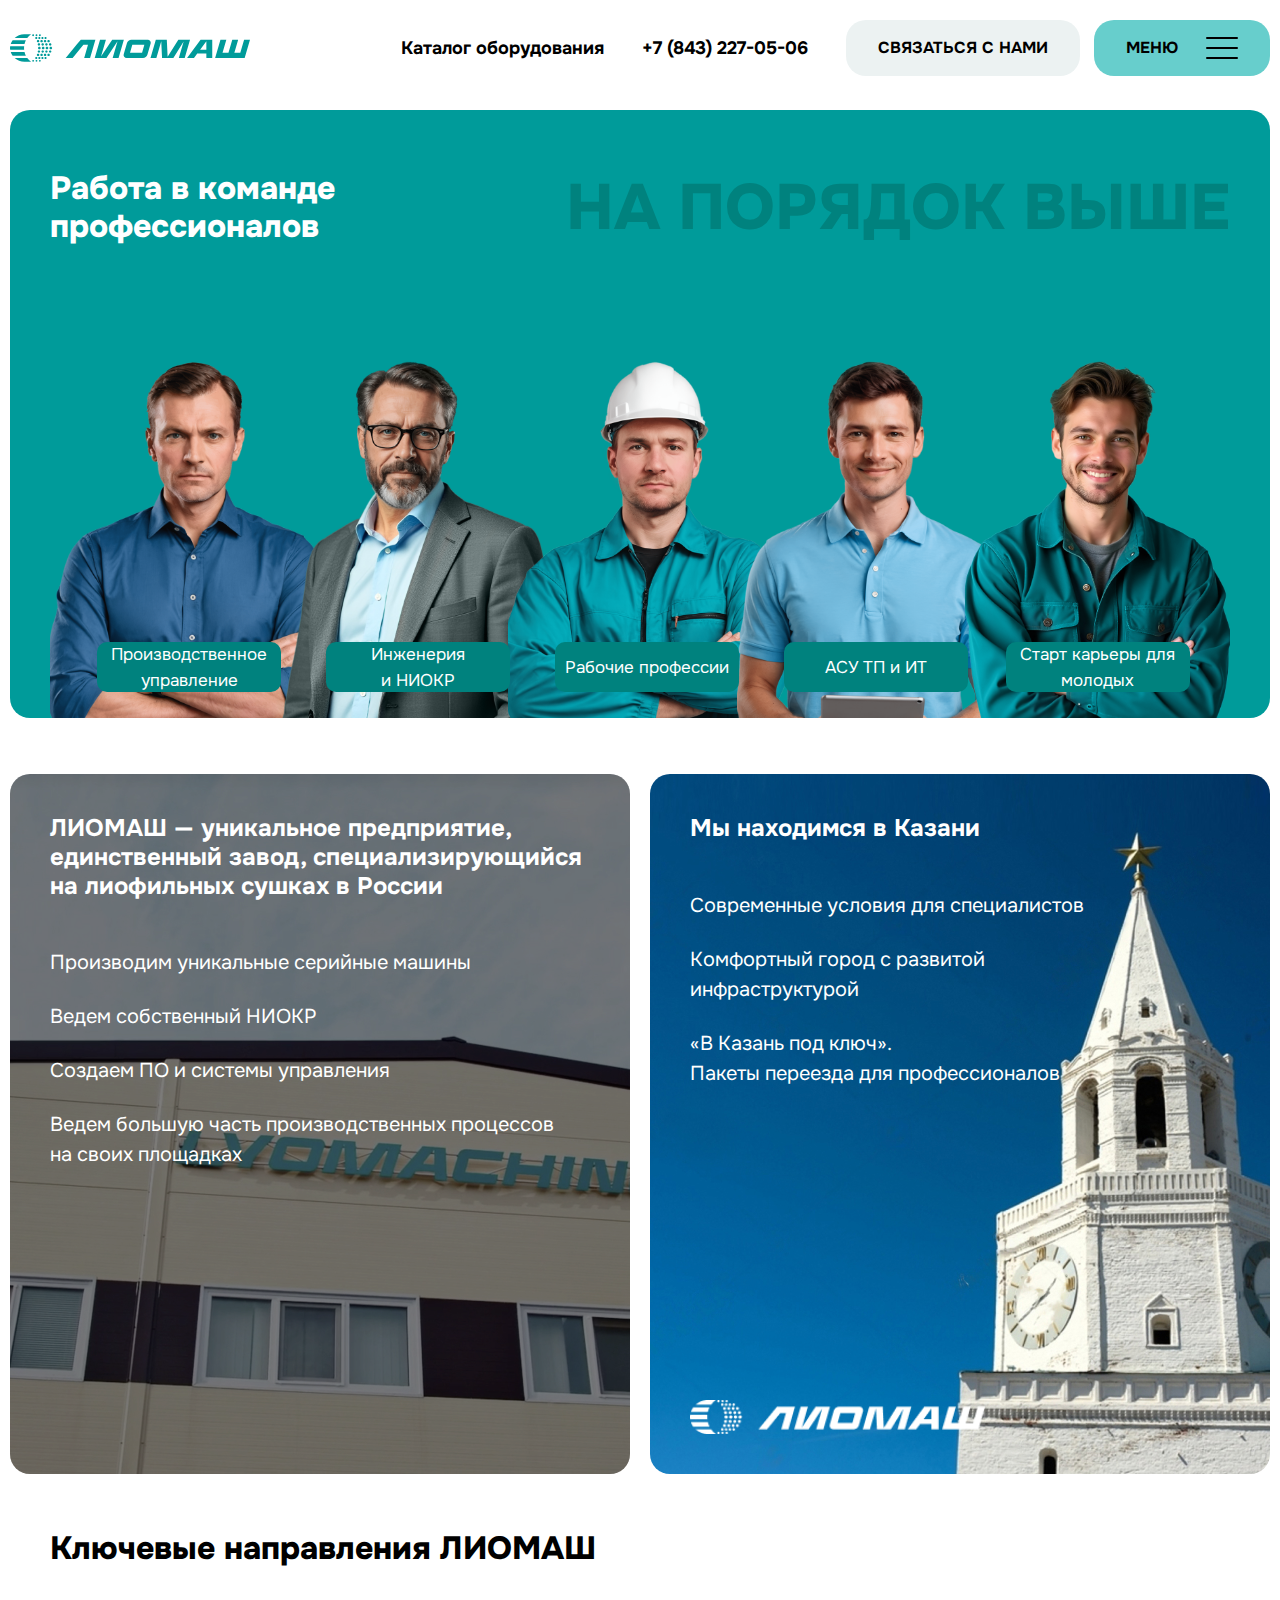
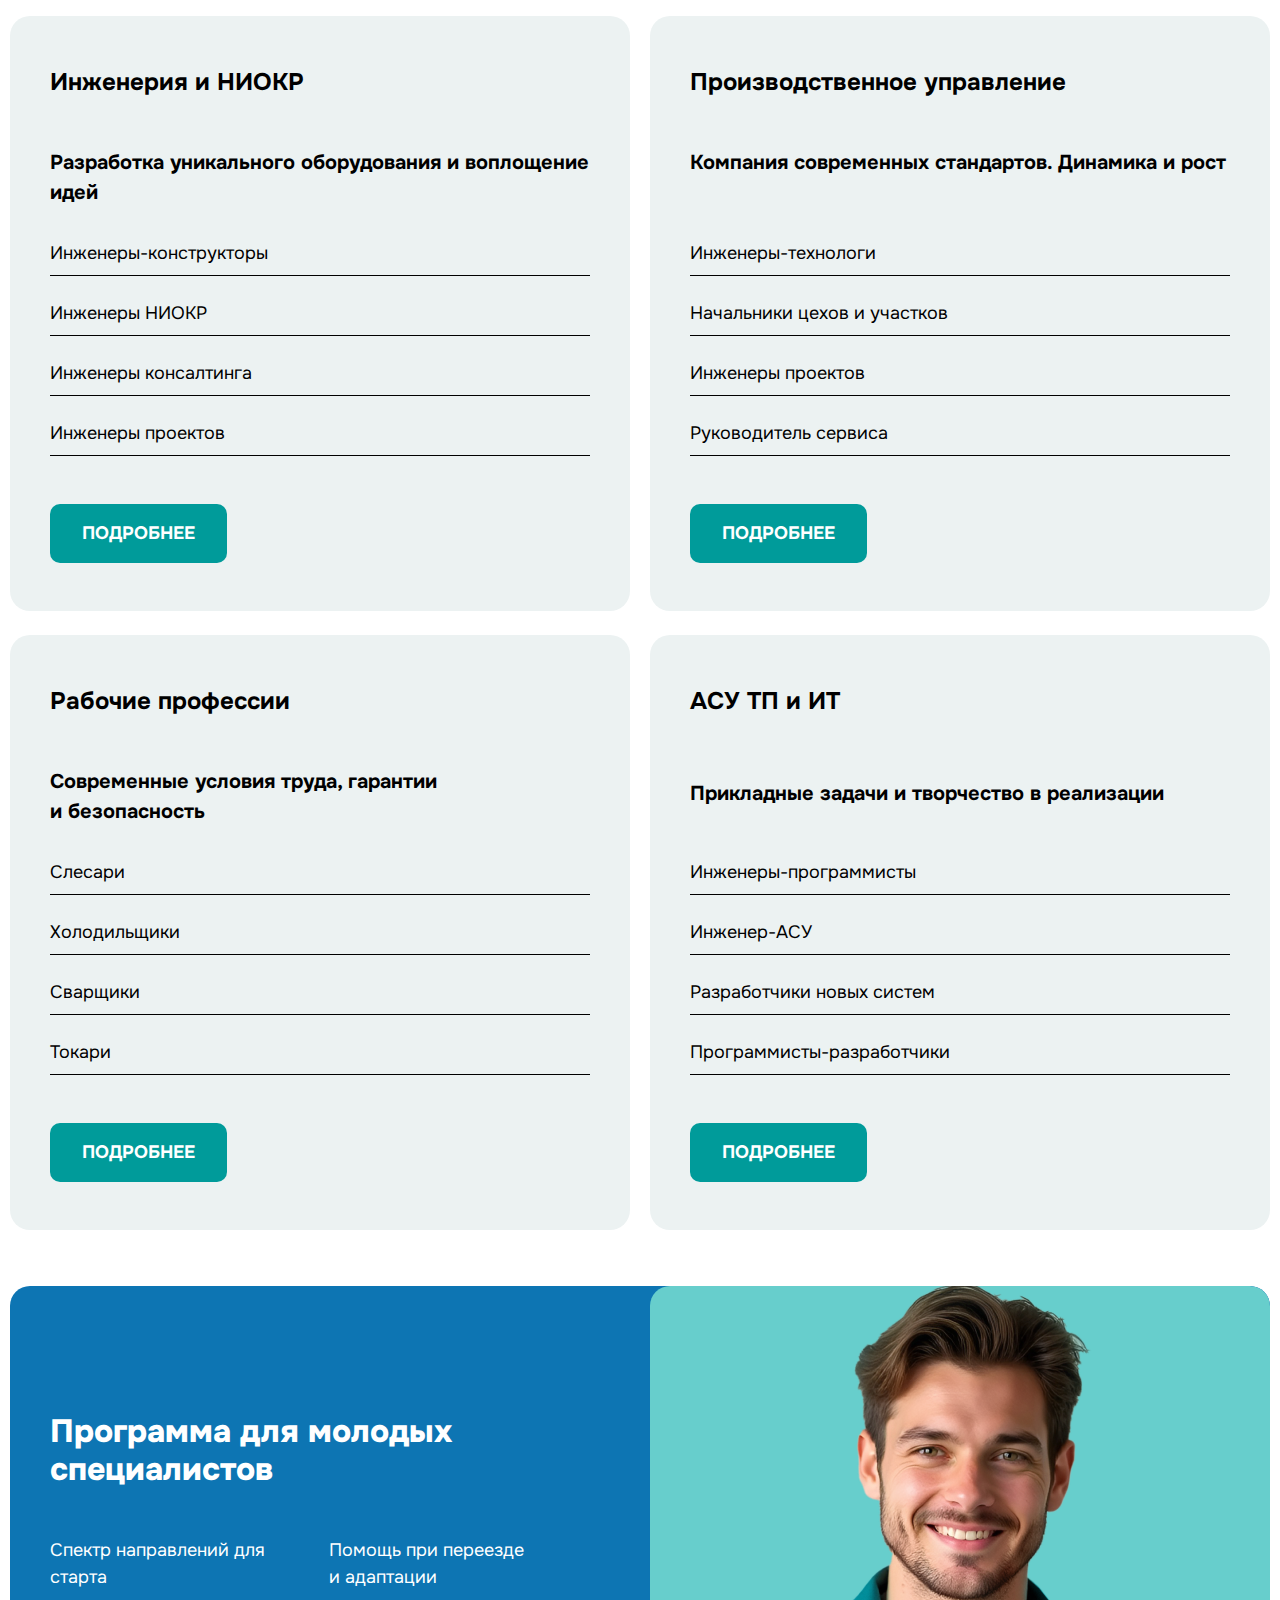
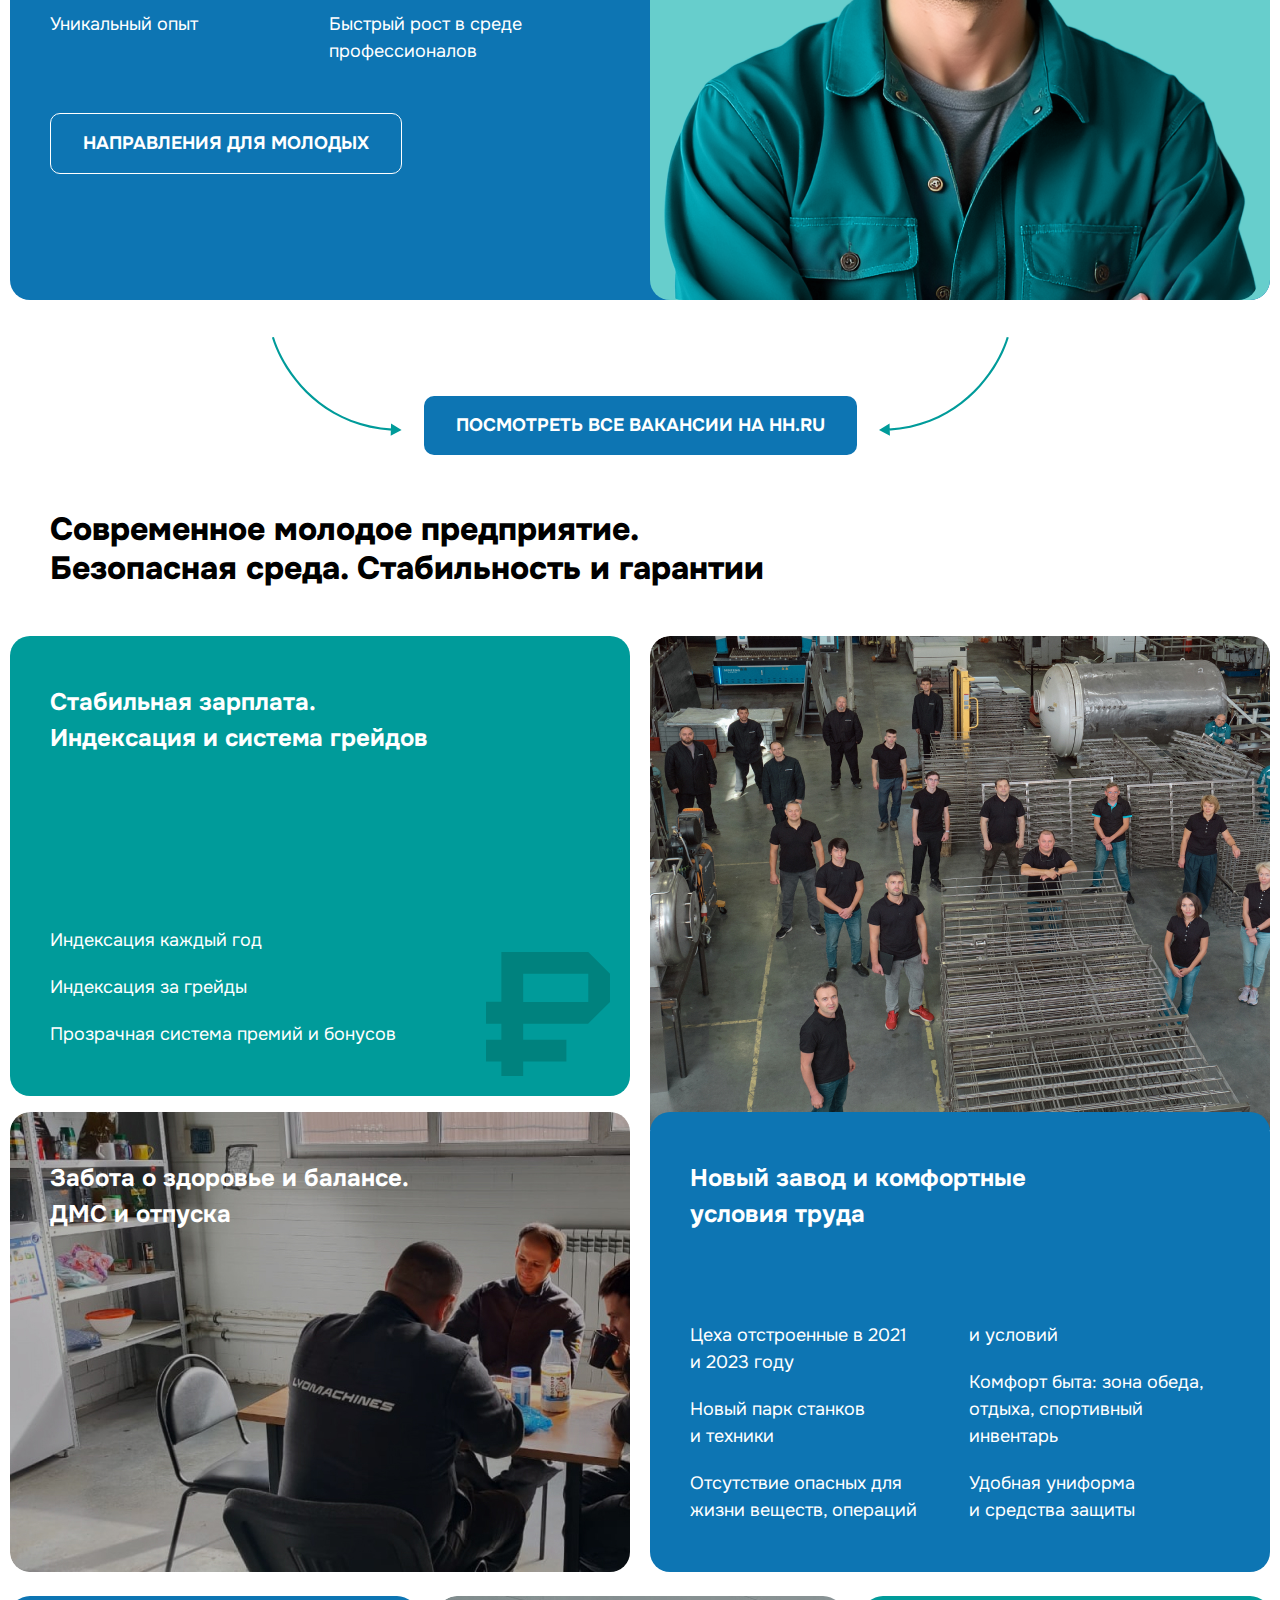
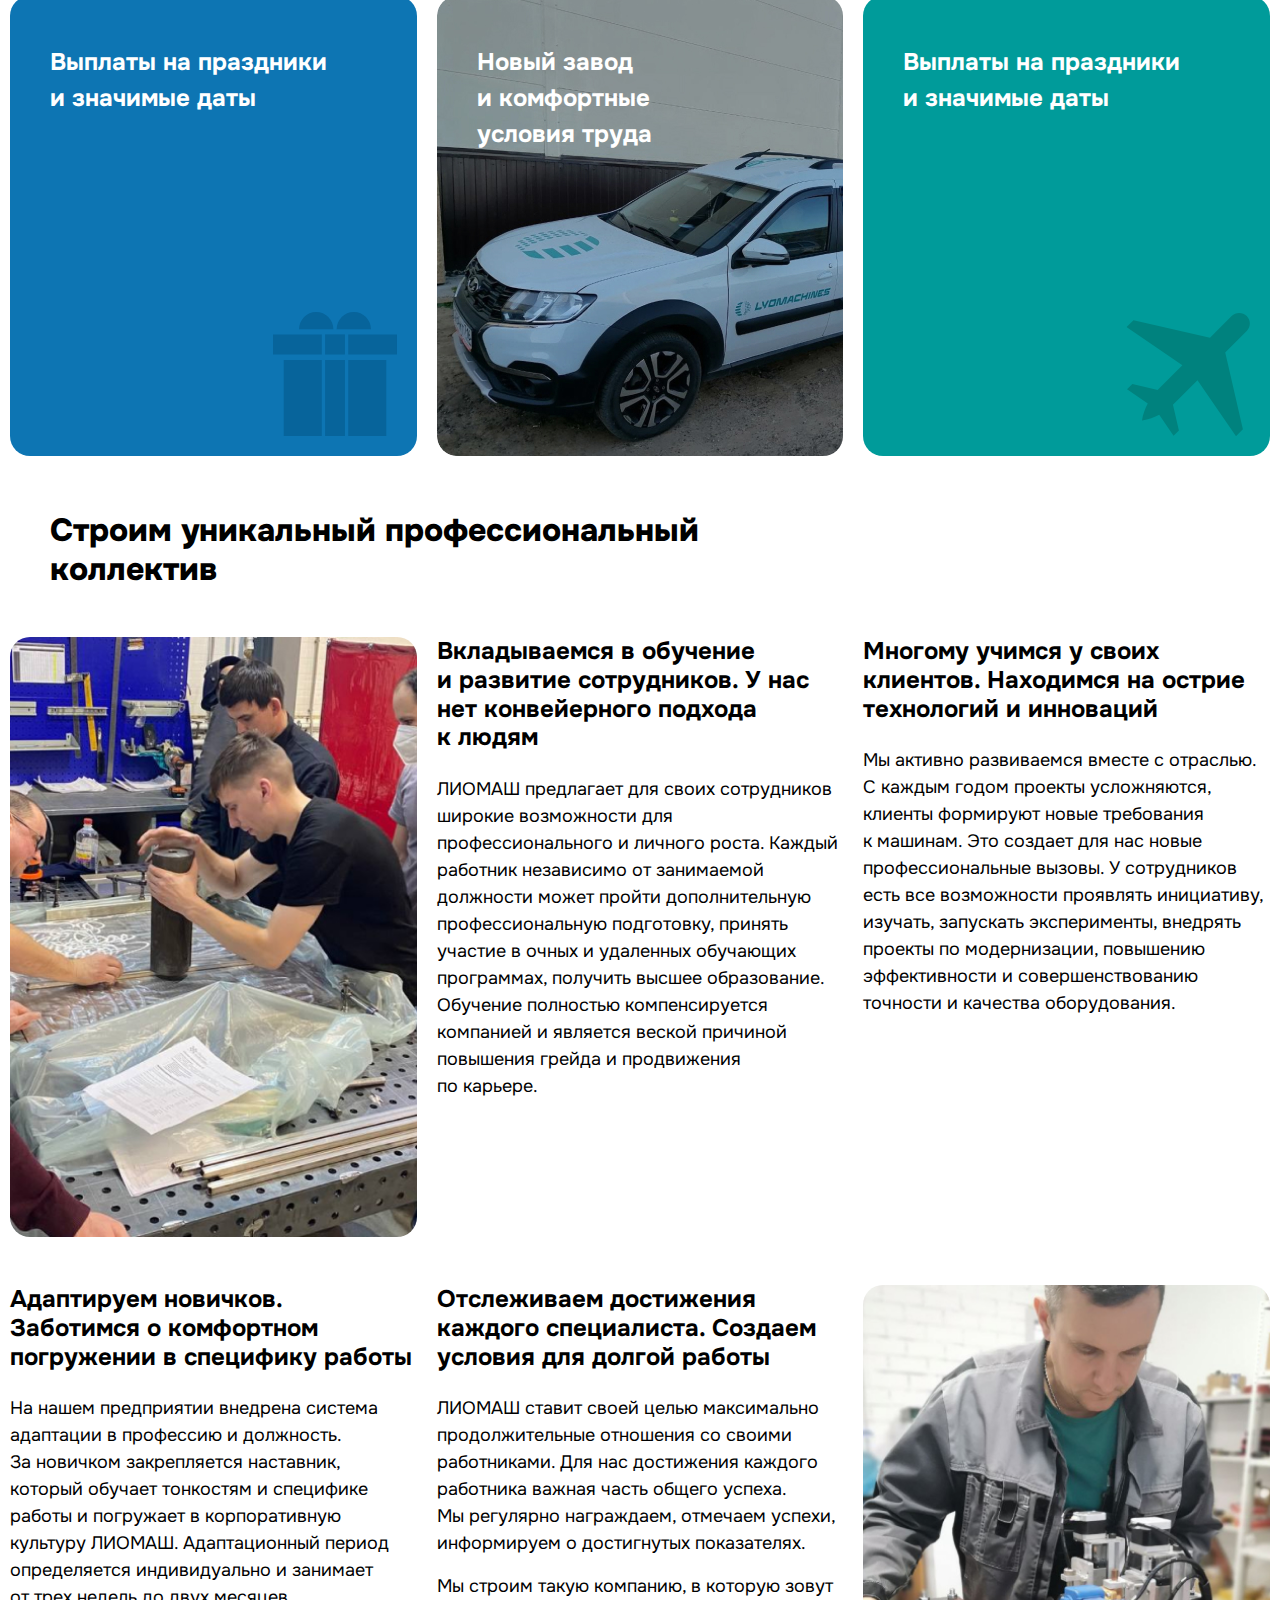
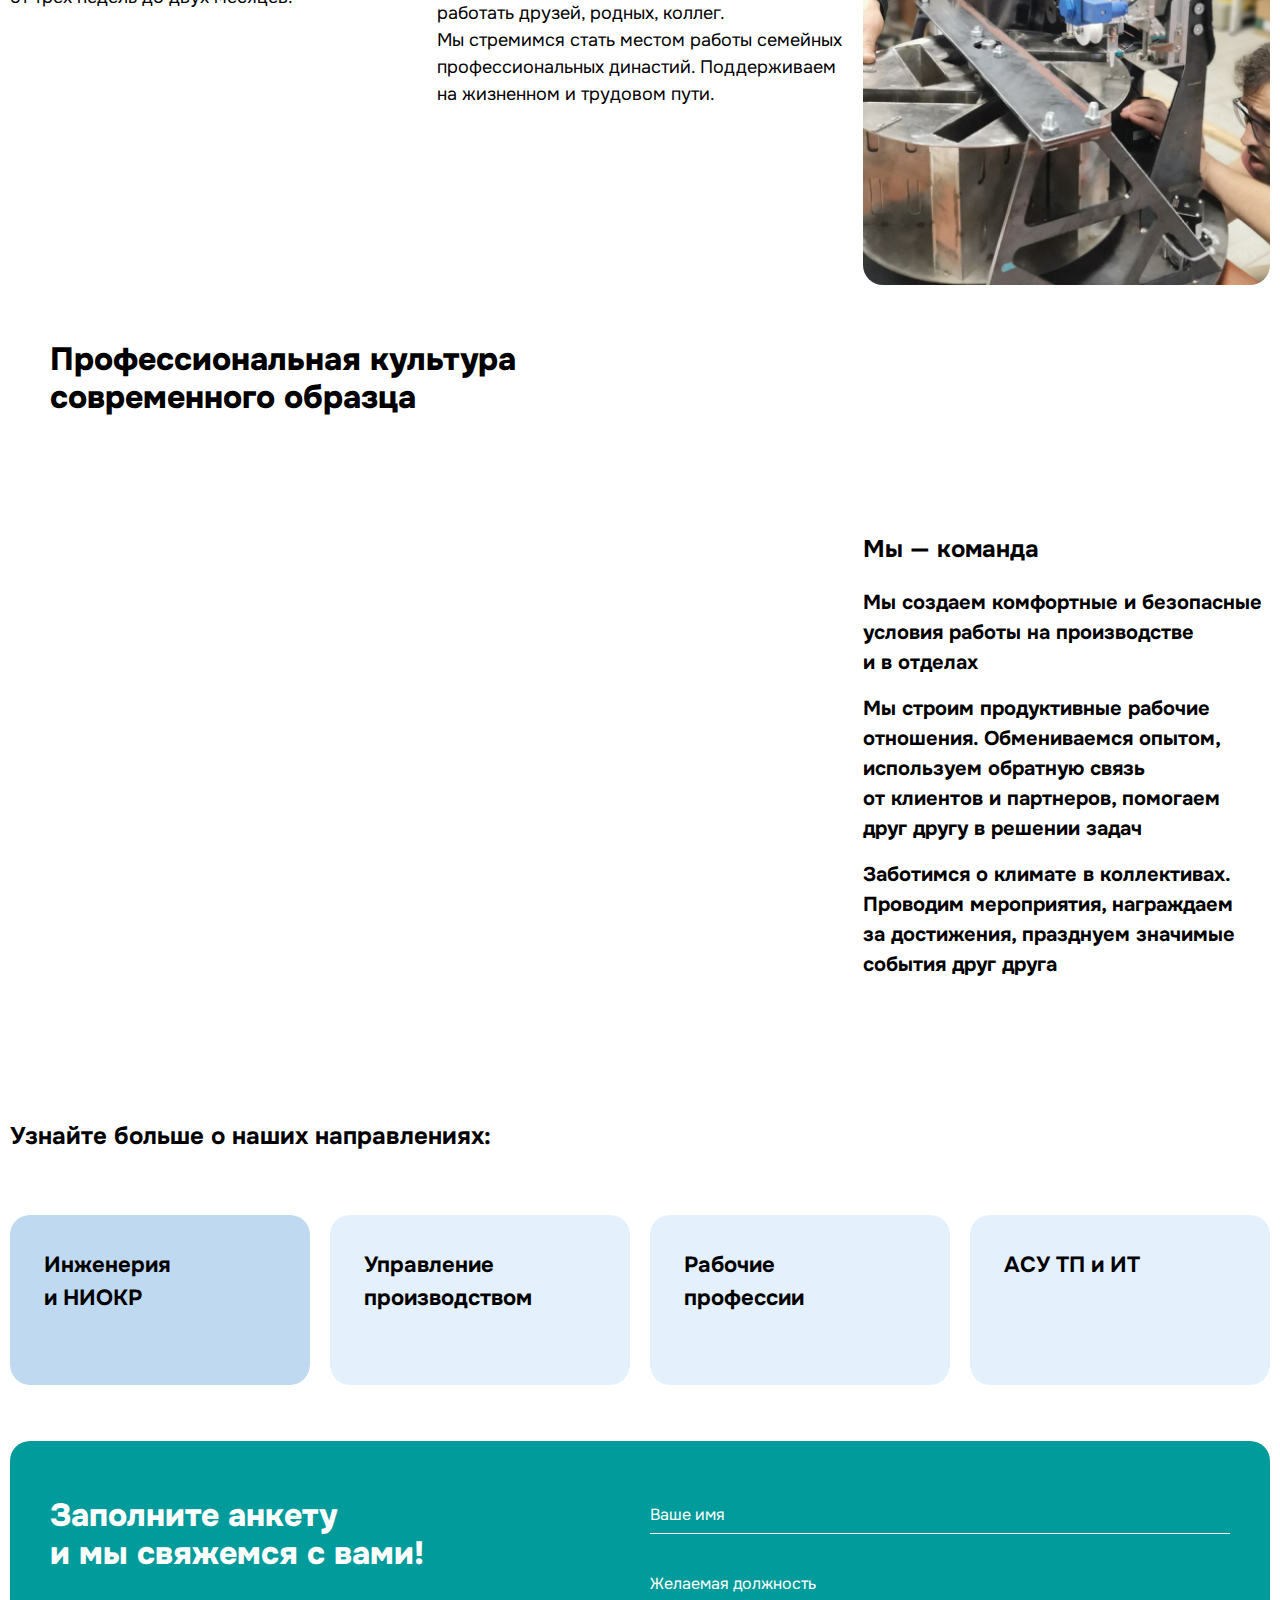
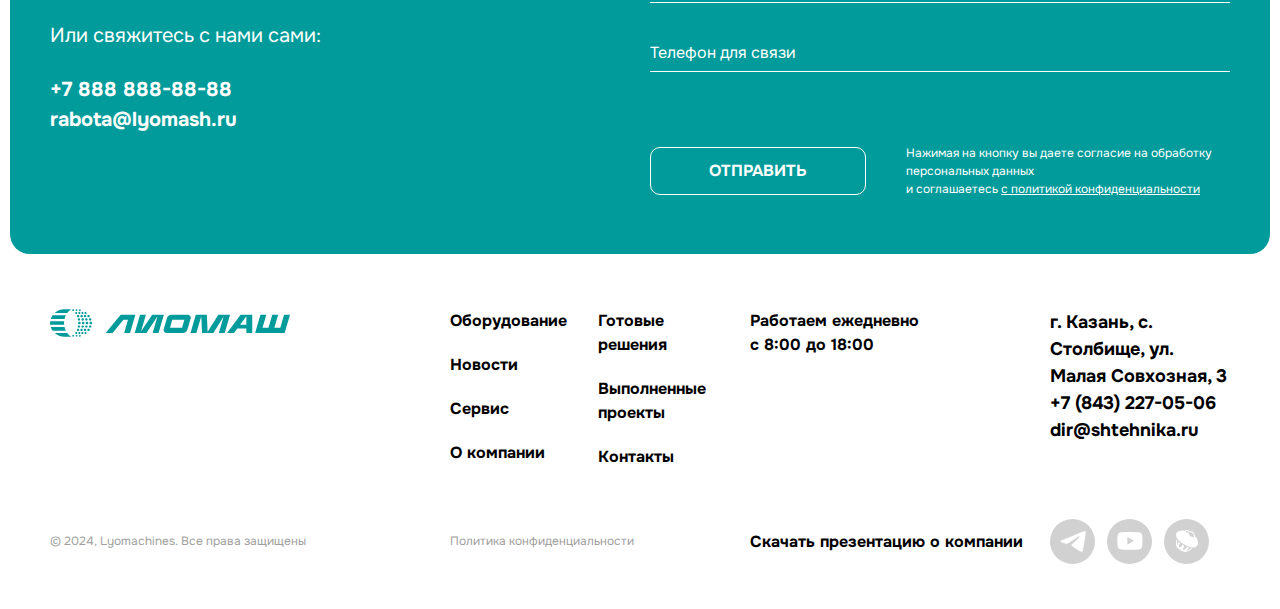
==== index.html @ bdfd1ed3 "markup_update1" ====
<!DOCTYPE html>
<html>

<head>

	<meta charset="utf-8">
	<!-- <base href="/"> -->

	<title>ЛИОМАШ - Рабочие профессии</title>
	<meta name="description" content="">

	<meta name="viewport"
		content="width=device-width, initial-scale=1.0, minimum-scale=1.0, maximum-scale=1.0, user-scalable=no">

	<link rel="icon" href="images/favicon.png">

	<link rel="stylesheet" href="libs/bootstrap/css/bootstrap-reboot.min.css">
	<link rel="stylesheet" href="libs/bootstrap/css/bootstrap-grid.min.css">
	<link rel="stylesheet" href="libs/fancybox/fancybox.min.css">
	<link rel="stylesheet" href="libs/swiper/swiper-bundle.min.css">

	<link rel="stylesheet" href="css/main.css">
	<link rel="stylesheet" href="css/media.css">

	<script src="libs/jquery/jquery-3.6.0.min.js" defer></script>
	<script src="libs/fancybox/fancybox.umd.js" defer></script>
	<script src="libs/swiper/swiper-bundle.min.js" defer></script>

	<script src="js/common.js" defer></script>

</head>

<body>

	<div class="app">
		<header>
			<div class="container-fluid relative">
				<div class="row">
					<div class="col-12">
						<div class="d-flex align-items-center justify-content-between">
							<a href="#" class="logo">
								<img src="images/logo.svg" alt="">
							</a>
							<div class="d-flex align-items-center justify-content-end">
								<div class="header_items d-none d-xl-flex align-items-center">
									<nav>
										<ul class="d-flex align-items-center">
											<li><a href="#">Каталог оборудования</a></li>
											<li><a href="#">+7 (843) 227-05-06</a></li>
										</ul>
									</nav>
									<a href="#" class="btn gray_btn">Связаться с нами</a>
								</div>
								<div class="btn menu_button d-flex align-items-center">
									<span class="d-none d-xl-inline">Меню</span>
									<div class="menu_button_toggle">
										<span></span>
									</div>
								</div>
							</div>
						</div>
					</div>
				</div>
				<aside>
					<div class="container-fluid">
						<div class="row">
							<div class="col-12">
								<div class="aside_wrap">
									<ul>
										<li><a href="#">Главная</a></li>
										<li><a href="#">Производственное управление</a></li>
										<li><a href="#">Инженерия и ниокр</a></li>
										<li><a href="#">Рабочие профессии</a></li>
										<li><a href="#">Асу тп и ит</a></li>
										<li><a href="#">Старт карьеры для молодых</a></li>
										<li><a href="#">Контакты</a></li>
									</ul>
									<div>
										<a href="" class="md_text">+7 (843) 227-05-06</a>
										<div class="regular_text">
											<a href="mailto:dir@shtehnika.ru">dir@shtehnika.ru</a>
											<div class="mt-2">
												Респ. Татарстан, село Столбищи <br>
												(г. Казань), ул. Малая Совхозная, 3
											</div>
										</div>
									</div>
								</div>
							</div>
						</div>
					</div>
				</aside>
			</div>

		</header>



		<main>
			<div class="promo_widget container-fluid">
				<div class="row">
					<div class="col-12">
						<div class="promo_widget_wrapper d-flex flex-column justify-content-between">
							<div class="row grid_widget promo_widget_wrapper_padding relative">
								<div class="col-12 white_text d-flex align-items-center justify-content-between ">
									<h1 class="two mb-3 mb-lg-0">Работа в команде <br class="d-block">профессионалов</h1>
									<div class="one d-none d-lg-block" style="color: #00827E;">
										НА ПОРЯДОК ВЫШЕ
									</div>
								</div>
							</div>
							<div class="row grid_widget relative h-100">
								<div class="col-12 relative">
									<div class="promo_widget_image promo_full">
										<div class="image-container">
												<div>
													<img src="images/pr1.png" alt="">
													<a href="#" class="btn">Производственное
														управление</a>
												</div>
												<div>
													<img src="images/pr2.png" alt="">
													<a href="#" class="btn">Инженерия и НИОКР</a>
												</div>
												<div>
													<img src="images/pr3.png" alt="">
													<a href="#" class="btn">Рабочие профессии</a>
												</div>
												<div>
													<img src="images/pr4.png" alt="">
													<a href="#" class="btn">АСУ ТП и ИТ</a>
												</div>
												<div>
													<img src="images/pr5.png" alt="">
													<a href="#" class="btn">Старт карьеры для молодых</a>
												</div>
										</div>
								</div>
								
									
								</div>
							</div>
						</div>
					</div>
				</div>
			</div>
			<div class="container-fluid mt-3 d-block d-lg-none">
				<div class="row gy-2">
					<div class="col-6">
						<a href="#" class="btn text_normal h-f d-flex justify-content-center align-items-center">Инженерия и НИОКР</a>
					</div>
					<div class="col-6">
						<a href="#" class="btn text_normal h-f d-flex justify-content-center align-items-center">Производственное управление</a>
					</div>
					<div class="col-6">
						<a href="#" class="btn text_normal h-f d-flex justify-content-center align-items-center">Рабочие профессии</a>
					</div>
					<div class="col-6">
						<a href="#" class="btn text_normal h-f d-flex justify-content-center align-items-center">АСУ ТП и ИТ</a>
					</div>
					<div class="col-6">
						<a href="#" class="btn text_normal h-f d-flex justify-content-center align-items-center">Старт карьеры</a>
					</div>
				</div>
			</div>
			<section class="container-fluid">
				<div class="row gy-3">
					<div class="col-lg-6">
						<div class="city_widget city_widget_alt bg_overlay grid_widget radius_widget relative d-flex flex-column">
							<img src="images/lio_house.jpg" loading="lazy" alt="">
							<div class="white_text">
								<h3 class="mb-lg-5 mb-3">ЛИОМАШ — уникальное предприятие, единственный завод, специализирующийся на лиофильных сушках в России</h3>
								<div class="lg_text text_widget">
									<div>Производим уникальные серийные машины</div>
									<div>Ведем собственный НИОКР</div>
									<div>Создаем ПО и системы управления</div>
									<div>Ведем большую часть производственных процессов на своих площадках</div>
								</div>
							</div>
						</div>
					</div>
					<div class="col-lg-6">
						<div class="city_widget city_widget_alt grid_widget radius_widget relative d-flex flex-column">
							<img src="images/kzn.jpg" loading="lazy" alt="">
							<div class="d-flex flex-column justify-content-between h-100">
								<div class="white_text">
									<h3 class="mb-lg-5 mb-3">Мы находимся в Казани</h3>
									<div class="lg_text text_widget">
										<div>Современные условия для специалистов</div>
										<div>Комфортный город с развитой <br> инфраструктурой</div>
										<div>«В Казань под ключ». <br>
											Пакеты переезда для профессионалов</div>
									</div>
								</div>
								<img src="images/lio_logo_white.png" loading="lazy" class="d-none d-lg-block" style="max-width: 295px;" alt="">
							</div>
						</div>
					</div>
				</div>
			</section>
			<section class="container-fluid">
				<div class="row grid_widget">
					<div class="col-lg-8">
						<h2 class="mb-lg-5 mb-3">Ключевые направления ЛИОМАШ</h2>
					</div>
				</div>
				<div class="row gy-4">
					<div class="col-lg-6 col-xxl-3">
						<div class="radius_widget light_accent_bg grid_widget pt-lg-5 pt-3 pb-lg-5 pb-3 d-flex flex-column h-100">
								<div class="three mb-lg-5 mb-4 d-flex flex-column h-100">Инженерия и НИОКР</div>
								<div class="lg_text bold_text mb-2 h-100">Разработка уникального оборудования и воплощение идей</div>
							<div>
								<div class="md_text line_items_alt mb-lg-5 mb-3">
									<div>Инженеры-конструкторы</div>
									<div>Инженеры НИОКР</div>
									<div>Инженеры консалтинга</div>
									<div>Инженеры проектов</div>
								</div>
								<a href="#" class="btn">подробнее</a>
							</div>
						</div>
					</div>
					<div class="col-lg-6 col-xxl-3">
						<div class="radius_widget light_accent_bg grid_widget pt-lg-5 pt-3 pb-lg-5 pb-3 d-flex flex-column h-100">
							<div class="h-100">
								<div class="three mb-lg-5 mb-3 d-flex flex-column">Производственное управление</div>
								<div class="lg_text bold_text mb-2 h-100">Компания современных стандартов. Динамика и рост</div>
							</div>
							<div>
								<div class="md_text line_items_alt mb-lg-5 mb-3">
									<div>Инженеры-технологи</div>
									<div>Начальники цехов и участков</div>
									<div>Инженеры проектов</div>
									<div>Руководитель сервиса</div>
								</div>
								<a href="#" class="btn">подробнее</a>
							</div>
						</div>
					</div>
					<div class="col-lg-6 col-xxl-3">
						<div class="radius_widget light_accent_bg grid_widget pt-lg-5 pt-3 pb-lg-5 pb-3 d-flex flex-column h-100">
								<div class="three mb-lg-5 mb-3 h-100">Рабочие профессии</div>
								<div class="lg_text bold_text mb-2 h-100">Современные условия труда, гарантии и безопасность</div>
							<div>
								<div class="md_text line_items_alt  mb-lg-5 mb-3">
									<div>Слесари</div>
									<div>Холодильщики</div>
									<div>Сварщики</div>
									<div>Токари</div>
								</div>
								<a href="#" class="btn">подробнее</a>
							</div>
						</div>
					</div>
					<div class="col-lg-6 col-xxl-3">
						<div class="radius_widget light_accent_bg grid_widget pt-lg-5 pt-3 pb-lg-5 pb-3 d-flex flex-column h-100">
							<div class="three mb-lg-5 mb-3 d-flex flex-column h-100">АСУ ТП и ИТ</div>
							<div class="lg_text bold_text mb-2 h-100">Прикладные задачи и творчество в реализации</div>
							<div>
								<div class="md_text line_items_alt  mb-lg-5 mb-3">
									<div>Инженеры-программисты</div>
									<div>Инженер-АСУ</div>
									<div>Разработчики новых систем</div>
									<div>Программисты-разработчики</div>
								</div>
								<a href="#" class="btn">подробнее</a>
							</div>
						</div>
					</div>
				</div>
			</section>
			<section>
				<div class="container-fluid">
					<div class="row">
						<div class="col-lg-12">
							<div class="section_video_widget blue_bg section_wrapper_radius overflow-hidden">
								<div class="row ">
									<div class="col-lg-6 d-flex flex-column justify-content-center">
										<div class="section_text section_with_image section_with_image_alt grid_widget white_text mb-lg-0 mb-4">
											<h2 class="mb-lg-5 mb-3">Программа для молодых 
												специалистов</h2>
												<div class="column_two md_text mb-lg-5 mb-3">
													<div>Спектр направлений для старта</div>
													<div>Уникальный опыт </div>
													<div>Помощь при переезде и адаптации</div>
													<div>Быстрый рост в среде профессионалов</div>
												</div>
												<a href="#" class="btn bordered_white_btn">направления для молодых</a>
										</div>
									</div>
									<div class="col-lg-6 relative">
										<div class="section_video_widget_item radius_widget d-flex align-items-end justify-content-center" style="background: var(--accent-alt);">
											<img src="images/spec.png" class="pt-lg-0 pt-3" style="max-width: 750px;margin: auto;display: block;object-fit: cover;width: auto;" loading="lazy" alt="">
										</div>
									</div>
								</div>
							</div>
						</div>
					</div>
					<div class="row mt-lg-5 mt-4 pt-lg-5 pt-0">
						<div class="col-12">
							<div class="d-flex justify-content-center">
								<a href="#" class="btn blue_btn arrows_btn relative">посмотреть все вакансии на hh.ru</a>
							</div>
						</div>
					</div>
				</div>
			</section>
			<section class="container-fluid">
				<div class="row grid_widget">
					<div class="col-lg-8">
						<h2 class="mb-lg-5 mb-3">Современное молодое предприятие. 
							Безопасная среда. Стабильность и гарантии</h2>
					</div>
				</div>
				<div class="row gy-lg-4 gy-2">
					<div class="col-lg-6 d-flex flex-column flex-1">
						<div class="grid_widget relative widget_icon widget_icon_ruble radius_widget section_widgets accent_bg pt-lg-5 pb-3 pt-3 pb-lg-5 white_text  d-flex flex-column justify-content-between">
							<div class="three pb-lg-5 pb-0 mb-3">Стабильная зарплата. <br>Индексация и система грейдов</div>
							<div class="md_text column_two column_auto">
								<div>Индексация каждый год</div>
								<div>Индексация за грейды</div>
								<div>Прозрачная система премий и бонусов</div>
							</div>
						</div>
						<div class="grid_widget radius_widget section_widgets mt-lg-3 mt-2 pt-lg-5 pb-3 pt-3 pb-lg-5 white_text d-flex flex-column justify-content-between bg_image" style="background-image: url('./images/dms.jpg');">
							<div class="three pb-5 mb-5">Забота о здоровье и балансе. <br> ДМС и отпуска</div>
						</div>
					</div>
					
					<div class="col-lg-6 d-flex flex-column flex-1 relative">
						<div class="section_widgets section_widget_special radius_widget" style="background-image: url('./images/lio.jpg');border-bottom-left-radius: 0;border-bottom-right-radius: 0;">
						</div>
						<div class="grid_widget section_widgets mt-3 radius_widget blue_bg pt-lg-5 pb-3 pt-3 pb-lg-5 white_text  d-flex flex-column justify-content-between">
							<div class="three pb-lg-5 pb-0 mb-3">Новый завод и комфортные<br> условия труда</div>
							<div class="column_two md_text">
								<div>Цеха отстроенные в 2021 и 2023 году</div>
								<div>Новый парк станков и техники</div>
								<div>Отсутствие опасных для жизни веществ, операций и условий</div>
								<div>Комфорт быта: зона обеда, отдыха, спортивный инвентарь</div>
								<div>Удобная униформа и средства защиты</div>
							</div>
						</div>
					</div>
					<div class="col-lg-4">
						<div class="grid_widget relative section_widgets widget_icon widget_icon_gift radius_widget blue_bg pt-lg-5 pb-3 pt-3 pb-lg-5 white_text  d-flex flex-column justify-content-between">
							<div class="three pb-5 mb-3">Выплаты на праздники <br>и значимые даты</div>
						</div>
					</div>
					<div class="col-lg-4">
						<div class="grid_widget section_widgets white_text d-flex flex-column justify-content-between radius_widget h-100 pt-lg-5 pb-3 pt-3 pb-lg-5" style="background-size: cover;background-image: url('./images/auto.jpg');">
							<div class="three pb-5 mb-3">Новый завод и комфортные<br> условия труда</div>
						</div>
					</div>
					<div class="col-lg-4">
						<div class="grid_widget relative section_widgets widget_icon widget_icon_plane radius_widget accent_bg pt-lg-5 pb-3 pt-3 pb-lg-5 white_text  d-flex flex-column justify-content-between">
							<div class="three pb-5 mb-3">Выплаты на праздники <br>и значимые даты</div>
						</div>
					</div>
				</div>

			</section>
			<section class="container-fluid">
				<div class="row grid_widget">
					<div class="col-lg-7">
						<h2 class="mb-lg-5 mb-3">Строим уникальный профессиональный коллектив</h2>
					</div>
				</div>
				<div class="row gy-lg-5 gy-2">
					<div class="col-lg-4">
						<img src="images/kollektiv.jpg" alt="" class="image image_large">
					</div>
					<div class="col-lg-4">
						<h3 class="mb-lg-4 mb-2">Вкладываемся в обучение и развитие сотрудников. У нас нет конвейерного подхода к людям</h3>
						<p>ЛИОМАШ предлагает для своих сотрудников широкие возможности для профессионального и личного роста. Каждый работник независимо от занимаемой должности может пройти дополнительную профессиональную подготовку, принять участие в очных и удаленных обучающих программах, получить высшее образование. Обучение полностью компенсируется компанией и является веской причиной повышения грейда и продвижения по карьере.</p>
					</div>
					<div class="col-lg-4">
						<h3 class="mb-lg-4 mb-2">Многому учимся у своих клиентов. Находимся на острие технологий и инноваций</h3>
						<p>Мы активно развиваемся вместе с отраслью. С каждым годом проекты усложняются, клиенты формируют новые требования к машинам. Это создает для нас новые профессиональные вызовы. У сотрудников есть все возможности проявлять инициативу, изучать, запускать эксперименты, внедрять проекты по модернизации, повышению эффективности и совершенствованию точности и качества оборудования.</p>
					</div>
					<div class="col-lg-4">
						<h3 class="mb-lg-4 mb-2">Адаптируем новичков. Заботимся о комфортном погружении в специфику работы</h3>
						<p>На нашем предприятии внедрена система адаптации в профессию и должность. За новичком закрепляется наставник, который обучает тонкостям и специфике работы и погружает в корпоративную культуру ЛИОМАШ. Адаптационный период определяется индивидуально и занимает от трех недель до двух месяцев.</p>
					</div>
					<div class="col-lg-4">
						<h3 class="mb-lg-4 mb-2">Отслеживаем достижения каждого специалиста. Создаем условия для долгой работы</h3>
						<p>ЛИОМАШ ставит своей целью максимально продолжительные отношения со своими работниками. Для нас достижения каждого работника важная часть общего успеха. Мы регулярно награждаем, отмечаем успехи, информируем о достигнутых показателях. </p>
						<p>Мы строим такую компанию, в которую зовут работать друзей, родных, коллег. Мы стремимся стать местом работы семейных профессиональных династий. Поддерживаем на жизненном и трудовом пути.</p>
					</div>
					<div class="col-lg-4">
						<img src="images/kollektiv2.jpg" alt="" class="image image_large">
					</div>
				</div>
			</section>
			<section class="container-fluid">
				<div class="row grid_widget">
					<div class="col-lg-6">
						<h2 class="mb-lg-5 mb-3">Профессиональная культура 
							современного образца</h2>
					</div>
				</div>
				<div class="row gy-4 align-items-center">
					<div class="col-lg-8">
						<img src="images/section_img1.jpg" alt="" loading="lazy" class="image image_large">
					</div>
					<div class="col-lg-4">
						<h3>Мы — команда</h3>
						<div class="lg_text bold_text mt-lg-4 mt-3">
							<p>Мы создаем комфортные и безопасные условия работы на производстве и в отделах</p>
							<p>Мы строим продуктивные рабочие отношения. Обмениваемся опытом, используем обратную связь от клиентов и партнеров, помогаем друг другу в решении задач</p>
							<p>Заботимся о климате в коллективах. Проводим мероприятия, награждаем за достижения, празднуем значимые события друг друга</p>
						</div>
					</div>
				</div>
			</section>
			<section class="container-fluid">
				<div class="row">
					<div class="col-lg-6">
						<h3 class="mb-lg-5 mb-3">Узнайте больше о наших направлениях:</h3>
					</div>
				</div>
				<div class="row gy-3">
					<div class="col-lg-3 col-sm-6">
						<a href="#" class="work_other radius_widget relative pt-3" >
							<div class="four radius_widget overflow-hidden h_full" style="background-color: #BFD9F0;">
								<img src="images/eng2.png" loading="lazy" alt="">
								Инженерия <br>и НИОКР
							</div>
						</a>
					</div>
					<div class="col-lg-3 col-sm-6">
						<a href="#" class="work_other radius_widget relative pt-3" >
							<div class="four radius_widget overflow-hidden h_full" style="background-color: #E4F0FB;">
								<img src="images/upr2.png" loading="lazy" alt="">
								Управление <br>производством
							</div>
						</a>
					</div>
					<div class="col-lg-3 col-sm-6">
						<a href="#" class="work_other radius_widget relative pt-3" >
							<div class="four radius_widget overflow-hidden h_full" style="background-color: #E4F0FB;">
								<img src="images/rabochiy.png" loading="lazy" alt="">
								Рабочие <br> профессии
							</div>
						</a>
					</div>
					<div class="col-lg-3 col-sm-6">
						<a href="#" class="work_other radius_widget relative pt-3" >
							<div class="four radius_widget overflow-hidden h_full" style="background-color: #E4F0FB;">
								<img src="images/asu2.png" loading="lazy" alt="">
								АСУ ТП и ИТ
							</div>
						</a>
					</div>
				</div>
			</section>
			<section class="container-fluid">
				<div class="grid_widget section_form radius_widget accent_bg">
					<div class="row white_text gy-4">
						<div class="col-lg-5">
							<h2 class="mb-lg-5 mb-3">Заполните анкету и мы свяжемся с вами!</h2>
							<div class="lg_text mb-4">Или свяжитесь с нами сами:</div>
							<div class="lg_text bold_text">
								+7 888 888-88-88
								<br>
								rabota@lyomash.ru
							</div>
						</div>
						<div class="col-lg-6 offset-lg-1">
							<form class="contact_form">
								<div class="form_group">
									<input type="text" placeholder="Ваше имя">
								</div>
								<div class="form_group">
									<input type="text" placeholder="Желаемая должность">
								</div>
								<div class="form_group">
									<input type="text" class="phone" placeholder="Телефон для связи">
								</div>
								<div class="d-flex align-items-start align-items-lg-center pt-4 mt-lg-5 mt-3 flex-column flex-lg-row">
									<button class="btn">Отправить</button>
									<p class="mb-0 mt-3 mt-lg-0">Нажимая на кнопку вы даете согласие на обработку персональных данных<br>
										и соглашаетесь <a href="#">с политикой конфиденциальности</a></p>
								</div>
							</form>
						</div>
					</div>
				</div>
			</section>
		</main>
		<footer class="container-fluid">
			<div class="container-fluid grid_widget">
				<div class="row gy-3">
					<div class="col-lg-4">
						<a href="#" class="logo mb-3 mb-lg-0 d-block">
							<img src="images/logo.svg" alt="">
						</a>
					</div>
					<div class="col-xl-3 col-lg-5 d-lg-flex d-none">
						<nav>
							<ul class="regular_text">
								<li><a href="#">Оборудование</a></li>
								<li><a href="#">Новости</a></li>
								<li><a href="#">Сервис</a></li>
								<li><a href="#">О компании</a></li>
								<li><a href="#">Готовые решения</a></li>
								<li><a href="#">Выполненные проекты</a></li>
								<li><a href="#">Контакты</a></li>
							</ul>
						</nav>

					</div>
					<div class="col-lg-3 col-xl-3 md_text d-lg-block d-none">
						<div class="regular_text">
							<div>Работаем ежедневно</div>
							<div>с 8:00 до 18:00</div>
						</div>
					</div>
					<div class="col-xl-2 d-flex flex-column">
						<div class="text_balance order-1 order-lg-0 d-flex">
							г. Казань, с. Столбище, ул. Малая Совхозная, 3
						</div>
						<div class="order-0 order-lg-1 d-flex flex-column mb-lg-0 mb-2">
							<a href="#" class="md_text phone">+7 (843) 227-05-06 </a>
							<a href="#" class="md_text">dir@shtehnika.ru</a>
						</div>
					</div>
				</div>
				<div class="row gy-3 mt-3 align-items-center">
					<div class="col-lg-4  order-lg-0 order-3">
						<div class="f_widget_sm less_text">© 2024, Lyomachines. Все права защищены</div>
					</div>
					<div class="col-lg-3  order-lg-0 order-2">
						<div class="f_widget_sm less_text">
							<a href="#">Политика конфиденциальности</a>
						</div>
					</div>
					<div class="col-lg-3">
						<a href="#" class="regular_text fw-normal">Скачать презентацию о компании</a>
					</div>
					<div class="col-lg-2 order-lg-0 order-1">
						<div class="f_widget_social d-flex align-items-center">
							<a href="#">
								<svg width="26" height="21" viewBox="0 0 26 21" fill="none" xmlns="http://www.w3.org/2000/svg">
									<path
										d="M2.05187 9.10724C2.05187 9.10724 13.247 4.57966 17.1296 2.98539C18.618 2.34774 23.6655 0.307065 23.6655 0.307065C23.6655 0.307065 25.9952 -0.585652 25.801 1.58246C25.7362 2.47527 25.2186 5.59991 24.7009 8.9797C23.9243 13.7624 23.0831 18.9915 23.0831 18.9915C23.0831 18.9915 22.9537 20.4582 21.8536 20.7133C20.7535 20.9683 18.9415 19.8206 18.618 19.5654C18.3591 19.3741 13.7646 16.5045 12.0822 15.1015C11.6292 14.719 11.1115 13.9538 12.1468 13.061C14.4765 10.9566 17.259 8.34205 18.9415 6.68406C19.7181 5.91878 20.4946 4.13326 17.259 6.30138C12.6646 9.42611 8.13475 12.3595 8.13475 12.3595C8.13475 12.3595 7.09934 12.9972 5.15802 12.4232C3.21661 11.8494 0.9517 11.0841 0.9517 11.0841C0.9517 11.0841 -0.601287 10.1276 2.05187 9.10724Z"
										fill="white" />
								</svg>
							</a>
							<a href="#">
								<svg width="26" height="18" viewBox="0 0 26 18" fill="none" xmlns="http://www.w3.org/2000/svg">
									<path
										d="M25.004 2.79085C24.714 1.70589 23.8594 0.851261 22.7744 0.561248C20.8079 0.0341796 12.9218 0.0341797 12.9218 0.0341797C12.9218 0.0341797 5.03566 0.0341796 3.06917 0.561248C1.98421 0.851261 1.12958 1.70589 0.839568 2.79085C0.3125 4.75734 0.3125 8.86068 0.3125 8.86068C0.3125 8.86068 0.3125 12.964 0.839568 14.9305C1.12958 16.0155 1.98421 16.8701 3.06917 17.1601C5.03566 17.6872 12.9218 17.6872 12.9218 17.6872C12.9218 17.6872 20.8079 17.6872 22.7744 17.1601C23.8594 16.8701 24.714 16.0155 25.004 14.9305C25.5311 12.964 25.5311 8.86068 25.5311 8.86068C25.5311 8.86068 25.5311 4.75734 25.004 2.79085Z"
										fill="white" />
									<path d="M10.3984 12.6437L16.9497 8.86091L10.3984 5.07812V12.6437Z" fill="#D1D1D1" />
								</svg>
							</a>
							<a href="#">
								<svg width="22" height="22" viewBox="0 0 22 22" fill="none" xmlns="http://www.w3.org/2000/svg">
									<path
										d="M10.6855 0.00439219C10.5781 -0.00146406 10.4766 -0.00146406 10.3789 0.00439219C9.98633 0.0336729 9.66211 0.189836 9.44922 0.398705C9.29688 0.549012 9.21289 0.711032 9.1543 0.863291C9.16602 0.830106 9.16992 0.802777 9.1875 0.769593C7.9707 0.529491 7.04883 0.511923 7 0.511923C1.28516 0.511923 0 3.47317 0 4.5097C0 11.0822 11.0723 17.5025 17.4922 17.5025H17.5117C17.7324 17.5025 19.5332 17.4635 20.7969 16.22C21.5957 15.4333 22 14.3519 22 12.9972C21.998 12.8371 21.9102 9.0443 18.9785 6.11624C18.9844 6.21188 18.9902 6.30558 18.9941 6.39928C18.9609 4.31645 17.9883 2.90513 16.7695 2.09308C15.5801 1.30445 14.2129 1.05069 13.1543 1.03117C12.4609 0.54706 11.8008 0.267918 11.791 0.265966C11.3672 0.109803 11.0039 0.0239129 10.6855 0.00439219ZM10.4531 1.00189C10.6465 0.988221 10.9727 1.02531 11.4512 1.20295C11.457 1.20685 11.4629 1.2088 11.4688 1.21075C11.4688 1.21075 12.0312 1.39425 12.6953 1.90568C12.7832 1.974 12.8906 2.01109 13 2.01109C13.9062 2.01109 15.2012 2.25314 16.2168 2.9266C17.2305 3.60005 18 4.65611 18 6.5086C18 6.51055 18 6.51445 18 6.5164C18.0039 6.66086 17.9863 6.72918 17.8945 6.80726C17.8027 6.88729 17.5566 7.00832 17 7.00832C15.4766 7.00832 14.3809 6.27825 13.625 5.33347C12.8691 4.38868 12.5 3.20574 12.5 2.54205C12.5039 2.36051 12.4082 2.19263 12.2539 2.10284C12.0977 2.01109 11.9043 2.01109 11.748 2.10284C11.5938 2.19263 11.498 2.36051 11.5 2.54205C11.5 2.84266 11.6211 3.20379 11.7031 3.5493C10.6211 2.97345 10.2383 2.41321 10.0977 2.03842C10.0273 1.85102 10.0156 1.70267 10.0156 1.60507C10.0176 1.50942 10.0234 1.50356 10.0234 1.50356C10.0391 1.45476 10.0469 1.40205 10.0469 1.3513C10.0469 1.3513 10.0586 1.19904 10.1484 1.10925C10.1953 1.0663 10.2578 1.01555 10.4531 1.00189ZM9.04688 1.29274C9.04688 1.2986 9.04883 1.2986 9.04688 1.30445C9.04688 1.31226 9.04688 1.31031 9.04492 1.32007C9.04688 1.31226 9.04688 1.30055 9.04688 1.29274ZM9.04297 1.33178C9.03516 1.38058 9.02734 1.45086 9.02344 1.51918C9.02734 1.44305 9.03516 1.38058 9.04297 1.33178ZM9.02344 1.67924C9.02539 1.73 9.0293 1.7827 9.03516 1.83931C9.0293 1.78075 9.02539 1.73 9.02344 1.67924ZM10.1016 3.67423C10.2031 3.76207 10.3125 3.84991 10.4316 3.93776C10.5508 4.02365 10.6777 4.11149 10.8164 4.19738C10.9551 4.28132 11.1016 4.36721 11.2598 4.44919H11.2617C11.2617 4.45114 11.2637 4.45114 11.2637 4.4531C11.2637 4.4531 11.3105 4.47652 11.3184 4.48042C11.3105 4.47652 11.2637 4.4531 11.2598 4.45114C11.0996 4.36721 10.9551 4.28132 10.8164 4.19738C10.6777 4.10954 10.5508 4.02365 10.4316 3.93776C10.3125 3.84991 10.2031 3.76207 10.1016 3.67423ZM11.7773 4.71076C11.9375 4.78885 12.1074 4.87278 12.2578 4.9372C12.4434 5.28076 12.584 5.63018 12.8438 5.95617C12.9453 6.08305 13.0527 6.20408 13.166 6.32315C12.75 5.88199 12.4023 5.39398 12.1426 4.8923C11.9961 4.82789 11.9258 4.78494 11.7773 4.71076ZM13.2305 6.39147C13.9922 7.17229 15.0215 7.78913 16.2988 7.95896C15.0176 7.79304 13.998 7.18205 13.2305 6.39147ZM19 6.50274C19 6.50469 19 6.50664 19 6.5086C19.0039 6.81116 18.9238 7.08445 18.7715 7.31284C18.9434 7.04931 19.0039 6.7487 19 6.50274ZM18.752 7.33431C18.7129 7.38897 18.6738 7.44362 18.625 7.49242C18.6133 7.50414 18.5977 7.5139 18.584 7.52561C18.6484 7.4651 18.7051 7.40263 18.752 7.33431ZM18.0918 7.82622C18.0391 7.84574 17.9922 7.86917 17.9355 7.88674C17.9902 7.86917 18.0391 7.84574 18.0918 7.82622ZM16.3652 7.96677C16.5703 7.99215 16.7812 8.00776 17 8.00776C17.0625 8.00776 17.1152 7.99996 17.1719 7.998C17.1133 7.99996 17.0625 8.00776 17 8.00776C16.7812 8.00776 16.5703 7.9902 16.3652 7.96677ZM0.53711 9.18875C0.271485 10.442 0 12.2691 0 14.5042C0 18.6269 7.17188 22 9.5 22C11.1289 22 13.7559 20.577 16.2031 18.4297C15.7734 18.3848 15.332 18.3165 14.8809 18.2287C13.5273 19.3237 12.1426 20.1866 11.0059 20.6414C10.9551 20.0597 11.6406 19.5014 11.6406 19.5014L13.2188 17.8324C12.502 17.6294 11.7734 17.3795 11.0449 17.0926C10.2559 18.0881 8.63477 20.0011 7.83398 20.0011C7.28906 20.0011 7.00586 19.7005 7 19.2476C6.99023 18.3263 7.85547 16.7822 8.41211 15.8862C7.75586 15.5407 7.10938 15.1679 6.48242 14.7696C5.89258 15.7632 4.76758 17.4517 3.91797 17.5005C3.77344 17.5084 3.63672 17.4654 3.51172 17.3619C2.38477 16.4191 3.37891 14.1313 3.99609 12.966C3.52539 12.5755 3.07617 12.1695 2.65234 11.7518C2.25781 13.0831 1.59375 15.0039 1.0625 15.0039C1.05859 15.0039 1.05664 15.0019 1.05078 15.0019C1.01953 14.836 1 14.672 1 14.5042C1 12.8547 1.1582 11.4277 1.34766 10.3112C1.05273 9.94419 0.783203 9.5694 0.53711 9.18875Z"
										fill="white" />
								</svg>
							</a>
						</div>
					</div>
				</div>
			</div>
		</footer>
	</div>
</body>

</html>
---- css/main.css ----
/* USER VARIABLES SECTION */

:root {
	--accent: #009B9A;
	--accent-alt: #67CECC;
	--text: #000;
	--blue: #0D75B3;
	--light_blue: #E4F0FB;
	--gray: #ECF2F2;
	--radius: 20px;
	--sm_radius: 10px;
	--regular-text: 20px;
	--lineheight: 1.5;
	--userfont: Onest, sans-serif;
	--systemfont: -apple-system, BlinkMacSystemFont, Arial, sans-serif;
	--sm_text: 14px;
	--md_text: 20px;
	--lg_text: 24px;
	--bold: 700;
	--ebold: 800;
		--transition: 0.2s ease all;
	--index: calc(1vw + 1vh);
}

/* BOOTSTRAP SETTINGS SECTION */

/* gutter 20px (10px + 10px). Comment this code for default gutter start at 1.5rem (24px) wide. */
.container, .container-fluid, .container-lg, .container-md, .container-sm, .container-xl, .container-xxl { --bs-gutter-x: .625rem; }
.row, .row > * { --bs-gutter-x: 1.25rem; }

/* FONTS LOAD SECTION */

@font-face { src: url("../fonts/Onest-Regular.woff2") format("woff2"); font-family: "Onest"; font-weight: 400; font-style: normal; }
@font-face { src: url("../fonts/Onest-Bold.woff2") format("woff2"); font-family: "Onest"; font-weight: 700; font-style: normal; }
@font-face { src: url("../fonts/Onest-ExtraBold.woff2") format("woff2"); font-family: "Onest"; font-weight: 800; font-style: normal; }
/* GENERAL CSS SETTINGS */

::placeholder,label { color: #fff; }
::selection { background-color: var(--accent); color: #fff; }
input, textarea { outline: none; }
/* input:focus:required:invalid, textarea:focus:required:invalid { border-color: red; }
input:required:valid, textarea:required:valid { border-color: green; } */

body {
	font-family: var(--userfont);
	font-size: var(--regular-text);
	line-height: var(--lineheight);
	color: var(--text);
	min-width: 320px;
	position: relative;
	overflow-x: hidden;
}
body.lock{
	overflow: hidden;
}
.overflow-hidden{
	overflow: hidden;
}
.h-100{
	height: 100%;
}
.lh-1{
	line-height: 1;
}
.relative{
	position: relative;
}
.uppercase{
	text-transform: uppercase;
}
/* fix full height page */
html, body {
	height: 100%;
}
.app {
	min-height: 100%;
	display: flex;
	flex-direction: column;
}
main {
	flex: 1 1 auto;
	overflow: hidden;
	margin-top: 140px;
}
/* text styles */
.text_normal{
	text-transform: none !important;
}
.h-f{
	height: 52px;
}
.h_full{
	height: 100%;
}
.white_text{
	color: #fff;
}
.accent_text{
	color: var(--accent);
}
.accent_light_text{
	color: #67CECC;
}
.blue_text{
	color: var(--blue);
}
.lg_text{
	font-size: 24px;
}
.md_text{
	font-size: 20px;
}
.sm_text{
	font-size: 18px;
}
.regular_text{
	font-size: 16px;
}
.less_text{
	font-size: 14px;
}
.bold_text{
	font-weight: var(--bold);
}
.ebold_text{
	font-weight: var(--ebold);
}
.section_title{
	font-size: 48px;
	font-weight: 800;
}
.promo_widget_wrapper .one{
	font-size: 80px;
}
h1,.one{
	font-size: 100px;
	font-weight: 800;
}
h2,.two{
	font-size: 48px;
	font-weight: 800;
}
h3,.three{
	font-size: 32px;
	font-weight: 700;
}
h4,.four{
	font-size: 24px;
	font-weight: 700;
}
h5,.five{
	font-size: 18px;
	font-weight: 700;
}
.text_balance{
	text-wrap: balance;
}
/* buttons */
a{
	transition: 0.2s ease all;
}
.btn{
	display: inline-block;
	text-align: center;
	text-decoration: none;
	text-transform: uppercase;
	font-size: var(--md_text);
	font-weight: var(--bold);
	color: #fff;
	background: var(--accent);
	padding: 18px 50px;
	border-radius: var(--sm_radius);
	transition: 0.2s ease all;
}
.gray_btn{
	color: var(--text);
	background: var(--gray);
}
.blue_btn{
	color: #fff;
	background: var(--blue);
}
.arrows_btn::before,.arrows_btn::after{
	content: '';
	position: absolute;
	top: 0;
	z-index: 1;
}
.arrows_btn::before{
	background: url('../images/btn_before.svg') no-repeat center center;
	width: 145px;
	height: 100px;
	left: -160px;
	top: -60px;
	background-size: contain;
}
.arrows_btn::after{
	background: url('../images/btn_after.svg') no-repeat center center;
	width: 145px;
	height: 100px;
	right: -160px;
	top: -60px;
	background-size: contain;
}
.bordered_white_btn{
	color: #fff;
	border: 1px solid #fff;
	background: transparent;
}
.menu_button{
	background: var(--accent-alt);
	color: #000;
	padding-right: 90px;
	padding: 20px 28px 20px 36px;
	cursor: pointer;
}
.menu_button_toggle{
	width: 32px;
    height: 22px;
    position: relative;
    z-index: 99;
		margin-left: 28px;
}
header .menu_button_toggle:after, header .menu_button_toggle:before, header .menu_button_toggle span {
	width: 100%;
	height: 2px;
	background: #000;
	transition: all .3s ease;
	border-radius: 3px;
	left: 0;
}
.menu_button_toggle:before {
	content: '';
	position: absolute;
	bottom: 0;
}
.menu_button_toggle:after {
	content: '';
	position: absolute;
	top: 0;
}
.menu_button_toggle span {
	position: absolute;
	top: 10px;
}
.menu_button_toggle.active::before {
	-webkit-transform: rotate(45deg);
	-ms-transform: rotate(45deg);
	transform: rotate(45deg);
	-webkit-transition: .2s ease;
	-o-transition: .2s ease;
	transition: .2s ease;
	bottom: 9px;
}
.menu_button_toggle.active span {
	-webkit-transform: scale(0);
	-ms-transform: scale(0);
	transform: scale(0);
	-webkit-transition: .2s ease;
	-o-transition: .2s ease;
	transition: .2s ease;
}
.menu_button_toggle.active::after {
	width: 100%;
	-webkit-transition: .2s ease;
	-o-transition: .2s ease;
	transition: .2s ease;
	-webkit-transform: rotate(-45deg);
	-ms-transform: rotate(-45deg);
	transform: rotate(-45deg);
	top: 10px;
}
.play_btn{
	position: absolute;
	left: 0;
	right: 0;
	top: 0;
	bottom: 0;
	margin: auto;
	z-index: 1;
	background: #f53636;
	width: 160px;
	height: 160px;
	border-radius: 50%;
}
.btn_grid{
	display: grid;
	grid-template-columns: repeat(2, 1fr);
	grid-gap: 10px;
}
.btn_grid::before{
	content: '';
	height: 145px;
	width: 40px;
	background: url('../images/arrow.svg') no-repeat;
	left: 82px;
	position: absolute;
	top: -180px;
}
.btn_grid .btn{
	font-size: var(--regular-text);
	width: 100%;
	padding: 13px 44px;
}
/* other */
section{
	padding-top: 120px;
	position: relative;
	overflow: hidden;
}
.section_row{
	margin-left: 35px;
	margin-right: 35px;
}
.section_steps{
	padding: 76px 0;
}
.section_form{
	padding: 106px 0;
}
.radius_widget{
	border-radius: var(--radius);
}
.section_wrapper_radius{
	border-radius: var(--radius);
}
.section_np{
	padding-top: 0;
	margin-top: 120px;
}
.text_bg_widget{
	padding: 52px 88px;
}
.text_bg_widget p:last-of-type{
	margin-bottom: 0;
}
.bg_blue{
	background: var(--blue);
}
.accent_bg{
	background: var(--accent);
}
.light_accent_bg{
	background: #ECF2F2;
}
.accent_alt_bg{
	background: #67CECC;
}
.light_blue_bg{
	background: var(--light_blue);
}
.blue_bg{
	background: var(--blue) !important;
}
.image{
	max-width: 100%;
	object-fit: cover;
	border-radius: var(--radius);
	min-height: 500px;
	height: 100%;
	width: 100%;
}
.section_widget_special{
	margin-bottom: 0px;
	bottom: -34px;
	position: relative;
	height: 100%;
	z-index: -1;
	margin-top: -34px;
}
.bg_absolute{
	position: absolute;
	right: 0;
	top: 0;
	width: 100%;
	height: 100%;
}
.image_large{
	min-height: 600px;
}
.bg_image{
	background-repeat: no-repeat !important;
	background-size: cover;
}
.section_widgets{
	min-height: 460px;
}
/* .flex-1{
	flex: 1;
} */
header{
	padding: 30px 0 30px 0;
	background: #fff;
	position: fixed;
	top: 0;
	left: 0;
	width: 100%;
	z-index: 2;
	transition: 0.2s ease all;
}
header.active{
	box-shadow: 0 0.125rem 0.5rem 0 rgba(0, 4, 0, 0.1);
}
header a{
	color: var(--text);
	font-weight: var(--bold);
	text-decoration: none;
}
header ul{
	list-style: none;
	padding-left: 0;
	margin-bottom: 0;
	list-style: none;
}
header .btn{
	border-radius: var(--radius);
}
aside{
	
	position: relative;
	z-index: 2;
	opacity: 0;
	visibility: hidden;
	transition: 0.2s ease all;
	
}
.aside_wrap{
	padding: 56px 0;
	min-width: 700px;
	border-radius: var(--sm_radius);
	background: var(--gray);
	position: absolute;
	overflow: auto;
	right: 0;
	top: 28px;
	overflow-x: hidden;
}
.aside_wrap ul li a{
	padding-left: 46px;
	padding-right: 46px;
}
aside.active{
	opacity: 1;
	visibility: visible;
}
aside ul{
	list-style: none;
	padding-left: 0;
	margin-bottom: 0;
}
aside ul + div{
	padding-left: 46px;
	padding-right: 46px;
}
aside ul li{
	width: 100%;
}
aside ul li a{
	color: #000;
	font-size: var(--regular-text);
	text-transform: uppercase;
	padding: 24px 0;
	display: block;
	width: 100%;
	border-bottom: 1px solid #000;
	text-decoration: none;
	font-weight: 800;
}
aside ul li:last-child a{
	border-bottom: none;
}
.start_widget > div + *{
	margin-top: 26px;
}
.start_widget > div svg{
	margin-right: 24px;
}
.promo_widget_image.promo_widget_image{
	bottom: -80px;
	left: 0;
	right: 0;
	margin: auto;
	position: absolute;
}
.promo_widget_image {
	position: relative;
}

.image-container{
	display: flex;
	position: relative;
	justify-content: space-between;
}
.image-container div{
	position: relative;
	display: flex;
			align-items: center;
			justify-content: center;
			transition: opacity 0.3s;
}
.image-container:hover > :not(:hover){
	opacity: 0.2;
}
.image-container div:hover{
	z-index: 2;
}
.image-container a{
	position: absolute;
	left: 0;
	right: 0;
	margin: auto;
	bottom: 56px;
	/* font-size: calc(var(--index)* 0.8); */
	font-size: 18px;
	font-weight: 400;
	padding: 10px;
	max-width: 202px;
	margin-left: 0 !important;
	text-transform: none;
	display: flex;
	justify-content: center;
	align-items: center;
	margin-left: auto !important;
	height: 66px;
	background: #00827E;
	z-index: 1;
}
.image-container div + *{
	margin-left: -70px;
}
.promo_full img {
	max-height: 100%;
	max-width: 404px;
	object-fit: contain;
	width: calc(100% - 20px) !important;
	height: 100%;
}
.promo_widget_image + *{
	margin-left: -20px;
}
.promo_links_full{
	position: absolute;
	bottom: 20px;
	left: 0;
	right: 0;
	margin: auto;
}
.promo_full img{
	width: 100%;
}
.promo_widget{
	position: relative;
}
.promo_widget h1 br{
	display: none;
}
.promo_widget_wrapper{
	border-radius: var(--radius);
	 padding: 50px 0; 
	background: var(--accent);
	position: relative;
	overflow: hidden;
	min-height: 745px;
	height: 100%;
	z-index: 1;
}


.promo_widget_image {
	position: absolute;
	right: 0;
	bottom: 0;
	bottom: -53px;
}
.promo_widget_image img{
	width: 100%;
}
.promo_widget_nav > a.current{
	font-weight: 700;
}
.promo_widget_nav > a{
	color: #fff;
	text-decoration: none;
}
.promo_widget_nav > a + *{
	margin-left: 62px;
}
.line_items_alt div{
	padding: 44px 0 16px 0;
	border-bottom: 1px solid #000;
}
.text_widget div + *{
	margin-top: 24px;
}
.bg_overlay{
	z-index: 1;
}
.bg_overlay::after{
	content: '';
	z-index: -1;
	position: absolute;
	left: 0;
	top: 0;
	width: 100%;
	height: 100%;
	background: rgba(0, 0, 0, 0.3);
}
.line_item{
	border-top: 1px solid var(--accent);
	padding-top: 9px;
	padding-bottom: 40px;
}
.grid_widget_two{
	display: grid;
	grid-template-columns: repeat(2, 1fr);
	grid-gap: 0 36px;
}
.column_two{
	column-count: 2;
	column-fill: balance;
}
.column_two.column_auto{
	column-count: 1;
}
.column_two div + * {
	margin-top: 20px;
}
.grid_widget_two.grid_widget_full{
	grid-gap: 0 96px;
}
.partners_widget img{
	max-width: 230px;
	max-height: 50px;
	height: 100%;
	object-fit: contain;
}
.section_video_widget_item{
	height: 100%;
}
.section_video_widget_item img{
	border-radius: var(--radius);
	object-fit: cover;
	width: 100%;
	max-height: 800px;
	height: 100%;
}
.section_video_widget_item_absolute{
	position: absolute;
	right: 0;
	top: 0;
	bottom: 0;
	height: 100%;
	max-width: 632px;
	width: 100%;
}
.section_with_image{
	position: relative;
	padding: 144px 0 96px 0;
}
.section_with_image_alt{
	padding: 64px 0;
}
.section_with_image img{
	position: absolute;
	top: 0;
	bottom: 0;
	margin: auto;
	max-width: 1060px;
	width: 100%;
	height: 100%;
	object-fit: cover;
	border-radius: var(--radius);
	padding: 0;
}
.section_with_image.with_image_left img{
	left: 0;
}
.section_with_image.with_image_right img{
	right: 0;
}
.section_text{
	max-width: 730px;
}
.video_padding{
	padding: 0 50px 60px 0;
}
.cases_wrap{
	padding: 0 96px;
}
.bordered{
	border: 2px solid var(--accent);
	padding: 30px 120px;
	border-radius: 35px;
}
.bordered svg{
	min-width: 50px;
	height: 50px;
}
.bordered_alt{
	padding: 30px 90px;
	border-radius: 90px;
}
.city_widget.city_widget_alt{
	min-height: 700px;
}
.city_widget{
	z-index: 1;
	min-height: 900px;
	border-radius: var(--radius);
	overflow: hidden;
	padding-top: 62px;
	padding-bottom: 62px;
	height: 100%;
}
.city_widget > img{
	position: absolute;
	z-index: -1;
	width: 100%;
	object-fit: cover;
	height: 100%;
	left: 0;
	top: 0;
}
.grid_widget{
	padding-left: 60px;
	padding-right: 60px;
}
.grid_widget_alt{
	margin-left: 60px;
	margin-right: 60px;
}
.city_widget_grid .line_item,.grade_card .line_item{
	border-color: #fff;
}
.grade_card .line_item{
	padding: 20px 0;
}
.medal_widget_image{
	width: 100%;
	object-fit: cover;
	max-height: 590px;
	height: 100%;
}
.grade_card_content .line_item:first-of-type{
	border: none;
}
.city_widget_grid .line_item:first-child,.city_widget_grid .line_item:nth-child(2),.grade_card .line_item:first-of-type{
	border-color: transparent;
}
/* Карточка .grade_card */
.grade_card {
	display: flex;
	flex-flow: column;
	flex: 1;
}
.grade_card > div:first-child{
	display: flex;flex-direction: column;
}

.medal_widget img{
	margin-right: 40px;
	max-width: 252px;
	width: 100%;
	object-fit: contain;
}
.work_other{
	display: block;
	height: 100%;
	color: #000;
	text-decoration: none;
	overflow: hidden;
}
.work_other .four{
	padding: 34px 34px 70px 34px;
}




.image-container img {
  width: 100%;
  height: 100%;
  object-fit: cover;
  border-radius: 20px;
}

.widget_icon{
	z-index: 1;
}
.widget_icon::before{
	content: '';
	z-index: -1;
	position: absolute;
	width: 184px;
	height: 184px;
	right: 36px;
	bottom: 36px;
	background-size: contain !important;
}
.widget_icon_ruble::before{
	background: url('../images/ruble.svg') no-repeat right bottom;
}
.widget_icon_gift::before{
	background: url('../images/gift.svg') no-repeat right bottom;
}
.widget_icon_plane::before{
	background: url('../images/plane.svg') no-repeat right bottom;
}
.work_other img {
	position: absolute;
	z-index: 1;
	right: 0;
	top: 0;
	max-width: 190px;
	width: 100%;
}
.image-overlay{
	position: absolute;
	top: -10px; /* отрицательное значение, чтобы выходить за пределы блока */
	left: -10px; /* отрицательное значение, чтобы выходить за пределы блока */
	  right: -10px; /* отрицательное значение, чтобы выходить за пределы блока */
	  bottom: -10px; /* отрицательное значение, чтобы выходить за пределы блока */
	  background: rgba(0, 0, 0, 0); /* прозрачный фон - можно изменить на нужный вам цвет или изображение */
	  border-radius: 20px;
}
.video_widget .play_btn{
	width: 100px;
	height: 100px;
}
.video_widget img{
	width: 100%;
	object-fit: cover;
	height: 100%;
}
.video_widget{
	height: 510px;
	background: #d9d9d9;
}
.steps_widget > div > div{
	width: 180px;
}
.steps_widget > div + *{
	margin-left: 12px;
}
.steps_widget span{
	position: relative;
	display: inline;
}
.steps_widget span + div{
	margin-top: 26px;
}
.steps_widget span::after{
	content: '';
	background: var(--accent);
	height: 2px;
	width: calc(var(--index)* 4);
	max-width: 140px;
	top: 0;
	bottom: 0;
	margin-left: 16px !important;
	margin: auto;
	position: absolute;
}
.steps_widget > div:last-child span::after{
	content: none;
}
form{
	position: relative;
}
form button.btn{
	outline: none;
	font-size: 16px;
	border: 1px solid #fff;
	padding: 11px 58px;
}
form p{
	font-size: 12px;
}
form p a{
	color: #fff;
	text-decoration: underline;
}
form .form_group input{
	width: 100%;
	background: transparent;
	border: none;
	font-size: 16px;
	border-bottom: 1px solid #fff;
	color: #fff;
	padding: 6px 0;
}
form .form_group + *{
	margin-top: 32px;
}
form .form_group input::placeholder{
	font-size: 16px;
}
.faq_widget{

}
.faq_widget > div > div{
	position: relative;
}
.faq_widget svg{
	position: absolute;
	right: 0;
	top: 0;
	bottom: 0;
	margin: auto;
	transition: 0.2s ease all;
}
.faq_widget > div{
	border-top: 1px solid var(--accent);
	padding: 20px 36px 20px 0;
	cursor: pointer;
}
.faq_widget > div.active{
	cursor:initial;
}
.faq_widget > div.active svg{
	transform: rotate(136deg);
}
.faq_widget .regular_text{
	margin-top: 20px;
	margin-right: 240px;
}
.faq_widget span{
	display: block;
	width: 90%;
}
.sl_nav{
	padding: 7px 24px;
	border-radius: var(--sm_radius);
	background: var(--accent);
	display: flex;
	align-items: center;
	justify-content: center;
}
.section_button{
	position: absolute;
	width: 86% !important;
	bottom: 40px;
	left: 0;
	right: 0;
	margin: auto;
	z-index: 1;
}
.padding_section_widget{
}
.sl_nav + *{
	margin-left: 10px;
}
.image_none_wrap {
	display: flex;
	flex-direction: column; /* Вертикальное расположение */
	align-items: stretch; /* Растянуть элементы по высоте */
}

/* Блок с текстом */
.text-container {
	flex-grow: 1; /* Заполнить доступное пространство */
	display: flex;
	flex-direction: column; /* Оставить текстовые элементы друг под другом */
	justify-content: space-between; /* Распределить содержимое */
}
.card_item svg{
	height: 100%;
	max-height: 90px;
}

/* footer new */
footer{
	padding: 55px 0 45px 0;
}
footer a, footer *{
	font-weight: 700;
	text-decoration: none;
	color: #000;
}
footer ul{
	list-style: none;
	padding-left: 0;
	margin-bottom: 0;
	column-count: 2;
	column-fill: balance;
}
footer ul li{
	margin-bottom: 20px;
}
footer nav + div{
	margin-left: 50px;
}
.f_widget_sm a,.f_widget_sm{
	color: #a0a0a0;
	font-weight: 400;
}
.f_widget_social a{
	width: 45px;
	height: 45px;
	display: flex;
	align-items: center;
	justify-content: center;
	border-radius: 50%;
	background: #D1D1D1;
}
.f_widget_social a + *{
	margin-left: 12px;
}
---- css/media.css ----
/* === DESKTOP FIRST === */

/* xl <= Extra extra large (xxl) */
@media (max-width : 1400px) {
	.logo img{
		max-width: 300px;
		width: 100%;
	}
	.widget_icon::before{
		right: 20px;
		bottom: 20px;
		width: 124px;
		height: 124px;
	}
	.btn{
		padding: 16px 32px;
	}
	header .btn{
		font-size: 16px;
	}
	.logo img {
		max-width: 240px;
		width: 100%;
}
.btn_grid .btn{
	font-size: calc(var(--index)* 0.7);
}
.steps_widget > div > div{
	width: 150px;
}
.bordered{
	padding: 30px 60px;
	border-radius: var(--sm_radius);
}
.image_none_wrap .image{
	height: 350px;
}
h1, .one,.promo_widget_wrapper .one{
	font-size: 64px;
}
.promo_widget_nav > a + *{
	margin-left: 22px;
}
.promo_widget_wrapper{
	min-height: 608px;
}
.faq_widget .regular_text{
	margin-right: 140px;
}
.bordered_alt{
	border-radius: 40px;
}
.aside_wrap{
	min-height: 400px;
	height: 100%;
	overflow-y: scroll;
	padding: 24px 0;
}
.btn{
	font-size: 18px;
}
h2, .two{
	font-size: 32px;
}
h3,.three{
	font-size: 24px;
}
h4,.four{
	font-size: 22px;
}
h5,.five{
	font-size: 18px;
}
.md_text{
	font-size: 18px;
}
.lg_text{
	font-size: 20px;
}
.less_text{
	font-size: 12px;
}
body{
	font-size: 18px;
}
.grade_card .line_item{
	padding: 12px 0;
}
.play_btn{
	width: 70px;
	height: 70px;
}
.play_btn svg{
	max-width: 20px;
}
.grid_widget{
	padding-left: 40px;
	padding-right: 40px;
}
.city_widget{
	padding-top: 40px;
	padding-bottom: 40px;
}
.grid_widget_alt{
	margin-left: 40px;
	margin-right: 40px;
}
section{
	padding-top: 56px;
}
.section_steps,.section_form{
	padding-top: 56px;
	padding-bottom: 56px;
}
.section_np{
	margin-top: 56px;
}
.line_item{
	padding-bottom: 20px;
}
header{
	padding: 20px 0;
}
.promo_widget_nav > a{
	font-size: 16px;
}
main{
	margin-top: 110px;
}
.line_items_alt div{
	padding: 24px 0 8px 0;
}
.image-container a{
	font-size: calc(var(--index)* 0.8);
	max-width: 184px;
	height: 50px;
}
}

/* lg <= Extra large (xl) */
@media (max-width : 1200px) {
	.image-container a{
		max-width: 150px;
	}
	.faq_widget .regular_text{
		margin-right: 40px;
	}
	h1, .one,.promo_widget_wrapper .one{
		font-size: calc(var(--index)* 2.5);
	}
	h2, .two{
		font-size: calc(var(--index)* 2);
	}

	header{
		padding: 20px 0;
	}
	.menu_button{
		padding: 0;
		background: none;
	}
	main{
		margin-top: 80px;
	}
	.aside_wrap{
		top: 19px;
	}
	.steps_widget span::after{
		content: none;
	}
	.steps_widget > div > div{
		width: 100%;
		margin-top: 12px;
	}
	.steps_widget > div + *{
		margin-left: 0;
	}
	.btn_grid::before{
		content: none;
	}
	.section_with_image{
		padding-top: 40px;
		padding-bottom: 40px;
	}
	.promo_widget_nav > a{
		font-size: 16px;
	}
}

/* md <= Large (lg) */
@media (max-width : 992px) {
	.image-container div:first-child {
		margin-left: -20px;
}
.image-container:hover > :not(:hover){
	opacity: 1;
}
	.image-container a{
		display: none;
	}
	.promo_widget_image.promo_widget_image{
		position: relative;
		bottom: inherit;
	}
	.text_widget div + *{
		margin-top: 14px;
	}
	.line_items_alt div{
		padding: 14px 0 6px 0;
	}
	.arrows_btn::before,.arrows_btn::after{
		content: none;
	}
	.section_widgets{
		height: auto;
	}
	.column_two div + * {
		margin-top: 10px;
	}
	.column_two{
		column-count: 1;
	}
	.widget_icon::before{
		right: 16px;
		bottom: 16px;
		width: 62px;
		height: 62px;
	}
	.flex-1{
		flex: auto;
	}
	.section_widgets{
		min-height: 210px;
	}
	.image_large{
		min-height: 400px;
	}
	.grade_card > div:first-child > *{
		flex: 0;
	}
	.bordered_alt{
		padding: 30px 30px;
	}
	.section_button{
		bottom: 30px;
	}
	header .btn{
		padding: 0;
	}
	.section_text{
		max-width: 100%;
	}
	.grid_widget_alt{
		margin-left: 18px;
		margin-right: 18px;
	}
	.city_widget{
		padding-top: 18px;
		padding-bottom: 18px;
	}
	.grid_widget{
		padding-left: 18px !important;
		padding-right: 18px !important;
	}
	.layer_before{
		position: initial;
	}
	.promo_widget_image{
		bottom: -14px;
		position: relative;
		height: 100%;
	}
	.promo_widget_image img{
		width: 110%;
		max-width: 300px;
		display: block;
		margin-left: auto;
		object-fit: contain;
		object-position: bottom;
		height: 100%;
	}
	.promo_widget_wrapper{
		min-height: 165px;
		padding: 18px 0 0 0;
	}
	.promo_widget_image::before{
		width: 100%;
		width: calc(var(--index)* 5);
		height: calc(var(--index)* 5);
		background-size: cover;
		bottom: calc(var(--index)* 2.5);
	}
	.promo_widget h1 br{
		display: block;
	}
	.grid_widget_two{
		grid-template-columns: repeat(1, 1fr);
		grid-gap: 0 18px;
	}
	aside ul li a{
		font-size: calc(var(--index)* 1);
	}
	.phone{
		font-size: calc(var(--index)* 1.7) !important;
	}
	body,.regular_text{
		font-size: calc(var(--index)* 1.5);
	}
	.less_text,.section_text{
		font-size: calc(var(--index)* 1.4);
	}
	.lg_text{
		font-size: calc(var(--index)* 1.5);
	}
	.md_text{
		font-size: calc(var(--index)* 1.5);
	}
	.promo_widget_wrapper h2{
		font-size: calc(var(--index)* 1.5);
		font-weight: 700;
	}
	.promo_widget_wrapper h1{
		font-size: calc(var(--index)* 1.4);
		font-weight: 700;
	}
	.promo_widget_wrapper{
		border-radius: var(--sm_radius);
	}
	footer ul{
		column-count: 1;
	}
	.f_widget_social a{
		background: var(--accent-alt);
	}
	h1, h2, h3, h4, h5, h6{
		font-weight: 700;
	}
	.section_form,.section_steps{
		padding: 54px 18px;
	}
	form p br{
		display: none;
	}
	h2, .two{
		font-size: calc(var(--index)* 2.3);
	}
	h3,.three{
		font-size: calc(var(--index)* 2.1);
	}
	h4,.four{
		font-size: calc(var(--index)* 1.9);
	}
	.faq_widget p{
		font-size: calc(var(--index)* 1.6);
	}
	.faq_widget > div{
		padding: 14px 4px 14px 0;
	}
	.line_item{
		font-size: calc(var(--index)* 1.5);
	}
	.faq_widget > div{
		font-size: calc(var(--index)* 1.5);
	}
	.line_item{
		padding: 14px 0 16px 0;
	}
	.btn_grid .btn,.btn{
		font-size: calc(var(--index)* 1.5);
		padding: 14px 12px;
	}
	.text_bg_widget{
		padding: 27px 18px;
	}
	.h-100{
		height: auto;
	}
	.none_margin{
		margin-bottom: -20px;
		z-index: 1;
	}
	.city_widget{
		min-height: 540px;
	}
	.city_widget.city_widget_alt{
		min-height: 330px;
	}
	.city_widget_grid .line_item:nth-child(2){
		border-color: #fff;
	}
	.city_widget_grid .line_item:first-child{
		padding-top: 0;
	}
	.city_widget_grid .line_item{
		padding: 8px 0;
		font-size: calc(var(--index)* 1.2);
	}
	.bordered{
		padding-top: 24px;
		padding-bottom: 24px;
	}
	.lg_text p br{
		display: none;
	}
	.fw-normal{
		font-weight: 400;
	}
	.cases_wrap{
		padding: 0 18px;
	}
	.image_none_wrap{
		max-width: none;
		width: 110%;
		margin-left: -18px;
		margin-right: -18px;
	}
	.image_none_wrap > div{
		margin-left: 18px;
		margin-right: 18px;
	}
	.image{
		border-radius: var(--sm_radius);
	}
	.section_with_image{
		padding: 36px 0 0 0;
		border-radius: var(--sm_radius);
	}
	.section_with_image.with_image_right img{
		position: relative;
		border-radius: var(--sm_radius);
	}
	.video_padding{
		padding: 0 18px;
	}
	.section_video_widget_item img{
		max-height: 300px;
	}
	.card_item svg{
		height: 100%;
		max-height: 60px;
		max-width: 60px;
	}
}

/* sm <= Medium (md) */
@media (max-width : 768px) {
	.aside_wrap{
		min-width: 100%;
		top: 19px;
		left: 0;
		height: 100%;
		min-height: 100vh;
		position: absolute;
		overflow: auto;
		padding-bottom: 90px;
		padding-top: 10px;
	}
	aside ul{
		display: grid;
		grid-template-columns: repeat(2, 1fr);
	}
	aside ul li {
    width: 100%;
    height: 100%;
    display: flex
	}
	.aside_wrap ul li a{
		padding: 20px 8px;
	}
	aside ul + div{
		padding-left: 8px;
		padding-right: 8px;
	}
	.btn_grid{
		grid-template-columns: repeat(1, 1fr);
	}
	.video_widget{
		height: 264px;
	}

	.image_none_wrap .image{
		height: 192px;
	}
	.medal_widget_image{
		max-height: 390px;
	}
}

/* xs <= Small (sm) */
@media (max-width : 576px) {
	.btn{
		width: 100%;
	}
	.video_widget{
		height: 164px;
	}
	.medal_widget img{
		margin-right: 10px;
		max-width: 250px;
		width: 100%;
	}
	.medal_widget_image{
		max-height: 240px;
	}
	.image_large{
		min-height: 300px;
	}
}


/* === MOBILE FIRST === */

/* Custom (xs) */
@media (min-width : 0) {

}

/* Small (sm) */
@media (min-width : 576px) {

}

/* Medium (md) */
@media (min-width : 768px) {

}

/* Large (lg) */
@media (min-width : 992px) {
	.layer_before {
		position: absolute;
		top: 0;
		left: 0px;
		right: 0;
		bottom: 0;
		z-index: -1;
		margin: inherit;
}

.layer_before::after {
	content: '';
	position: absolute;
	z-index: -1;
	width: calc(94% - 60px);
	height: calc(100% - 60px);
	background: url(../images/logo_layer.png) no-repeat top center;
	background-size: contain;
	top: -27px;
	left: 20px;
	left: 80px;
}
	.partners_widget > div + *{
		margin-left: 58px;
	}
	form p{
		margin-left: 30px;
	}
	.faq_widget span{
		width: 65%;
	}
	.menu_button,.header_items  * + *{
		margin-left: 14px;
	}
	.header_items nav ul li{
		margin-right: 22px;
	}
	.card_item{
		margin-right: 60px;
	}
}

/* Extra large (xl) */
@media (min-width : 1200px) {
	.menu_button,.header_items  * + *{
		margin-left: 14px;
	}
	.header_items nav ul li{
		margin-right: 24px;
	}
	form p{
		margin-left: 40px;
	}
}

/* Extra extra large (xxl) */
@media (min-width : 1400px) {
	.text {
		font-size: 22px;
	}
	form p{
		margin-left: 52px;
	}
}
@media (hover: hover) {
	.btn:hover{
		color: #fff;
		opacity: 0.8;
	}
	.menu_button:hover{
		opacity: 0.8;
		color: #000;
	}
	.gray_btn:hover{
		color: #000;
		opacity: 0.8;
	}
	a:hover{
		color: #000;
		opacity: 0.8;
	}
	.promo_widget_nav > a:hover{
		color: #fff;
		opacity: 0.8;
	}
}

@media (hover: none){
	.btn:active{
		color: #fff;
		opacity: 0.8;
	}
	.menu_button:active{
		opacity: 0.8;
		color: #000;
	}
	.gray_btn:active{
		color: #000;
		opacity: 0.8;
	}
	a:active{
		color: #000;
		opacity: 0.8;
	}
	.promo_widget_nav > a:active{
		color: #fff;
		opacity: 0.8;
	}
}
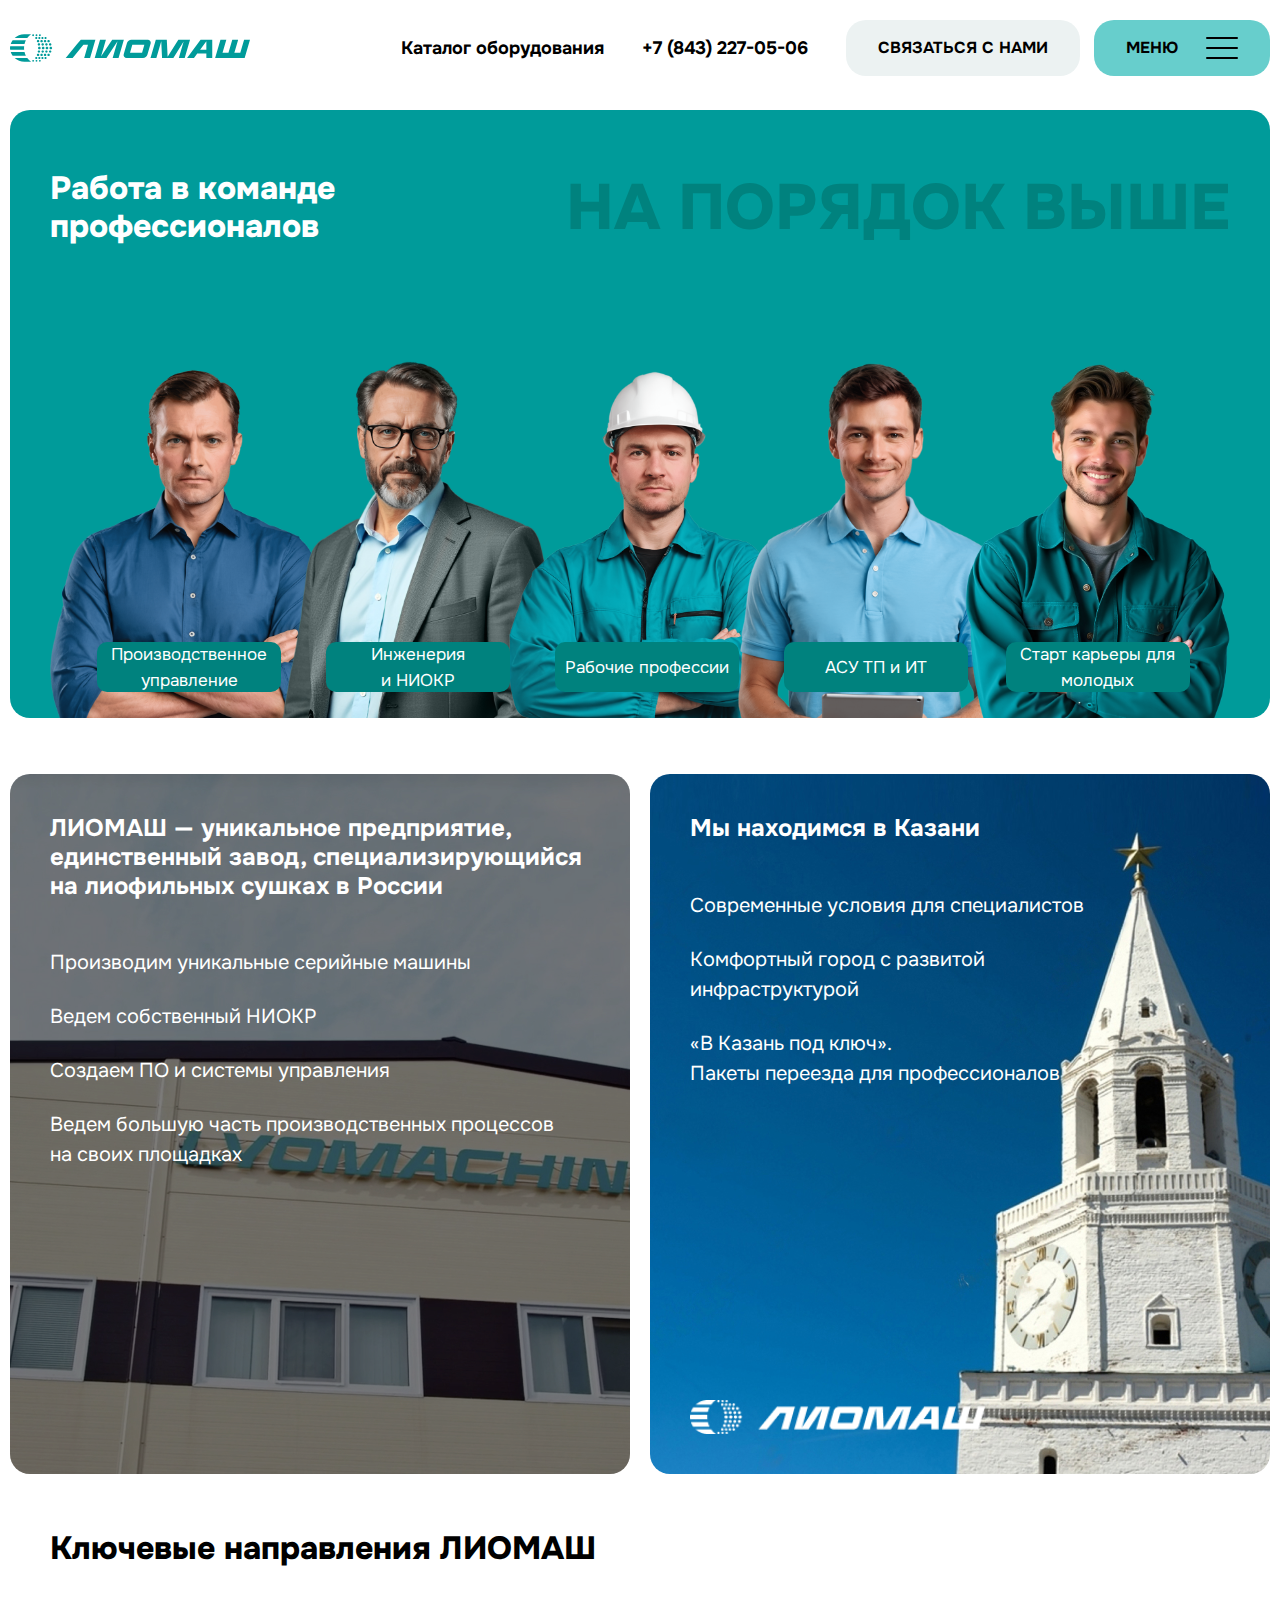
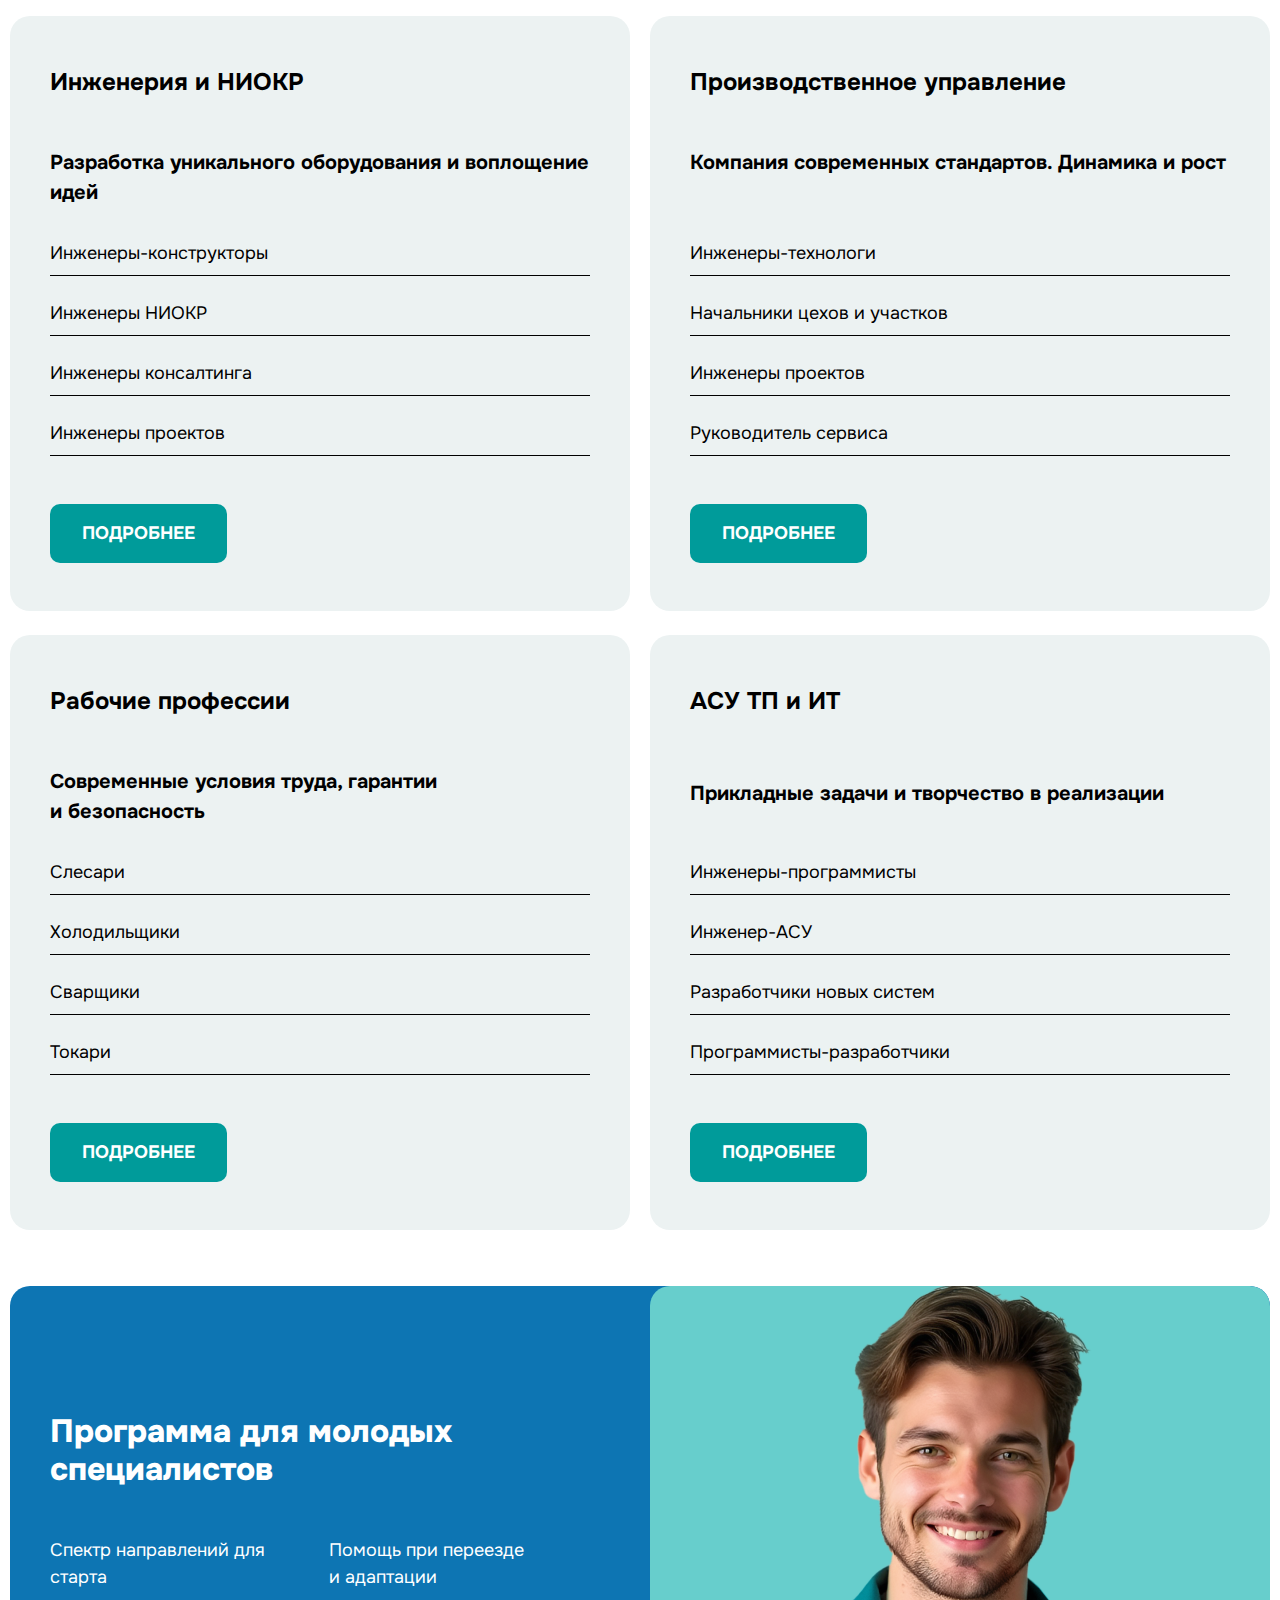
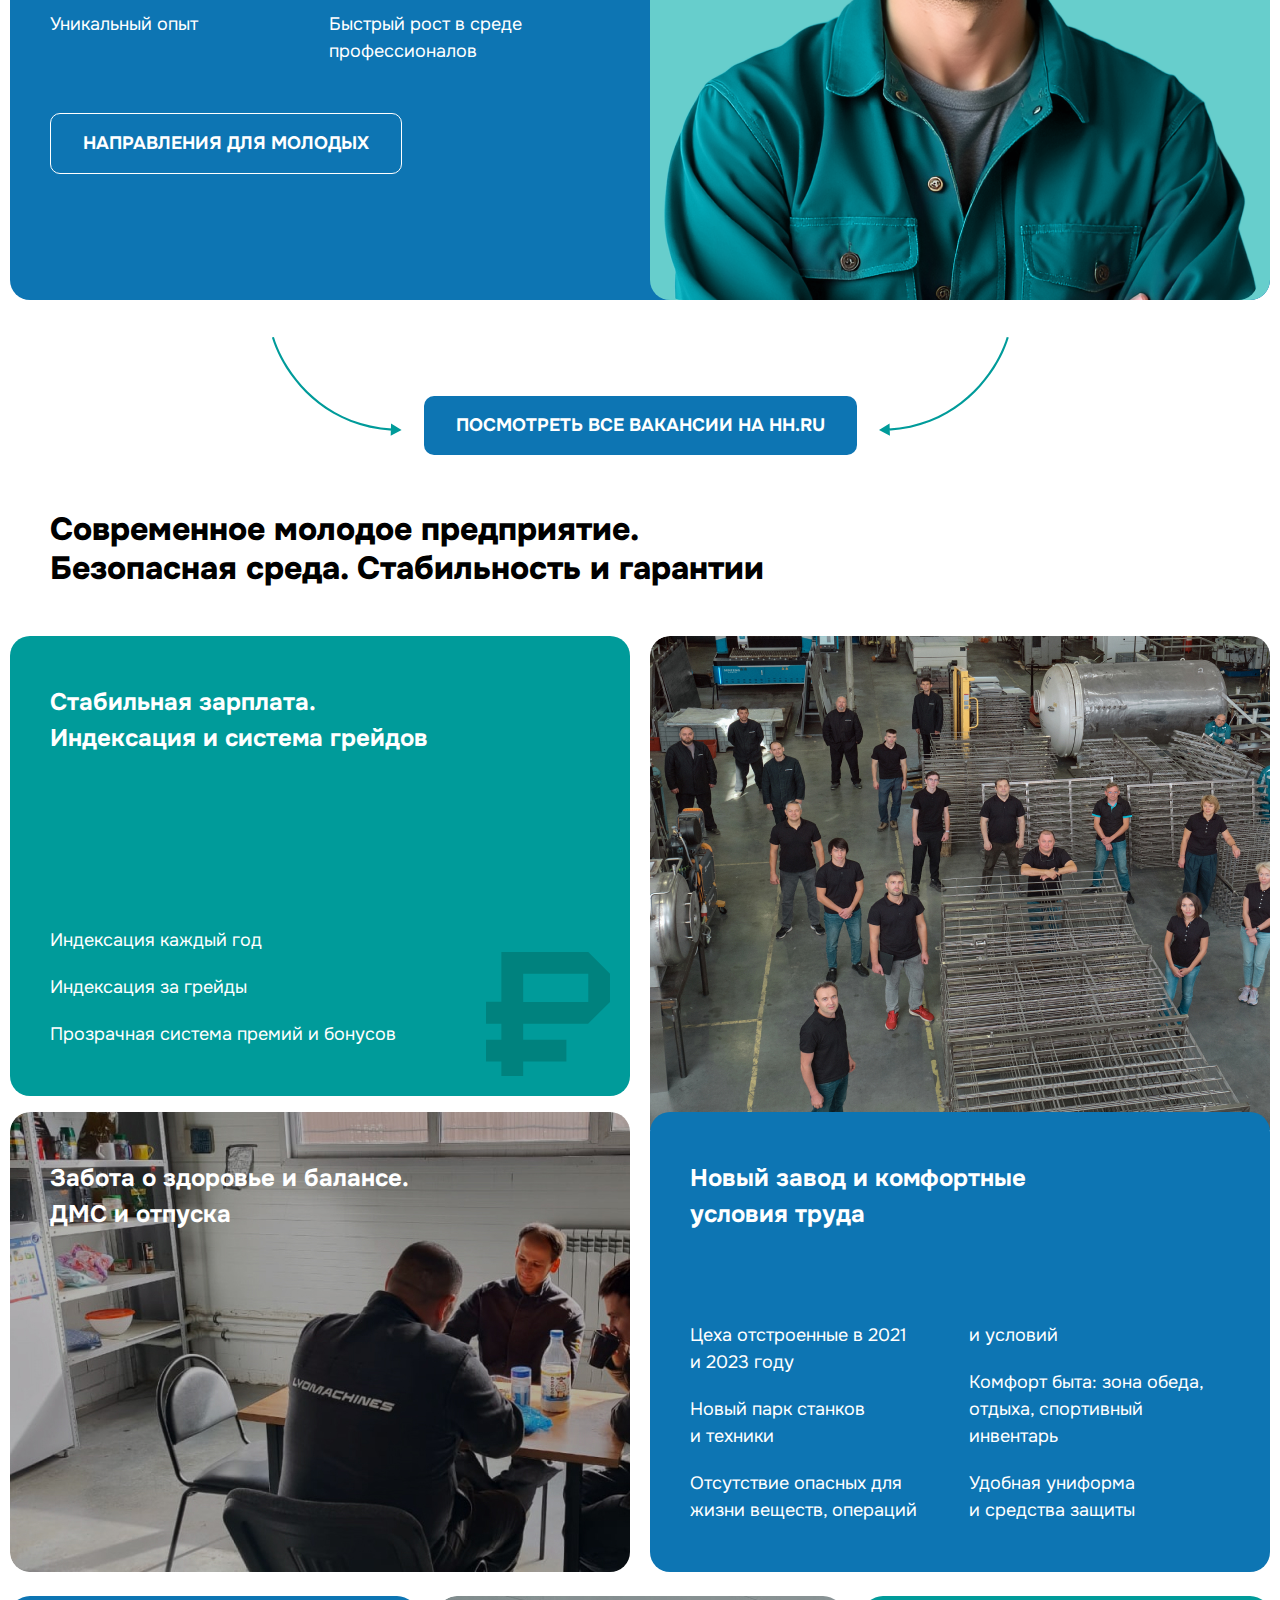
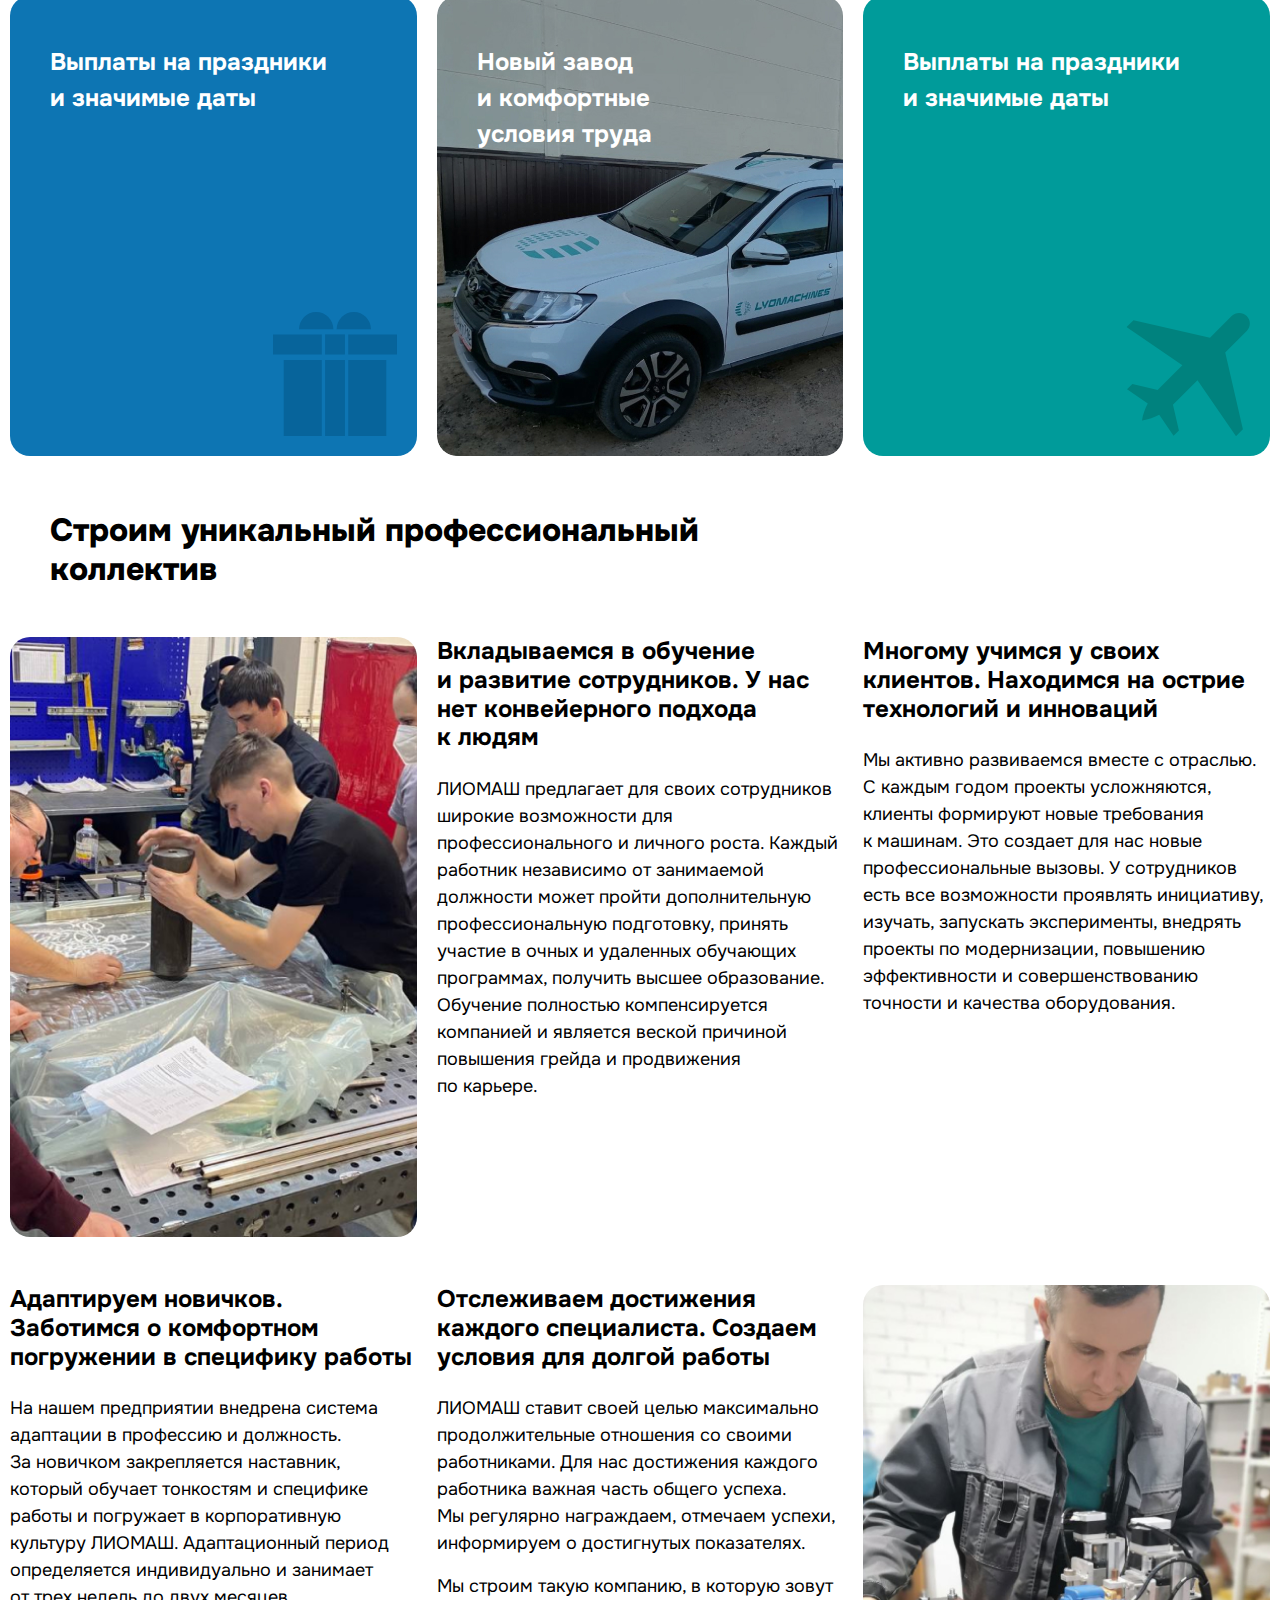
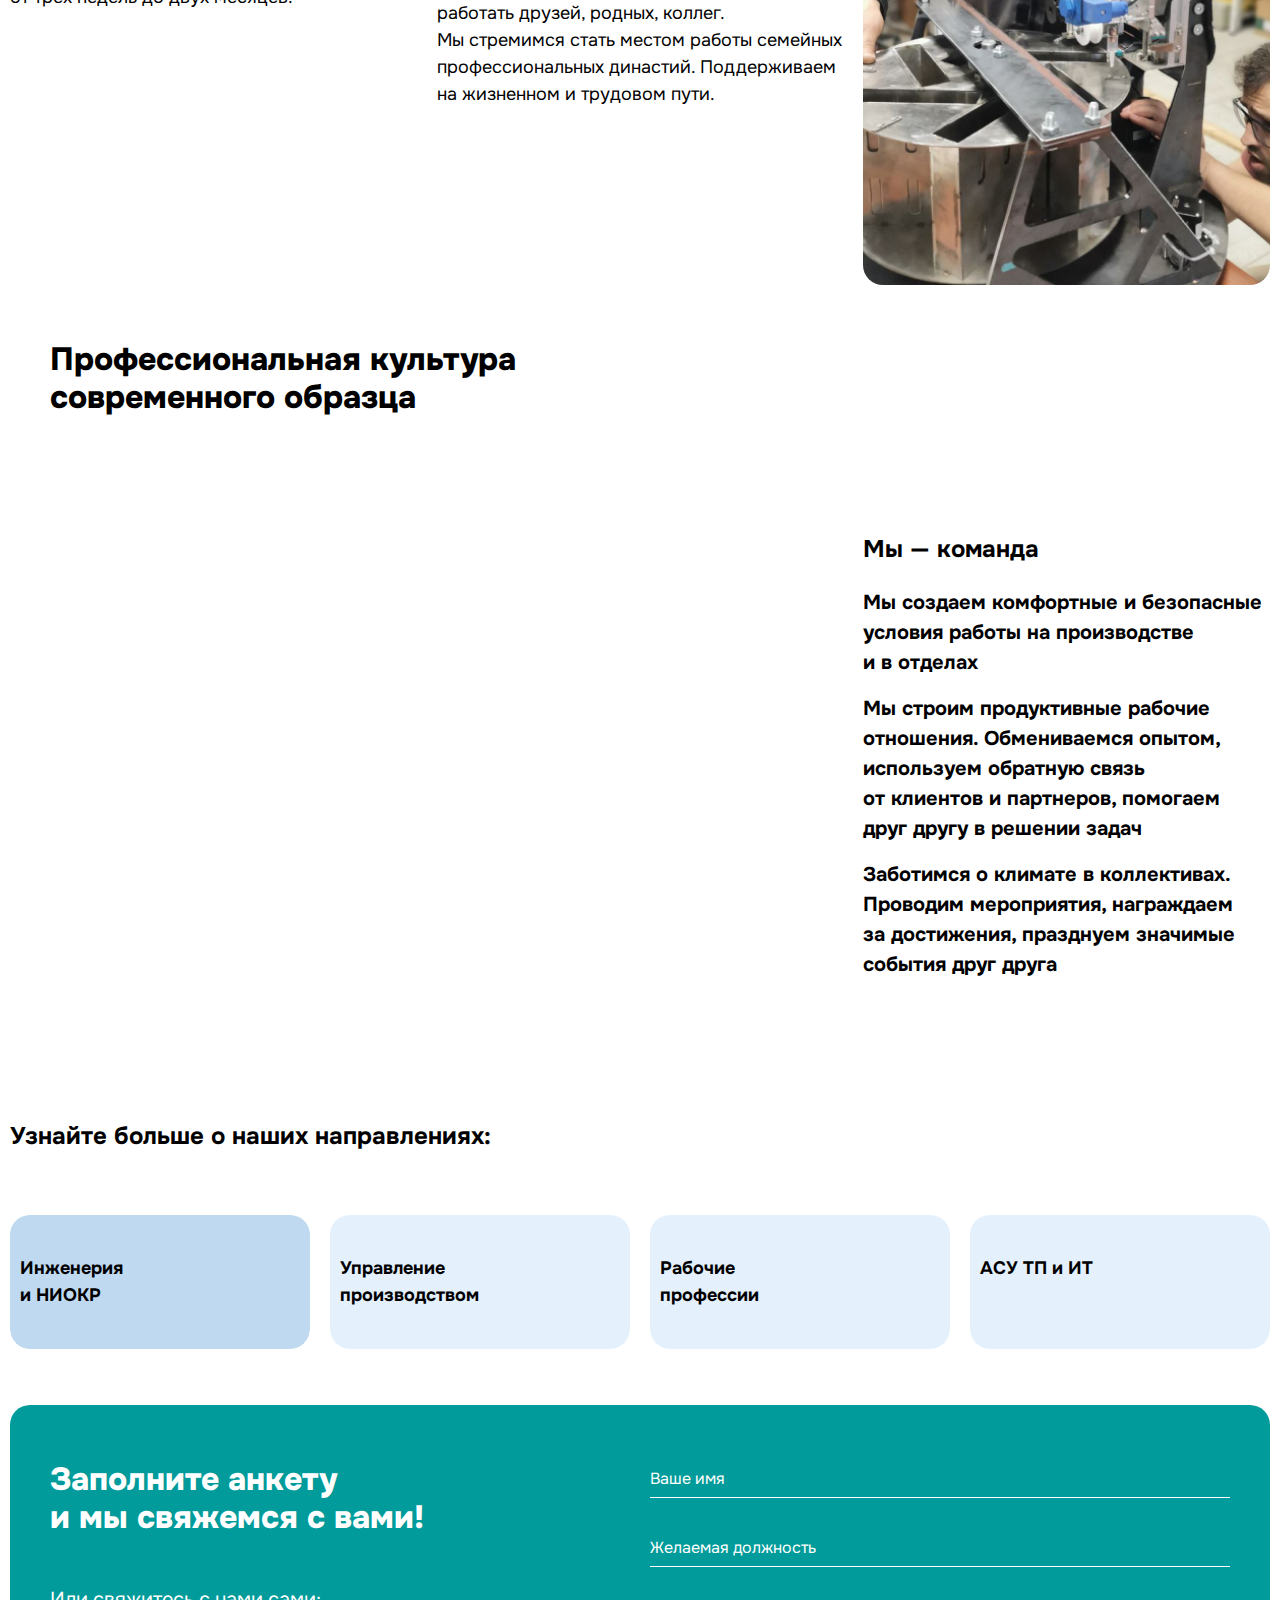
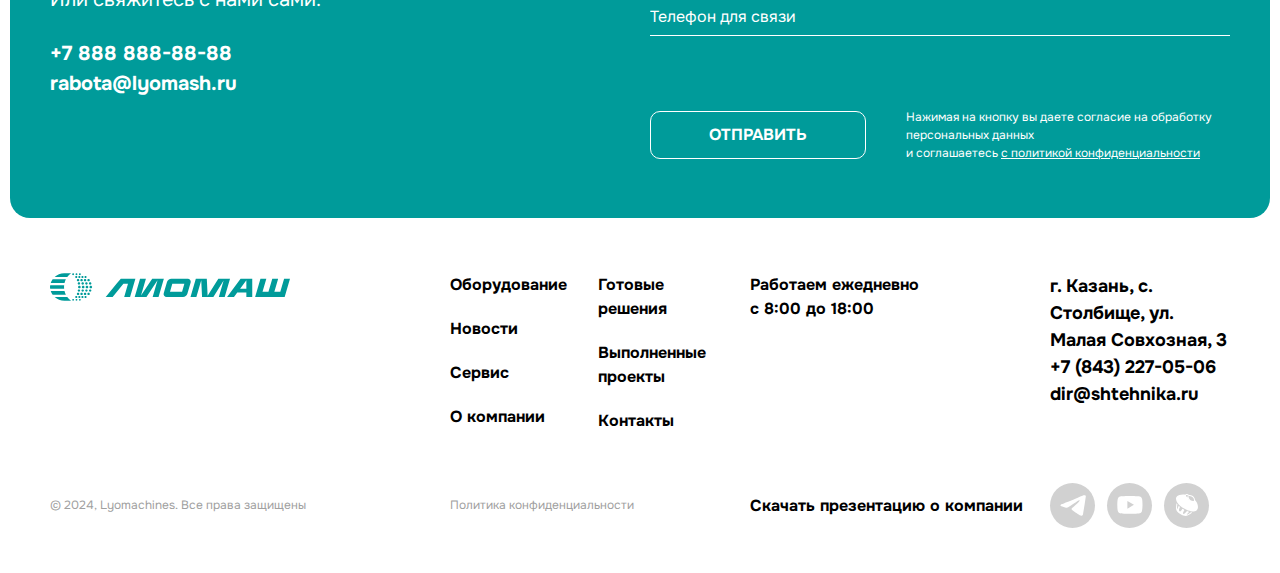
==== commit 0bec5140: "update_markup4" ====
--- a/index.html
+++ b/index.html
@@ -91,11 +91,7 @@
 					</div>
 				</aside>
 			</div>
-
 		</header>
-
-
-
 		<main>
 			<div class="promo_widget container-fluid">
 				<div class="row">
@@ -113,31 +109,29 @@
 								<div class="col-12 relative">
 									<div class="promo_widget_image promo_full">
 										<div class="image-container">
-												<div>
+												<a href="/lio/upravlenie.html">
 													<img src="images/pr1.png" alt="">
-													<a href="#" class="btn">Производственное
-														управление</a>
-												</div>
-												<div>
+													<div class="btn">Производственное
+														управление</div>
+												</a>
+												<a href="/lio/eng.html">
 													<img src="images/pr2.png" alt="">
-													<a href="#" class="btn">Инженерия и НИОКР</a>
-												</div>
-												<div>
+													<div class="btn">Инженерия и НИОКР</div>
+												</a>
+												<a href="/lio/works.html">
 													<img src="images/pr3.png" alt="">
-													<a href="#" class="btn">Рабочие профессии</a>
-												</div>
-												<div>
+													<div class="btn">Рабочие профессии</div>
+												</a>
+												<a href="/lio/asu.html">
 													<img src="images/pr4.png" alt="">
-													<a href="#" class="btn">АСУ ТП и ИТ</a>
-												</div>
-												<div>
+													<div class="btn">АСУ ТП и ИТ</div>
+												</a>
+												<a href="/lio/molodym.html">
 													<img src="images/pr5.png" alt="">
-													<a href="#" class="btn">Старт карьеры для молодых</a>
-												</div>
+													<div class="btn">Старт карьеры для молодых</div>
+												</a>
 										</div>
 								</div>
-								
-									
 								</div>
 							</div>
 						</div>
@@ -147,19 +141,19 @@
 			<div class="container-fluid mt-3 d-block d-lg-none">
 				<div class="row gy-2">
 					<div class="col-6">
-						<a href="#" class="btn text_normal h-f d-flex justify-content-center align-items-center">Инженерия и НИОКР</a>
+						<a href="/lio/eng.html" class="btn text_normal h-f d-flex justify-content-center align-items-center">Инженерия и НИОКР</a>
 					</div>
 					<div class="col-6">
-						<a href="#" class="btn text_normal h-f d-flex justify-content-center align-items-center">Производственное управление</a>
+						<a href="/lio/upravlenie.html" class="btn text_normal h-f d-flex justify-content-center align-items-center">Производственное управление</a>
 					</div>
 					<div class="col-6">
-						<a href="#" class="btn text_normal h-f d-flex justify-content-center align-items-center">Рабочие профессии</a>
+						<a href="/lio/works.html" class="btn text_normal h-f d-flex justify-content-center align-items-center">Рабочие профессии</a>
 					</div>
 					<div class="col-6">
-						<a href="#" class="btn text_normal h-f d-flex justify-content-center align-items-center">АСУ ТП и ИТ</a>
+						<a href="/lio/asu.html" class="btn text_normal h-f d-flex justify-content-center align-items-center">АСУ ТП и ИТ</a>
 					</div>
 					<div class="col-6">
-						<a href="#" class="btn text_normal h-f d-flex justify-content-center align-items-center">Старт карьеры</a>
+						<a href="/lio/molodym.html" class="btn text_normal h-f d-flex justify-content-center align-items-center">Старт карьеры</a>
 					</div>
 				</div>
 			</div>
@@ -216,7 +210,7 @@
 									<div>Инженеры консалтинга</div>
 									<div>Инженеры проектов</div>
 								</div>
-								<a href="#" class="btn">подробнее</a>
+								<a href="/lio/eng.html" class="btn">подробнее</a>
 							</div>
 						</div>
 					</div>
@@ -233,7 +227,7 @@
 									<div>Инженеры проектов</div>
 									<div>Руководитель сервиса</div>
 								</div>
-								<a href="#" class="btn">подробнее</a>
+								<a href="/lio/upravlenie.html" class="btn">подробнее</a>
 							</div>
 						</div>
 					</div>
@@ -248,7 +242,7 @@
 									<div>Сварщики</div>
 									<div>Токари</div>
 								</div>
-								<a href="#" class="btn">подробнее</a>
+								<a href="/lio/works.html" class="btn">подробнее</a>
 							</div>
 						</div>
 					</div>
@@ -263,7 +257,7 @@
 									<div>Разработчики новых систем</div>
 									<div>Программисты-разработчики</div>
 								</div>
-								<a href="#" class="btn">подробнее</a>
+								<a href="/lio/asu.html" class="btn">подробнее</a>
 							</div>
 						</div>
 					</div>
@@ -285,7 +279,7 @@
 													<div>Помощь при переезде и адаптации</div>
 													<div>Быстрый рост в среде профессионалов</div>
 												</div>
-												<a href="#" class="btn bordered_white_btn">направления для молодых</a>
+												<a href="/lio/molodym.html" class="btn bordered_white_btn">направления для молодых</a>
 										</div>
 									</div>
 									<div class="col-lg-6 relative">
@@ -420,32 +414,32 @@
 					</div>
 				</div>
 				<div class="row gy-3">
-					<div class="col-lg-3 col-sm-6">
-						<a href="#" class="work_other radius_widget relative pt-3" >
+					<div class="col-xl-3 col-sm-6">
+						<a href="/lio/eng.html" class="work_other radius_widget relative pt-3" >
 							<div class="four radius_widget overflow-hidden h_full" style="background-color: #BFD9F0;">
 								<img src="images/eng2.png" loading="lazy" alt="">
 								Инженерия <br>и НИОКР
 							</div>
 						</a>
 					</div>
-					<div class="col-lg-3 col-sm-6">
-						<a href="#" class="work_other radius_widget relative pt-3" >
+					<div class="col-xl-3 col-sm-6">
+						<a href="/lio/upravlenie.html" class="work_other radius_widget relative pt-3" >
 							<div class="four radius_widget overflow-hidden h_full" style="background-color: #E4F0FB;">
 								<img src="images/upr2.png" loading="lazy" alt="">
 								Управление <br>производством
 							</div>
 						</a>
 					</div>
-					<div class="col-lg-3 col-sm-6">
-						<a href="#" class="work_other radius_widget relative pt-3" >
+					<div class="col-xl-3 col-sm-6">
+						<a href="/lio/works.html" class="work_other radius_widget relative pt-3" >
 							<div class="four radius_widget overflow-hidden h_full" style="background-color: #E4F0FB;">
 								<img src="images/rabochiy.png" loading="lazy" alt="">
 								Рабочие <br> профессии
 							</div>
 						</a>
 					</div>
-					<div class="col-lg-3 col-sm-6">
-						<a href="#" class="work_other radius_widget relative pt-3" >
+					<div class="col-xl-3 col-sm-6">
+						<a href="/lio/asu.html" class="work_other radius_widget relative pt-3" >
 							<div class="four radius_widget overflow-hidden h_full" style="background-color: #E4F0FB;">
 								<img src="images/asu2.png" loading="lazy" alt="">
 								АСУ ТП и ИТ
--- a/css/main.css
+++ b/css/main.css
@@ -491,7 +491,7 @@
 	position: relative;
 	justify-content: space-between;
 }
-.image-container div{
+.image-container a{
 	position: relative;
 	display: flex;
 			align-items: center;
@@ -501,10 +501,10 @@
 .image-container:hover > :not(:hover){
 	opacity: 0.2;
 }
-.image-container div:hover{
+.image-container a:hover{
 	z-index: 2;
 }
-.image-container a{
+.image-container .btn{
 	position: absolute;
 	left: 0;
 	right: 0;
@@ -525,7 +525,7 @@
 	background: #00827E;
 	z-index: 1;
 }
-.image-container div + *{
+.image-container a + *{
 	margin-left: -70px;
 }
 .promo_full img {
@@ -780,8 +780,7 @@
 .image-container img {
   width: 100%;
   height: 100%;
-  object-fit: cover;
-  border-radius: 20px;
+  object-fit: contain;
 }
 
 .widget_icon{
--- a/css/media.css
+++ b/css/media.css
@@ -130,16 +130,25 @@
 .line_items_alt div{
 	padding: 24px 0 8px 0;
 }
-.image-container a{
+.image-container .btn{
 	font-size: calc(var(--index)* 0.8);
 	max-width: 184px;
 	height: 50px;
 }
+.work_other .four {
+	padding: 40px 40px 40px 10px;
+}
+h4,.four{
+	font-size: 18px;
+}
+.work_other img{
+	max-width: 150px;
+}
 }
 
 /* lg <= Extra large (xl) */
 @media (max-width : 1200px) {
-	.image-container a{
+	.image-container .btn{
 		max-width: 150px;
 	}
 	.faq_widget .regular_text{
@@ -185,17 +194,22 @@
 	.promo_widget_nav > a{
 		font-size: 16px;
 	}
+
 }
 
 /* md <= Large (lg) */
 @media (max-width : 992px) {
-	.image-container div:first-child {
+	.image-container a:first-child {
 		margin-left: -20px;
+}
+.image-container a:hover{
+	z-index: 0;
+	opacity: 1;
 }
 .image-container:hover > :not(:hover){
 	opacity: 1;
 }
-	.image-container a{
+	.image-container .btn{
 		display: none;
 	}
 	.promo_widget_image.promo_widget_image{
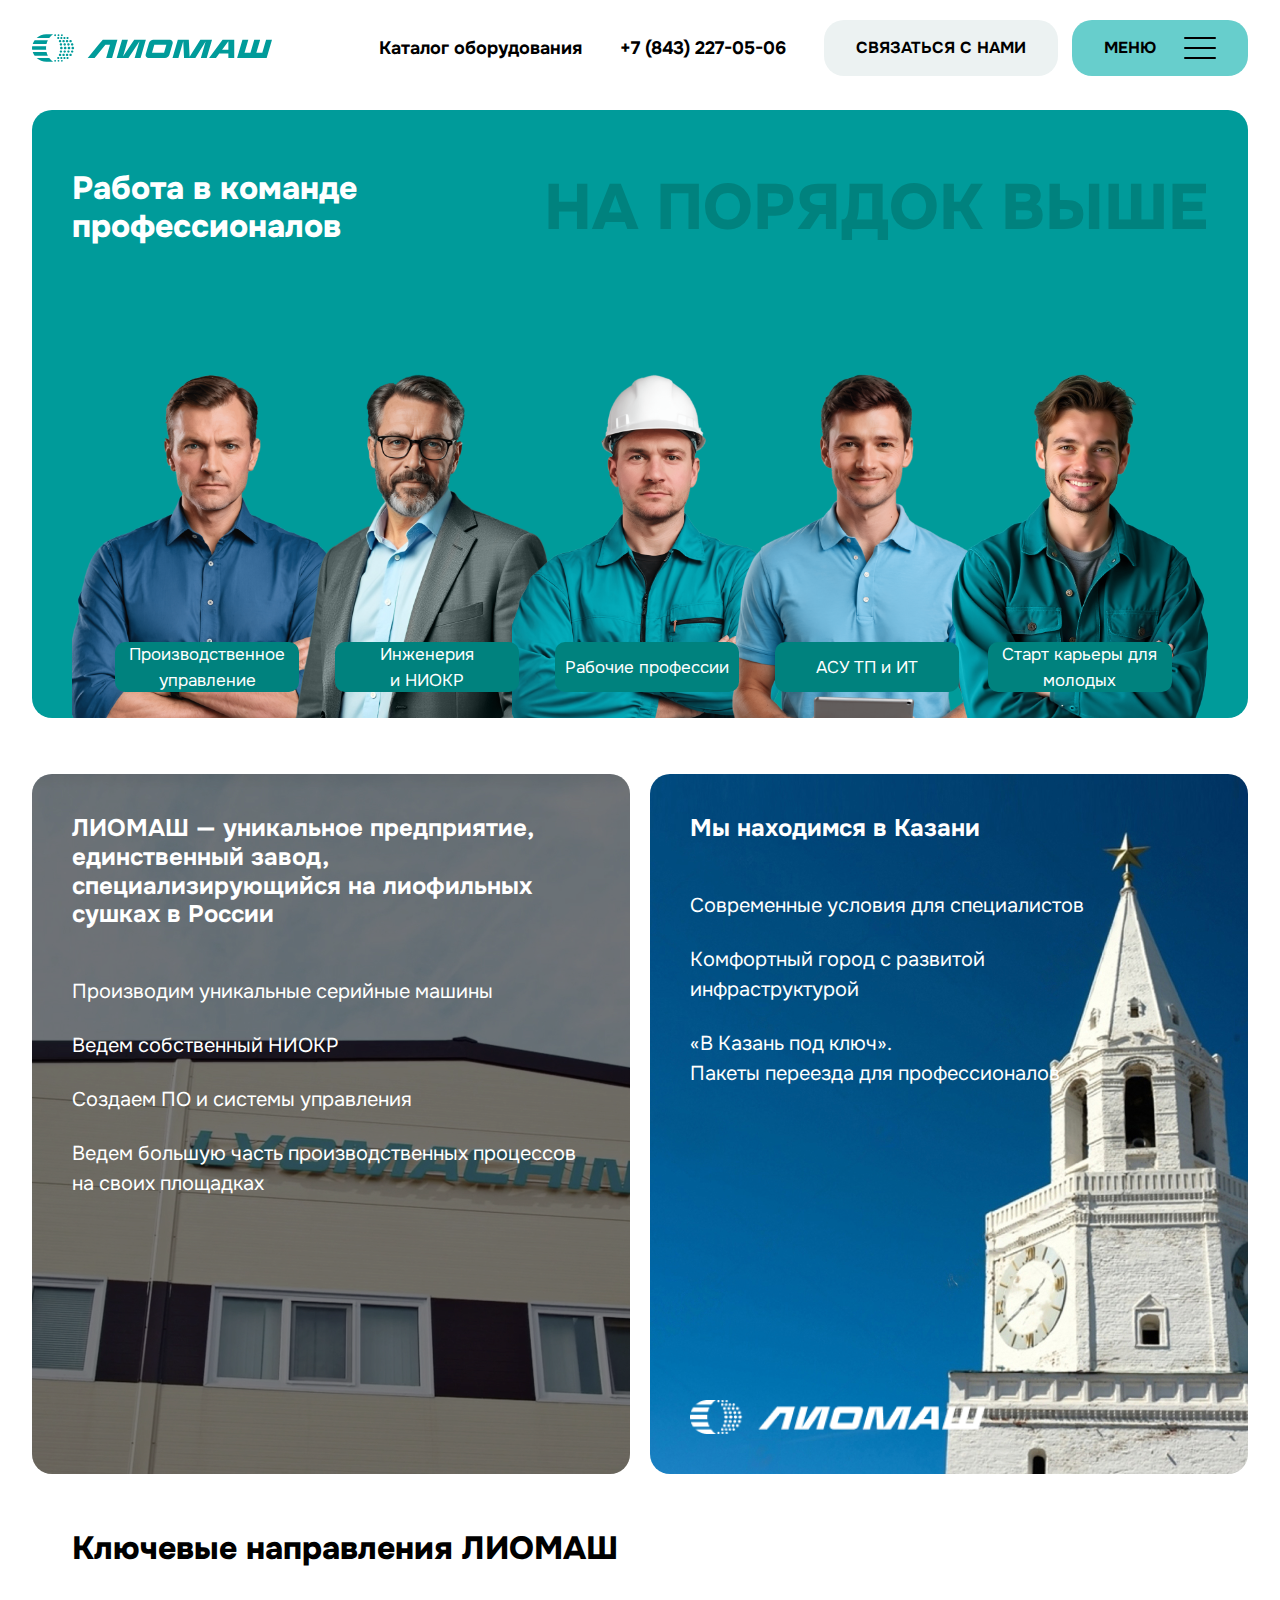
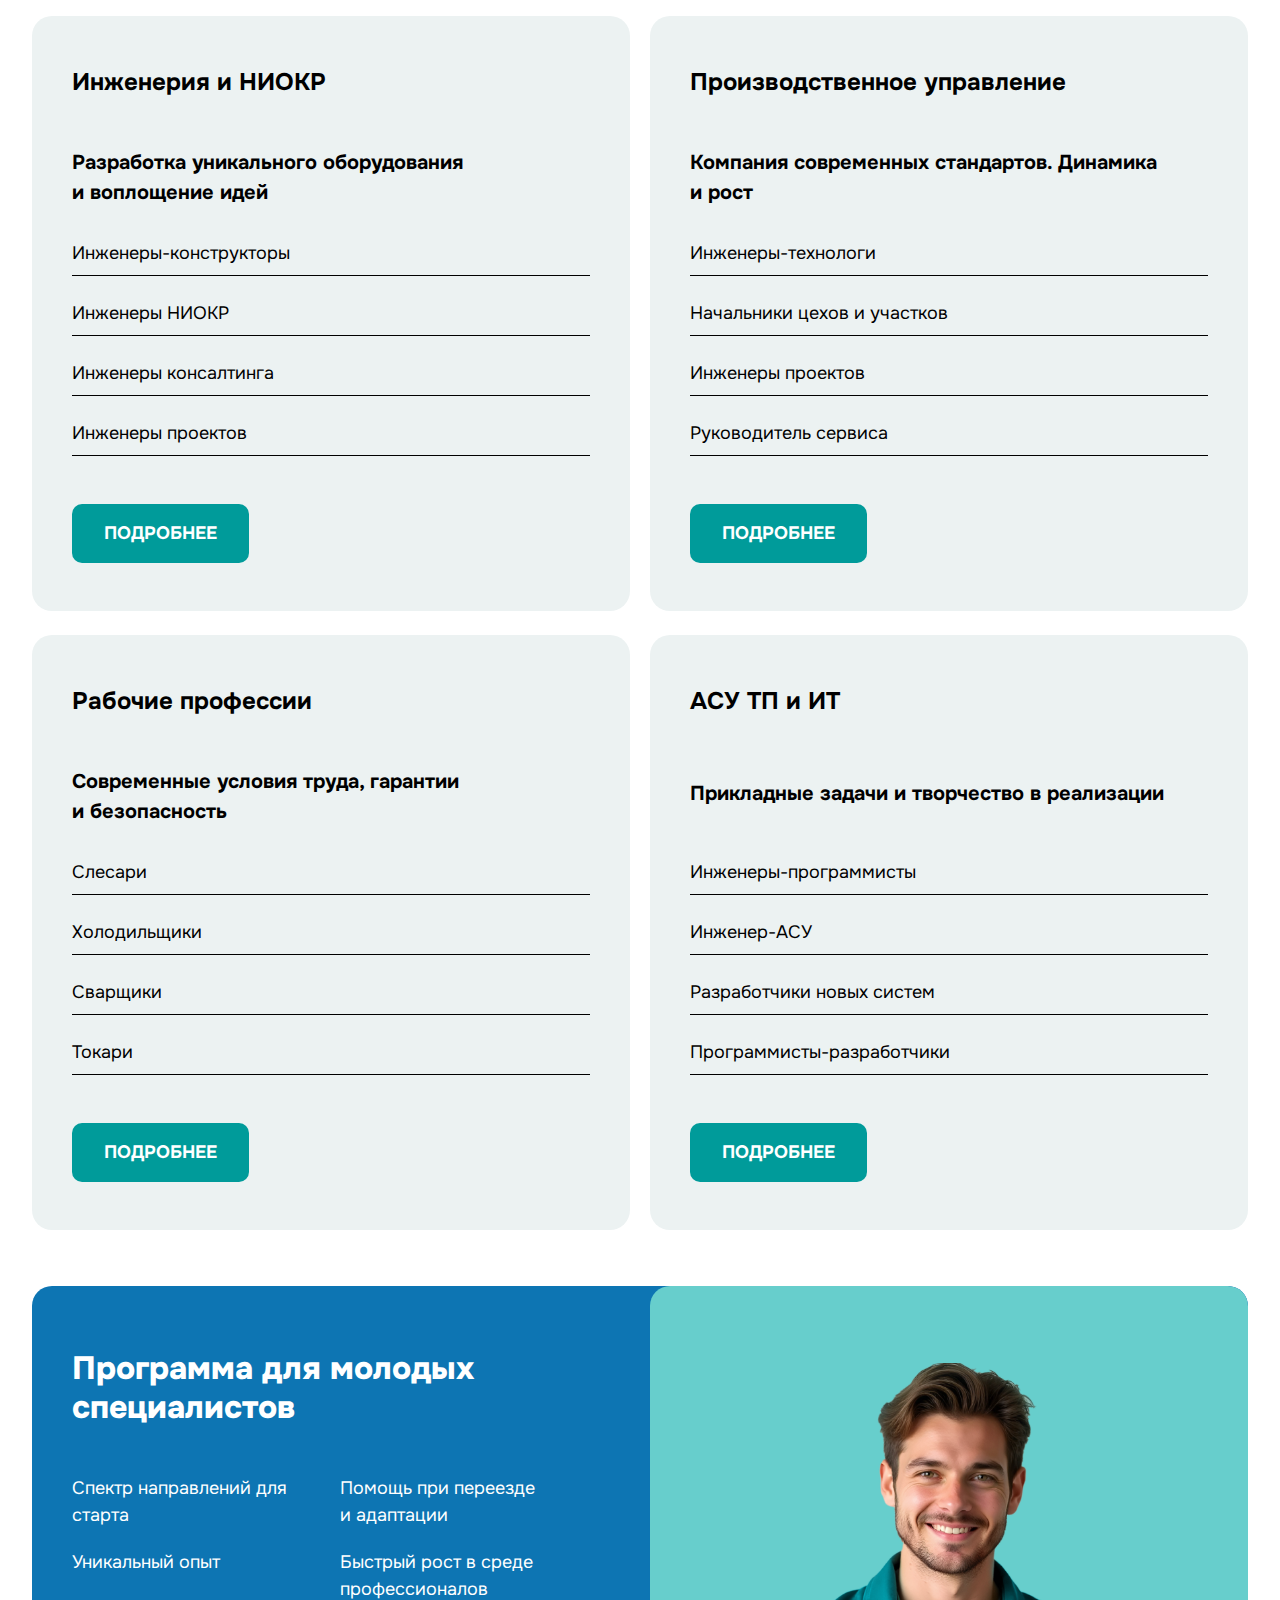
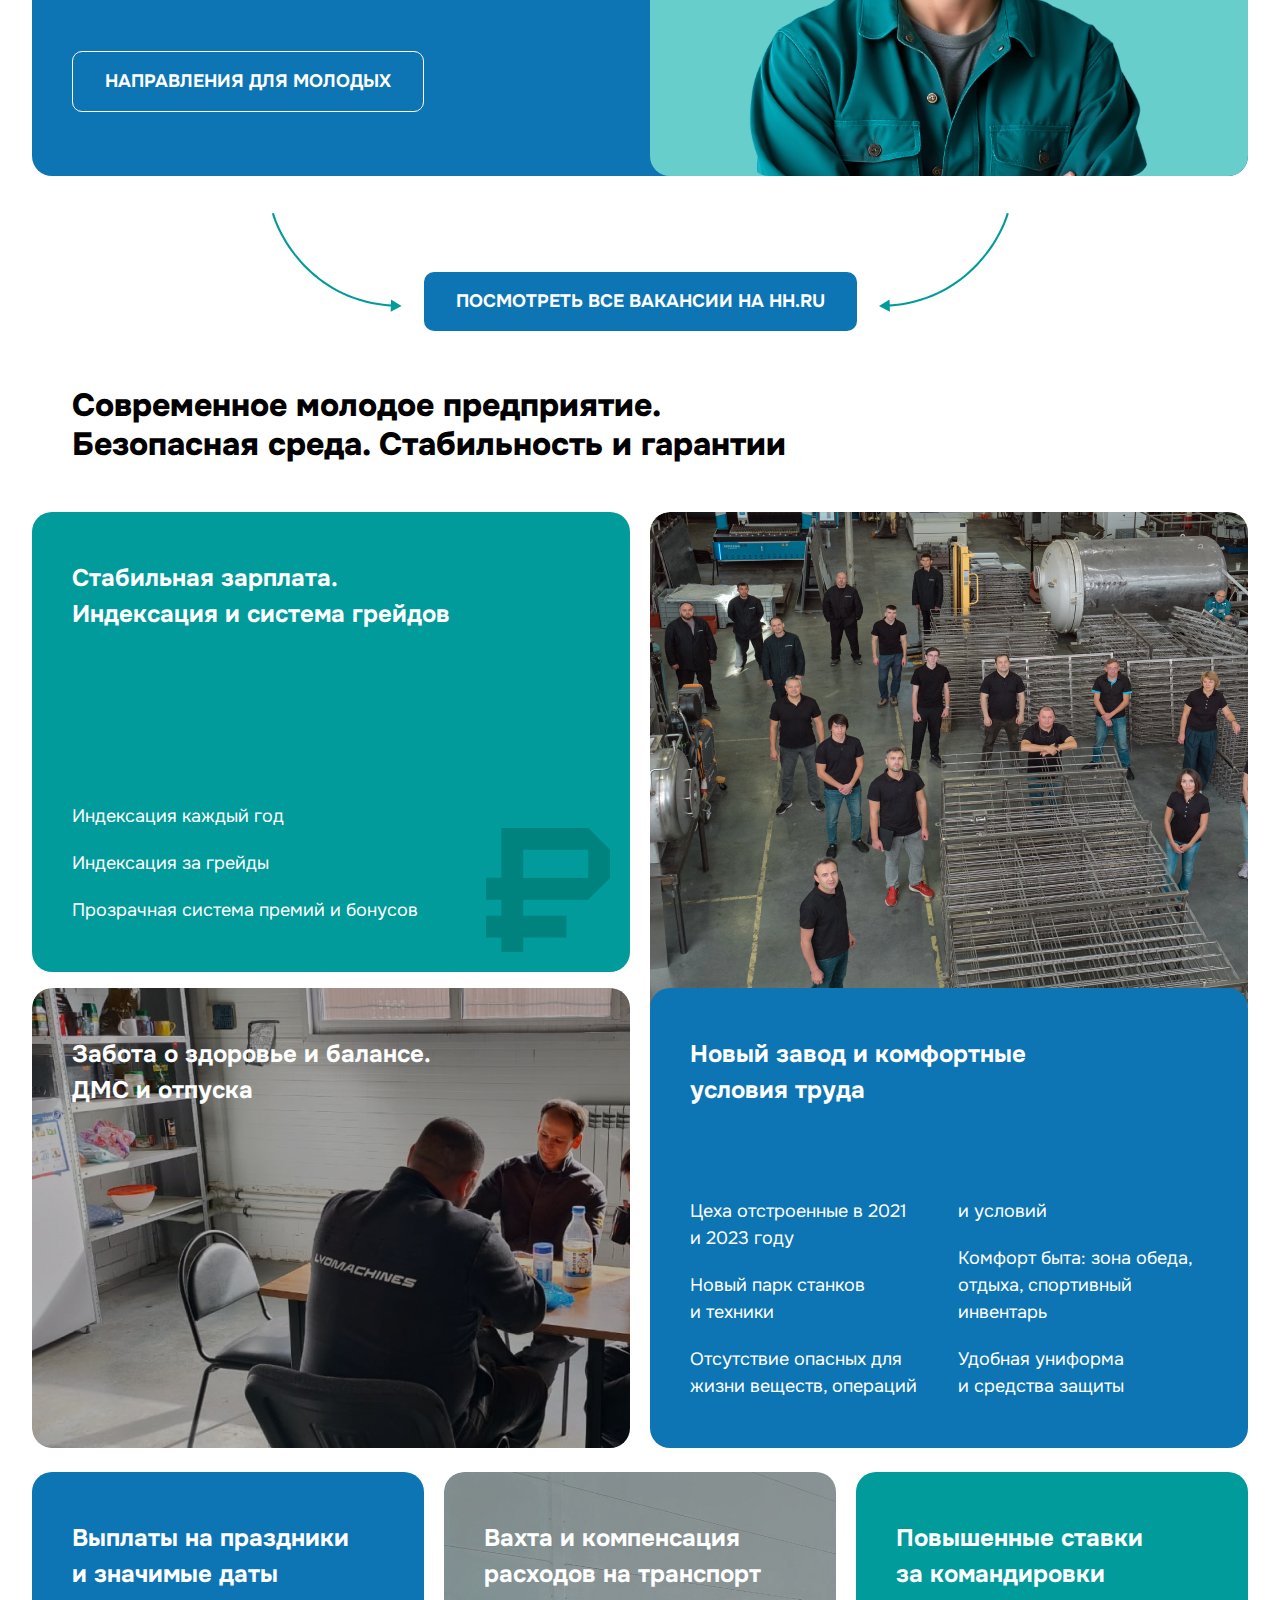
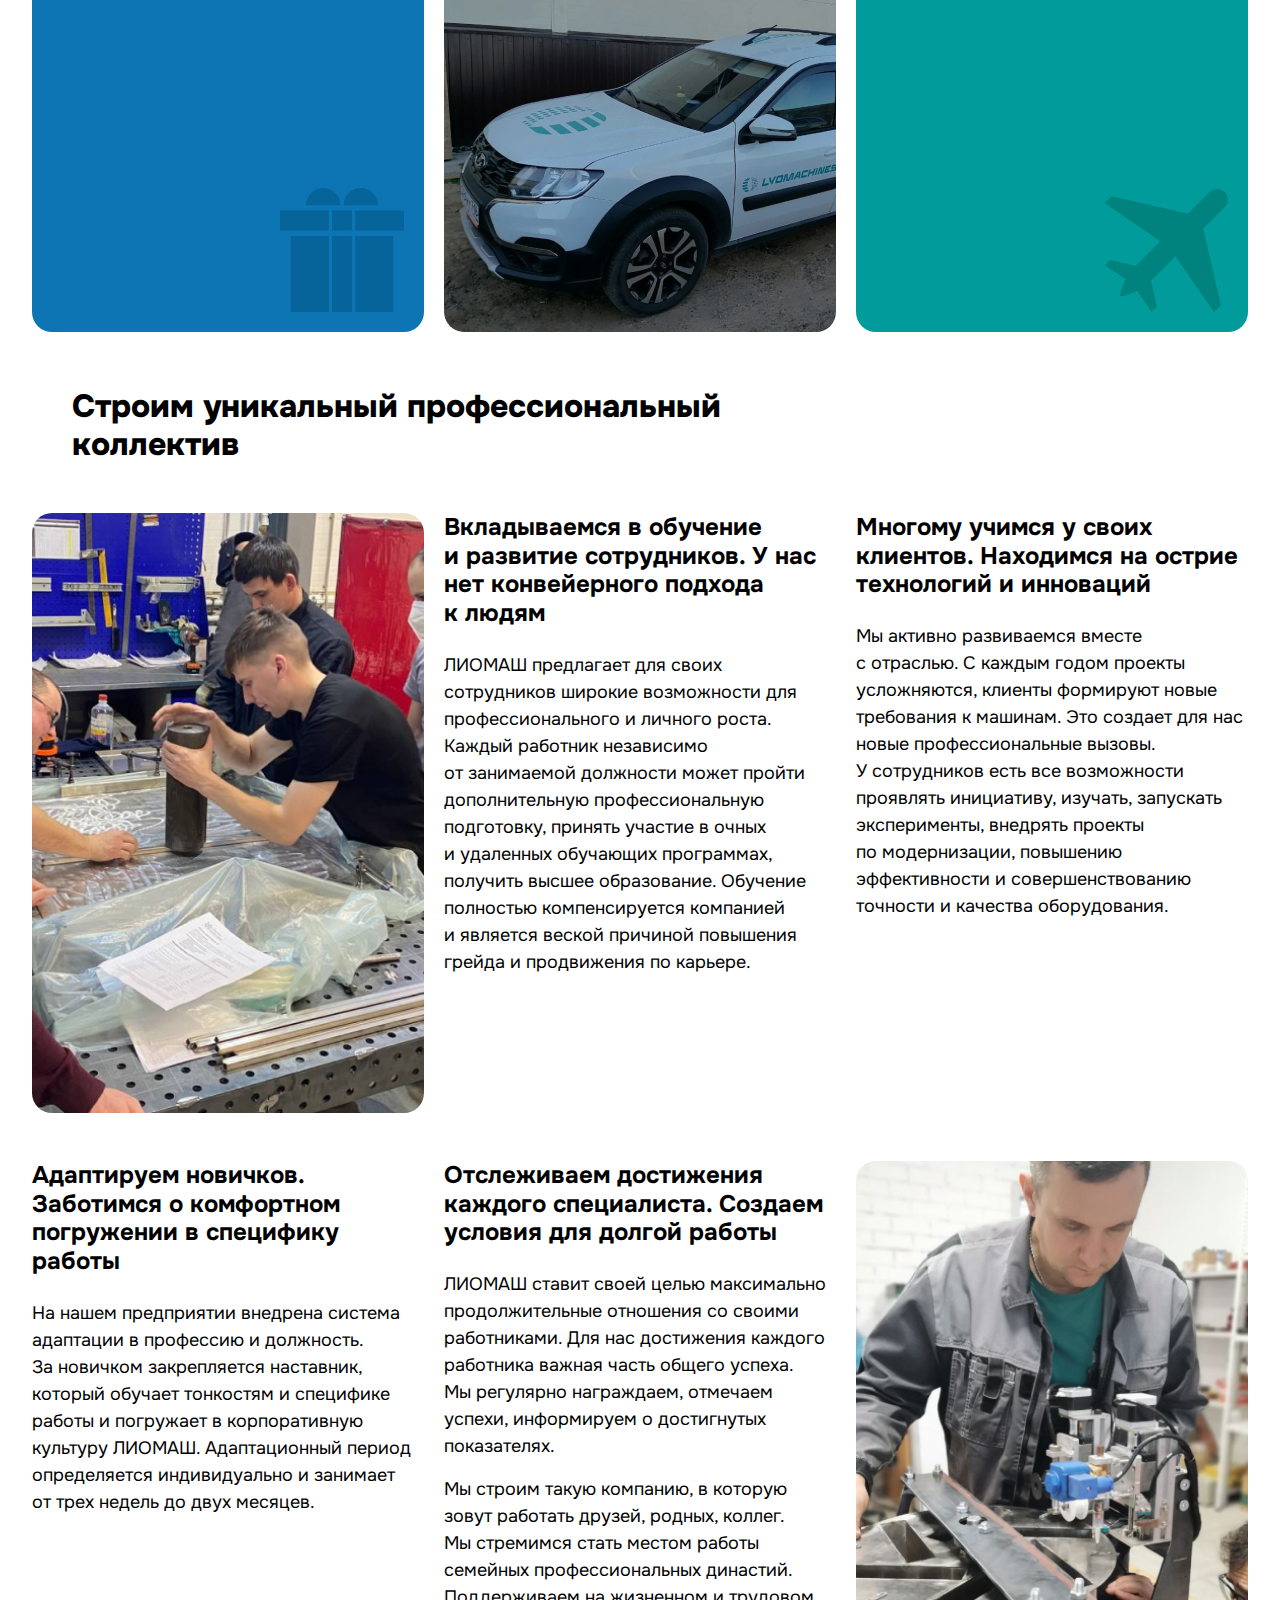
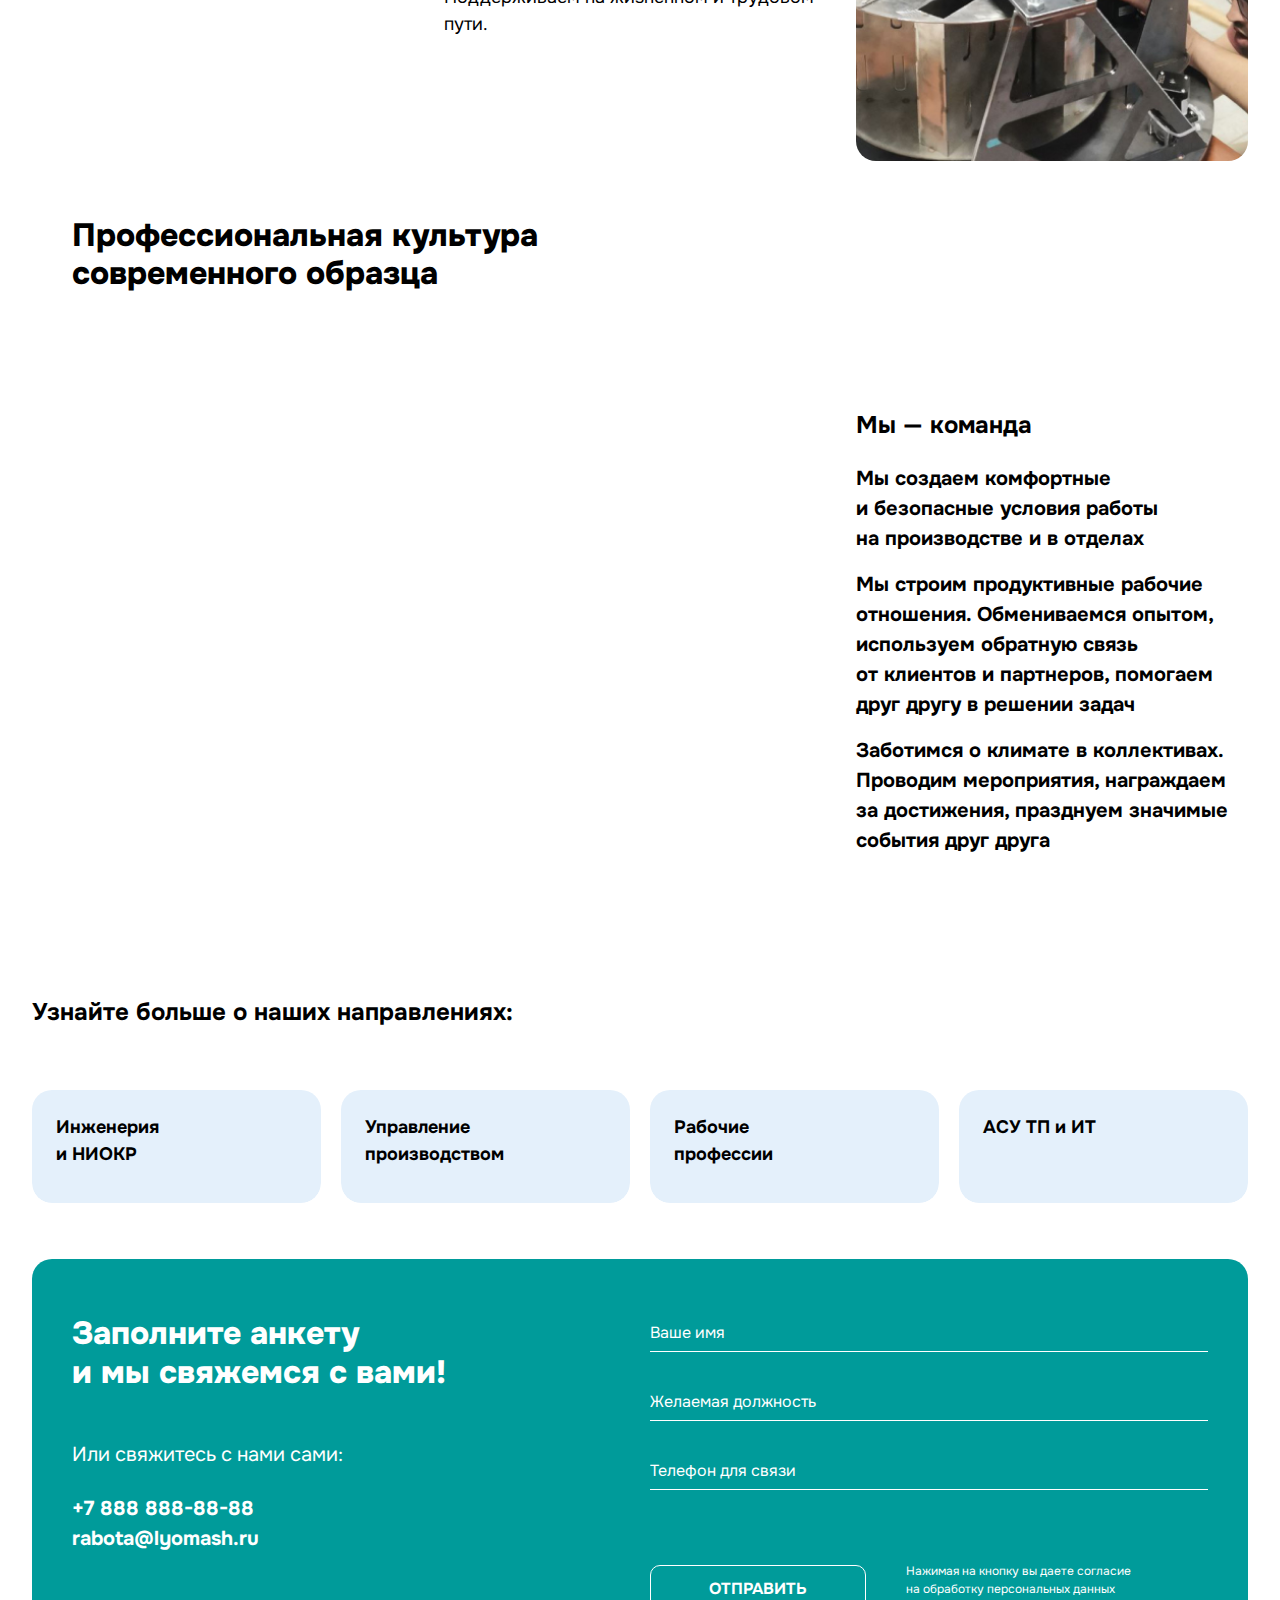
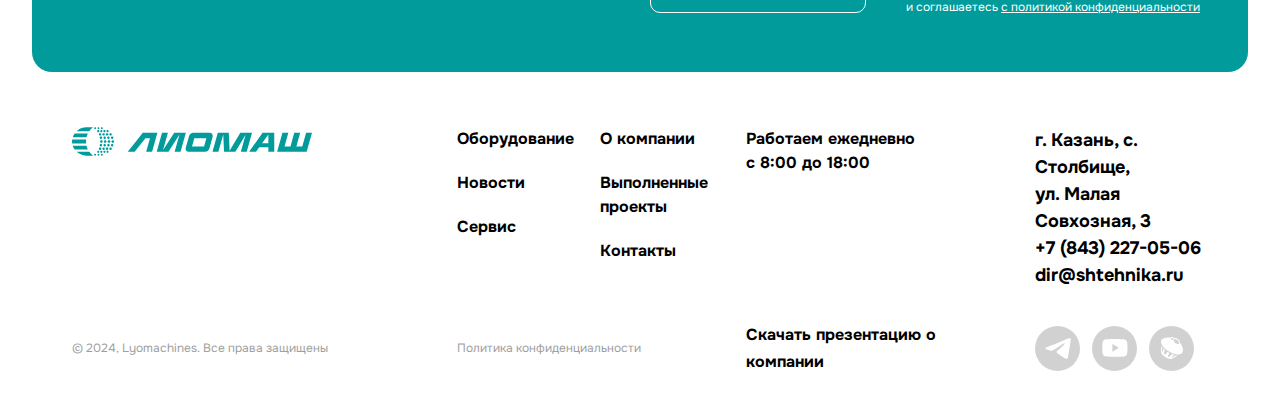
==== commit 7e1dc5a4: "fix_new1" ====
--- a/index.html
+++ b/index.html
@@ -12,7 +12,7 @@
 	<meta name="viewport"
 		content="width=device-width, initial-scale=1.0, minimum-scale=1.0, maximum-scale=1.0, user-scalable=no">
 
-	<link rel="icon" href="images/favicon.png">
+	<link rel="icon" href="images/favicon.ico">
 
 	<link rel="stylesheet" href="libs/bootstrap/css/bootstrap-reboot.min.css">
 	<link rel="stylesheet" href="libs/bootstrap/css/bootstrap-grid.min.css">
@@ -38,7 +38,7 @@
 				<div class="row">
 					<div class="col-12">
 						<div class="d-flex align-items-center justify-content-between">
-							<a href="#" class="logo">
+							<a href="/lio/index.html" class="logo">
 								<img src="images/logo.svg" alt="">
 							</a>
 							<div class="d-flex align-items-center justify-content-end">
@@ -49,7 +49,7 @@
 											<li><a href="#">+7 (843) 227-05-06</a></li>
 										</ul>
 									</nav>
-									<a href="#" class="btn gray_btn">Связаться с нами</a>
+									<a href="#contact" class="btn gray_btn">Связаться с нами</a>
 								</div>
 								<div class="btn menu_button d-flex align-items-center">
 									<span class="d-none d-xl-inline">Меню</span>
@@ -67,12 +67,12 @@
 							<div class="col-12">
 								<div class="aside_wrap">
 									<ul>
-										<li><a href="#">Главная</a></li>
-										<li><a href="#">Производственное управление</a></li>
-										<li><a href="#">Инженерия и ниокр</a></li>
-										<li><a href="#">Рабочие профессии</a></li>
-										<li><a href="#">Асу тп и ит</a></li>
-										<li><a href="#">Старт карьеры для молодых</a></li>
+										<li><a href="/lio">Главная</a></li>
+										<li><a href="/lio/upravlenie.html">Производственное управление</a></li>
+										<li><a href="/lio/eng.html">Инженерия и ниокр</a></li>
+										<li><a href="/lio/works.html">Рабочие профессии</a></li>
+										<li><a href="/lio/asu.html">Асу тп и ит</a></li>
+										<li><a href="/lio/molodym.html">Старт карьеры для молодых</a></li>
 										<li><a href="#">Контакты</a></li>
 									</ul>
 									<div>
@@ -284,7 +284,7 @@
 									</div>
 									<div class="col-lg-6 relative">
 										<div class="section_video_widget_item radius_widget d-flex align-items-end justify-content-center" style="background: var(--accent-alt);">
-											<img src="images/spec.png" class="pt-lg-0 pt-3" style="max-width: 750px;margin: auto;display: block;object-fit: cover;width: auto;" loading="lazy" alt="">
+											<img src="images/spec.png" class="pt-lg-0 pt-3" style="max-width: 400px;margin: auto;display: block;object-fit: contain;width: auto;    object-position: bottom;" loading="lazy" alt="">
 										</div>
 									</div>
 								</div>
@@ -309,7 +309,7 @@
 				</div>
 				<div class="row gy-lg-4 gy-2">
 					<div class="col-lg-6 d-flex flex-column flex-1">
-						<div class="grid_widget relative widget_icon widget_icon_ruble radius_widget section_widgets accent_bg pt-lg-5 pb-3 pt-3 pb-lg-5 white_text  d-flex flex-column justify-content-between">
+						<div class="grid_widget relative widget_icon widget_icon_ruble radius_widget section_widgets accent_bg pt-lg-5 pb-4 pt-4 pb-lg-5 white_text  d-flex flex-column justify-content-between">
 							<div class="three pb-lg-5 pb-0 mb-3">Стабильная зарплата. <br>Индексация и система грейдов</div>
 							<div class="md_text column_two column_auto">
 								<div>Индексация каждый год</div>
@@ -343,12 +343,12 @@
 					</div>
 					<div class="col-lg-4">
 						<div class="grid_widget section_widgets white_text d-flex flex-column justify-content-between radius_widget h-100 pt-lg-5 pb-3 pt-3 pb-lg-5" style="background-size: cover;background-image: url('./images/auto.jpg');">
-							<div class="three pb-5 mb-3">Новый завод и комфортные<br> условия труда</div>
+							<div class="three pb-5 mb-3">Вахта и компенсация<br> расходов на транспорт</div>
 						</div>
 					</div>
 					<div class="col-lg-4">
 						<div class="grid_widget relative section_widgets widget_icon widget_icon_plane radius_widget accent_bg pt-lg-5 pb-3 pt-3 pb-lg-5 white_text  d-flex flex-column justify-content-between">
-							<div class="three pb-5 mb-3">Выплаты на праздники <br>и значимые даты</div>
+							<div class="three pb-5 mb-3">Повышенные ставки<br> за командировки</div>
 						</div>
 					</div>
 				</div>
@@ -398,51 +398,61 @@
 						<img src="images/section_img1.jpg" alt="" loading="lazy" class="image image_large">
 					</div>
 					<div class="col-lg-4">
-						<h3>Мы — команда</h3>
+						<div class="grid_widget_mobile">
+							<h3>Мы — команда</h3>
 						<div class="lg_text bold_text mt-lg-4 mt-3">
 							<p>Мы создаем комфортные и безопасные условия работы на производстве и в отделах</p>
 							<p>Мы строим продуктивные рабочие отношения. Обмениваемся опытом, используем обратную связь от клиентов и партнеров, помогаем друг другу в решении задач</p>
 							<p>Заботимся о климате в коллективах. Проводим мероприятия, награждаем за достижения, празднуем значимые события друг друга</p>
 						</div>
+						</div>
 					</div>
 				</div>
 			</section>
 			<section class="container-fluid">
 				<div class="row">
 					<div class="col-lg-6">
-						<h3 class="mb-lg-5 mb-3">Узнайте больше о наших направлениях:</h3>
+						<h3 class="mb-lg-5 mb-3 grid_widget_mobile">Узнайте больше о наших направлениях:</h3>
 					</div>
 				</div>
 				<div class="row gy-3">
-					<div class="col-xl-3 col-sm-6">
+					<div class="col-xl-3 col-md-6">
 						<a href="/lio/eng.html" class="work_other radius_widget relative pt-3" >
-							<div class="four radius_widget overflow-hidden h_full" style="background-color: #BFD9F0;">
+							<div class="four radius_widget overflow-hidden h_full">
 								<img src="images/eng2.png" loading="lazy" alt="">
-								Инженерия <br>и НИОКР
+								<div class="grid_widget_mobile">
+									Инженерия <br>и НИОКР
+								</div>
 							</div>
 						</a>
 					</div>
-					<div class="col-xl-3 col-sm-6">
+					<div class="col-xl-3 col-md-6">
 						<a href="/lio/upravlenie.html" class="work_other radius_widget relative pt-3" >
-							<div class="four radius_widget overflow-hidden h_full" style="background-color: #E4F0FB;">
+							<div class="four radius_widget overflow-hidden h_full">
 								<img src="images/upr2.png" loading="lazy" alt="">
-								Управление <br>производством
+								<div class="grid_widget_mobile">
+									Управление <br>производством
+								</div>
 							</div>
 						</a>
 					</div>
-					<div class="col-xl-3 col-sm-6">
+					<div class="col-xl-3 col-md-6">
 						<a href="/lio/works.html" class="work_other radius_widget relative pt-3" >
-							<div class="four radius_widget overflow-hidden h_full" style="background-color: #E4F0FB;">
+							<div class="four radius_widget overflow-hidden h_full">
 								<img src="images/rabochiy.png" loading="lazy" alt="">
-								Рабочие <br> профессии
+								<div class="grid_widget_mobile">
+									Рабочие <br> профессии
+								</div>
 							</div>
 						</a>
 					</div>
-					<div class="col-xl-3 col-sm-6">
+					<div class="col-xl-3 col-md-6">
 						<a href="/lio/asu.html" class="work_other radius_widget relative pt-3" >
-							<div class="four radius_widget overflow-hidden h_full" style="background-color: #E4F0FB;">
+							<div class="four radius_widget overflow-hidden h_full">
 								<img src="images/asu2.png" loading="lazy" alt="">
-								АСУ ТП и ИТ
+								<div class="grid_widget_mobile">
+									АСУ ТП и ИТ
+								</div>
 							</div>
 						</a>
 					</div>
@@ -486,20 +496,19 @@
 			<div class="container-fluid grid_widget">
 				<div class="row gy-3">
 					<div class="col-lg-4">
-						<a href="#" class="logo mb-3 mb-lg-0 d-block">
+						<a href="/lio/" class="logo mb-3 mb-lg-0 d-block">
 							<img src="images/logo.svg" alt="">
 						</a>
 					</div>
 					<div class="col-xl-3 col-lg-5 d-lg-flex d-none">
 						<nav>
 							<ul class="regular_text">
-								<li><a href="#">Оборудование</a></li>
-								<li><a href="#">Новости</a></li>
-								<li><a href="#">Сервис</a></li>
-								<li><a href="#">О компании</a></li>
-								<li><a href="#">Готовые решения</a></li>
-								<li><a href="#">Выполненные проекты</a></li>
-								<li><a href="#">Контакты</a></li>
+								<li><a href="https://lyomachines.ru/catalog/">Оборудование</a></li>
+								<li><a href="https://lyomachines.ru/news/">Новости</a></li>
+								<li><a href="https://lyomachines.ru/konsalting-i-opredelenie-tekhnicheskogo-zadaniya/">Сервис</a></li>
+								<li><a href="https://lyomachines.ru/about/">О компании</a></li>
+								<li><a href="https://lyomachines.ru/projects/">Выполненные проекты</a></li>
+								<li><a href="https://lyomachines.ru/contacts/">Контакты</a></li>
 							</ul>
 						</nav>
 
--- a/css/main.css
+++ b/css/main.css
@@ -25,7 +25,7 @@
 /* BOOTSTRAP SETTINGS SECTION */
 
 /* gutter 20px (10px + 10px). Comment this code for default gutter start at 1.5rem (24px) wide. */
-.container, .container-fluid, .container-lg, .container-md, .container-sm, .container-xl, .container-xxl { --bs-gutter-x: .625rem; }
+.container, .container-fluid, .container-lg, .container-md, .container-sm, .container-xl, .container-xxl { --bs-gutter-x: 2rem; }
 .row, .row > * { --bs-gutter-x: 1.25rem; }
 
 /* FONTS LOAD SECTION */
@@ -213,6 +213,7 @@
 	padding-right: 90px;
 	padding: 20px 28px 20px 36px;
 	cursor: pointer;
+	font-size: 18px;
 }
 .menu_button_toggle{
 	width: 32px;
@@ -384,12 +385,14 @@
 }
 .section_widgets{
 	min-height: 460px;
+	background-repeat: no-repeat;
+	background-size: initial
 }
 /* .flex-1{
 	flex: 1;
 } */
 header{
-	padding: 30px 0 30px 0;
+	padding: 21px 0 16px 0;
 	background: #fff;
 	position: fixed;
 	top: 0;
@@ -405,7 +408,9 @@
 	color: var(--text);
 	font-weight: var(--bold);
 	text-decoration: none;
-}
+	font-size: 18px;
+}
+
 header ul{
 	list-style: none;
 	padding-left: 0;
@@ -414,6 +419,7 @@
 }
 header .btn{
 	border-radius: var(--radius);
+	font-size: 18px;
 }
 aside{
 	
@@ -643,6 +649,7 @@
 	width: 100%;
 	max-height: 800px;
 	height: 100%;
+	min-height: 100%;
 }
 .section_video_widget_item_absolute{
 	position: absolute;
@@ -657,6 +664,7 @@
 	position: relative;
 	padding: 144px 0 96px 0;
 }
+
 .section_with_image_alt{
 	padding: 64px 0;
 }
@@ -769,9 +777,14 @@
 	color: #000;
 	text-decoration: none;
 	overflow: hidden;
+	transition: var(--transition);
+	
+}
+.work_other div{
+	background: #E4F0FB;
 }
 .work_other .four{
-	padding: 34px 34px 70px 34px;
+	padding: 24px 24px 35px;
 }
 
 
@@ -780,7 +793,7 @@
 .image-container img {
   width: 100%;
   height: 100%;
-  object-fit: contain;
+  object-fit: cover;
 }
 
 .widget_icon{
@@ -808,10 +821,12 @@
 .work_other img {
 	position: absolute;
 	z-index: 1;
-	right: 0;
+	right: -20px;
 	top: 0;
 	max-width: 190px;
 	width: 100%;
+	height: 100%;
+	object-fit: contain;
 }
 .image-overlay{
 	position: absolute;
@@ -821,6 +836,9 @@
 	  bottom: -10px; /* отрицательное значение, чтобы выходить за пределы блока */
 	  background: rgba(0, 0, 0, 0); /* прозрачный фон - можно изменить на нужный вам цвет или изображение */
 	  border-radius: 20px;
+}
+.play_btn svg{
+	margin-left: 6px;
 }
 .video_widget .play_btn{
 	width: 100px;
--- a/css/media.css
+++ b/css/media.css
@@ -136,13 +136,17 @@
 	height: 50px;
 }
 .work_other .four {
-	padding: 40px 40px 40px 10px;
+	/* padding: 40px 40px 40px 10px; */
 }
 h4,.four{
 	font-size: 18px;
 }
 .work_other img{
 	max-width: 150px;
+	
+}
+.section_widget_special{
+	background-size: initial;
 }
 }
 
@@ -194,11 +198,14 @@
 	.promo_widget_nav > a{
 		font-size: 16px;
 	}
-
+	.container, .container-fluid, .container-lg, .container-md, .container-sm, .container-xl, .container-xxl{ --bs-gutter-x: .625rem; }
 }
 
 /* md <= Large (lg) */
 @media (max-width : 992px) {
+	.work_other img{
+		max-width: 195px;
+	}
 	.image-container a:first-child {
 		margin-left: -20px;
 }
@@ -272,7 +279,7 @@
 		padding-top: 18px;
 		padding-bottom: 18px;
 	}
-	.grid_widget{
+	.grid_widget,.grid_widget_mobile{
 		padding-left: 18px !important;
 		padding-right: 18px !important;
 	}
@@ -289,7 +296,7 @@
 		max-width: 300px;
 		display: block;
 		margin-left: auto;
-		object-fit: contain;
+		object-fit: cover;
 		object-position: bottom;
 		height: 100%;
 	}
@@ -362,7 +369,17 @@
 		font-size: calc(var(--index)* 2.1);
 	}
 	h4,.four{
-		font-size: calc(var(--index)* 1.9);
+		font-size: 16px;
+	}
+	.work_other > div{
+		padding-top: 18px !important;
+		padding-bottom: 18px !important;
+		padding-left: 0;
+		padding-right: 0;
+	}
+	.work_other .four{
+		min-height: 134px;
+		padding: 0;
 	}
 	.faq_widget p{
 		font-size: calc(var(--index)* 1.6);
@@ -608,16 +625,34 @@
 @media (hover: hover) {
 	.btn:hover{
 		color: #fff;
-		opacity: 0.8;
+		background: #00827E;
+		opacity: 1;
+	}
+	.btn.blue_btn:hover{
+		color: #fff;
+		background: #035B8F;
+	}
+	.btn.gray_btn:hover{
+		background: #D9E2E2;
+		color: #000;
 	}
 	.menu_button:hover{
-		opacity: 0.8;
+		opacity: 1;
 		color: #000;
+		background: #009B9A;
+	}
+	.btn.bordered_white_btn:hover{
+		background: #fff;
+		color: #0D75B3;
 	}
 	.gray_btn:hover{
 		color: #000;
 		opacity: 0.8;
 	}
+	form button.btn:hover{
+		background: #fff;
+		color: #00827E;
+	}
 	a:hover{
 		color: #000;
 		opacity: 0.8;
@@ -626,16 +661,46 @@
 		color: #fff;
 		opacity: 0.8;
 	}
+	.work_other:hover div {
+		background: #BFD9F0;
+	}
+	.work_other:hover{
+		opacity: 1;
+	}
+	header a:hover{
+		color: #009B9A;
+	}
+	.sl_nav:hover{
+		background: #00827E;
+	}
 }
 
 @media (hover: none){
 	.btn:active{
 		color: #fff;
-		opacity: 0.8;
+		background: #00827E;
+		opacity: 1;
+	}
+	.btn.blue_btn:active{
+		color: #fff;
+		background: #035B8F;
+	}
+	.btn.gray_btn:active{
+		background: #D9E2E2;
+		color: #000;
 	}
 	.menu_button:active{
-		opacity: 0.8;
+		opacity: 1;
 		color: #000;
+		background: #009B9A;
+	}
+	.btn.bordered_white_btn:active{
+		background: #fff;
+		color: #0D75B3;
+	}
+	form button.btn:active{
+		background: #fff;
+		color: #00827E;
 	}
 	.gray_btn:active{
 		color: #000;
@@ -649,4 +714,16 @@
 		color: #fff;
 		opacity: 0.8;
 	}
-}
+	.work_other:active div {
+		background: #BFD9F0;
+	}
+	.work_other:active{
+		opacity: 1;
+	}
+	header a:active{
+		color: #009B9A;
+	}
+	.sl_nav:active{
+		background: #00827E;
+	}
+}
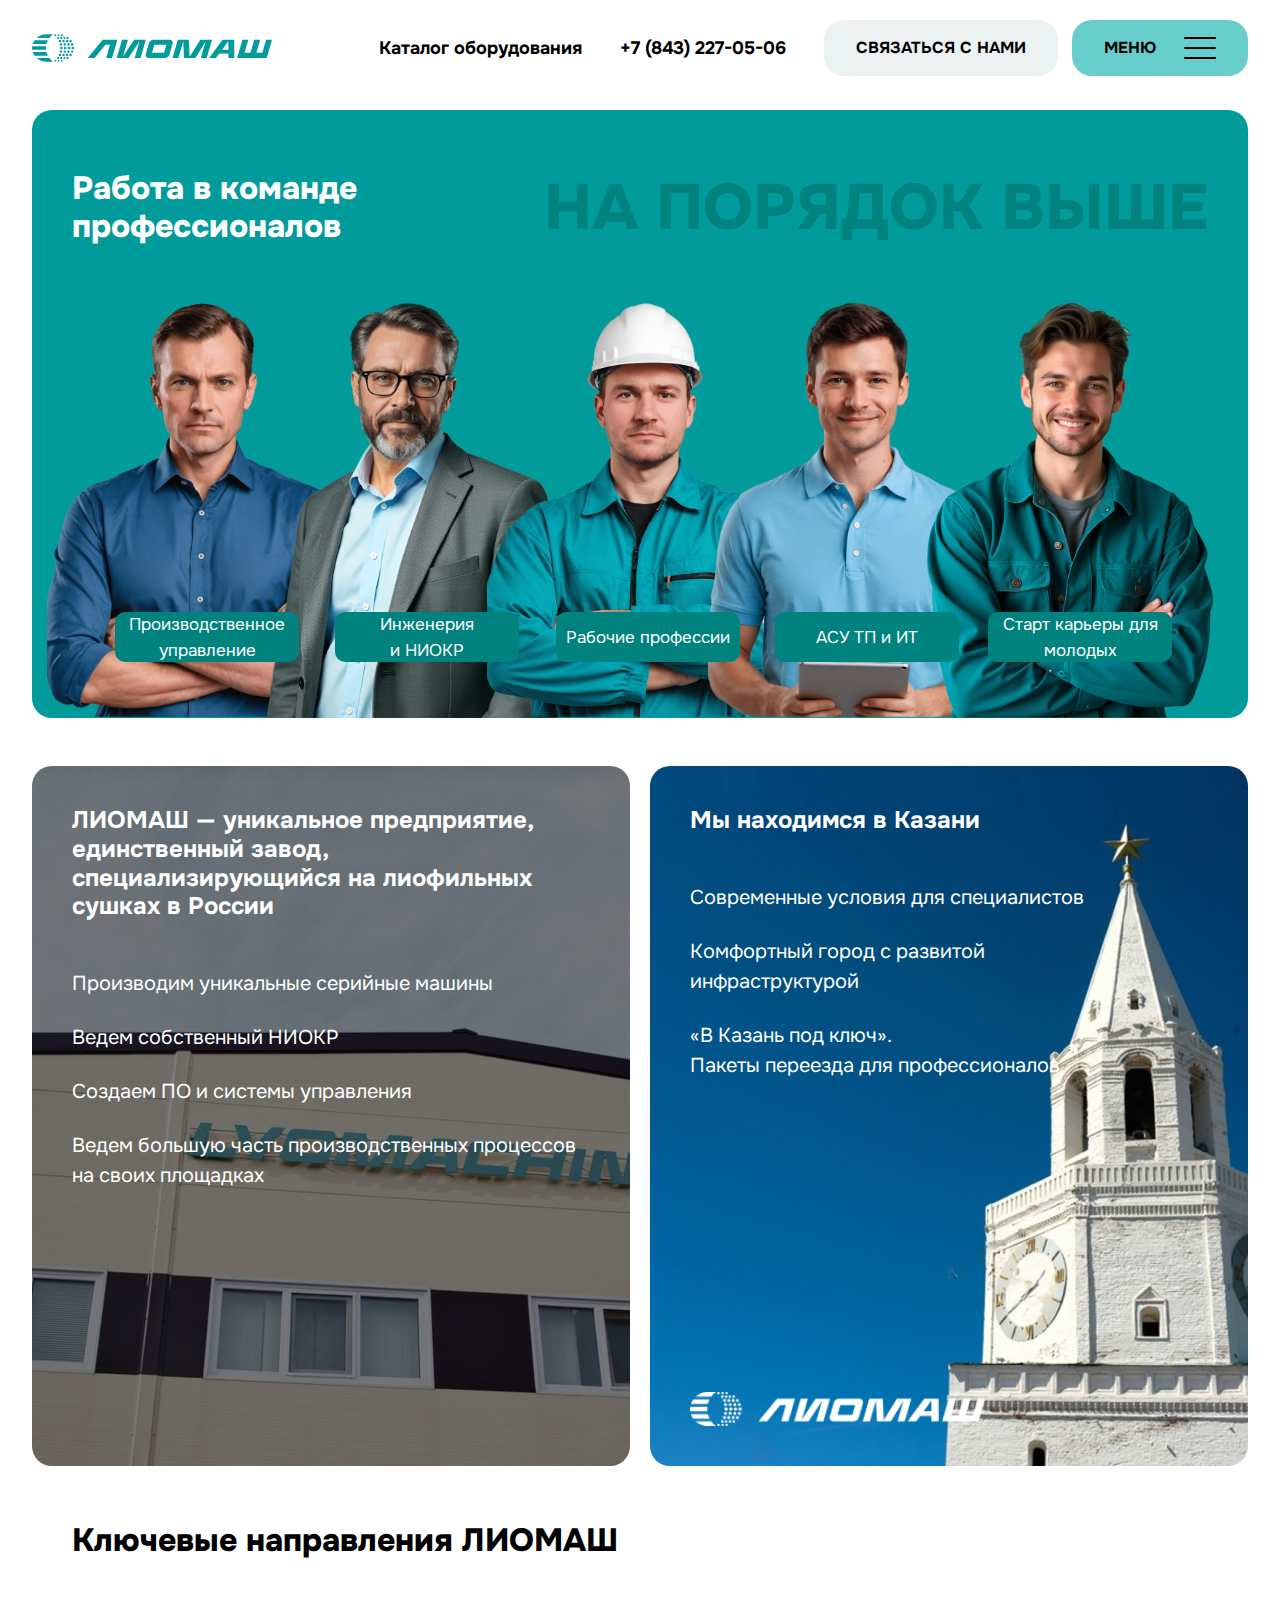
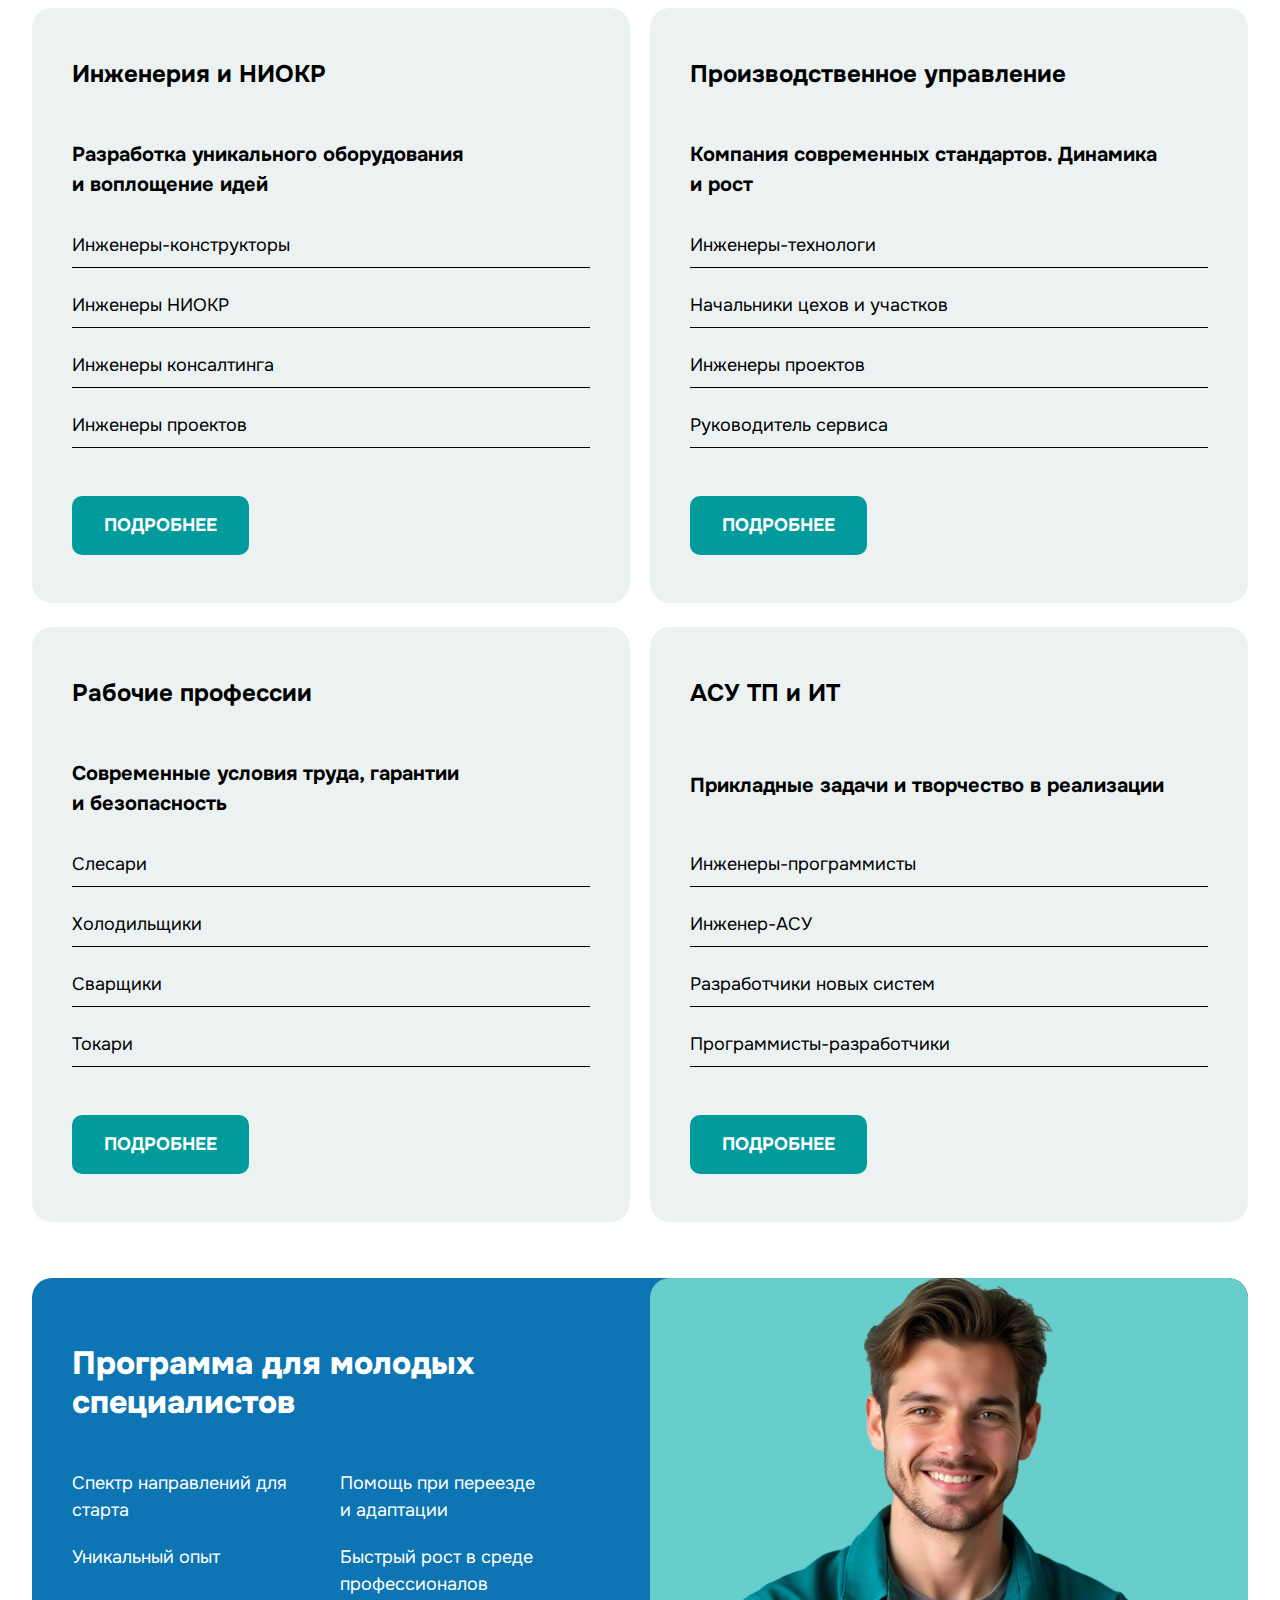
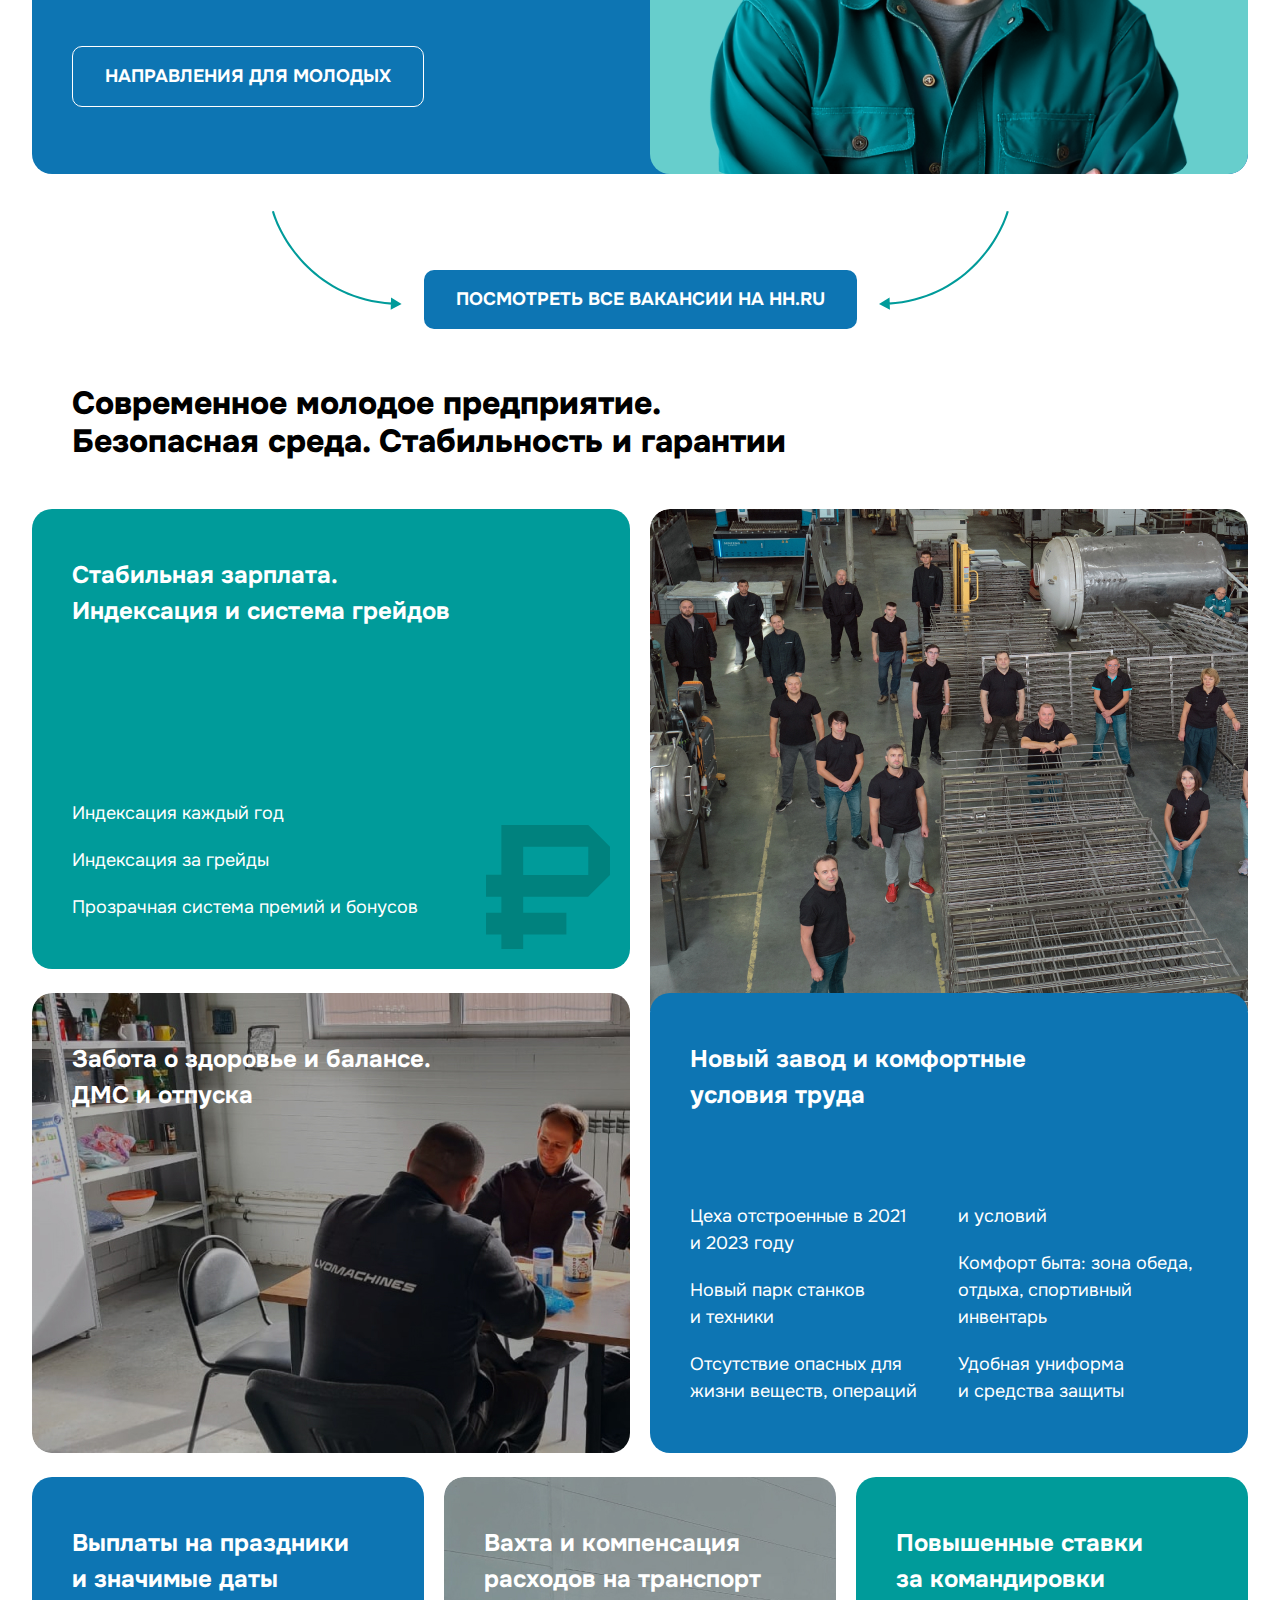
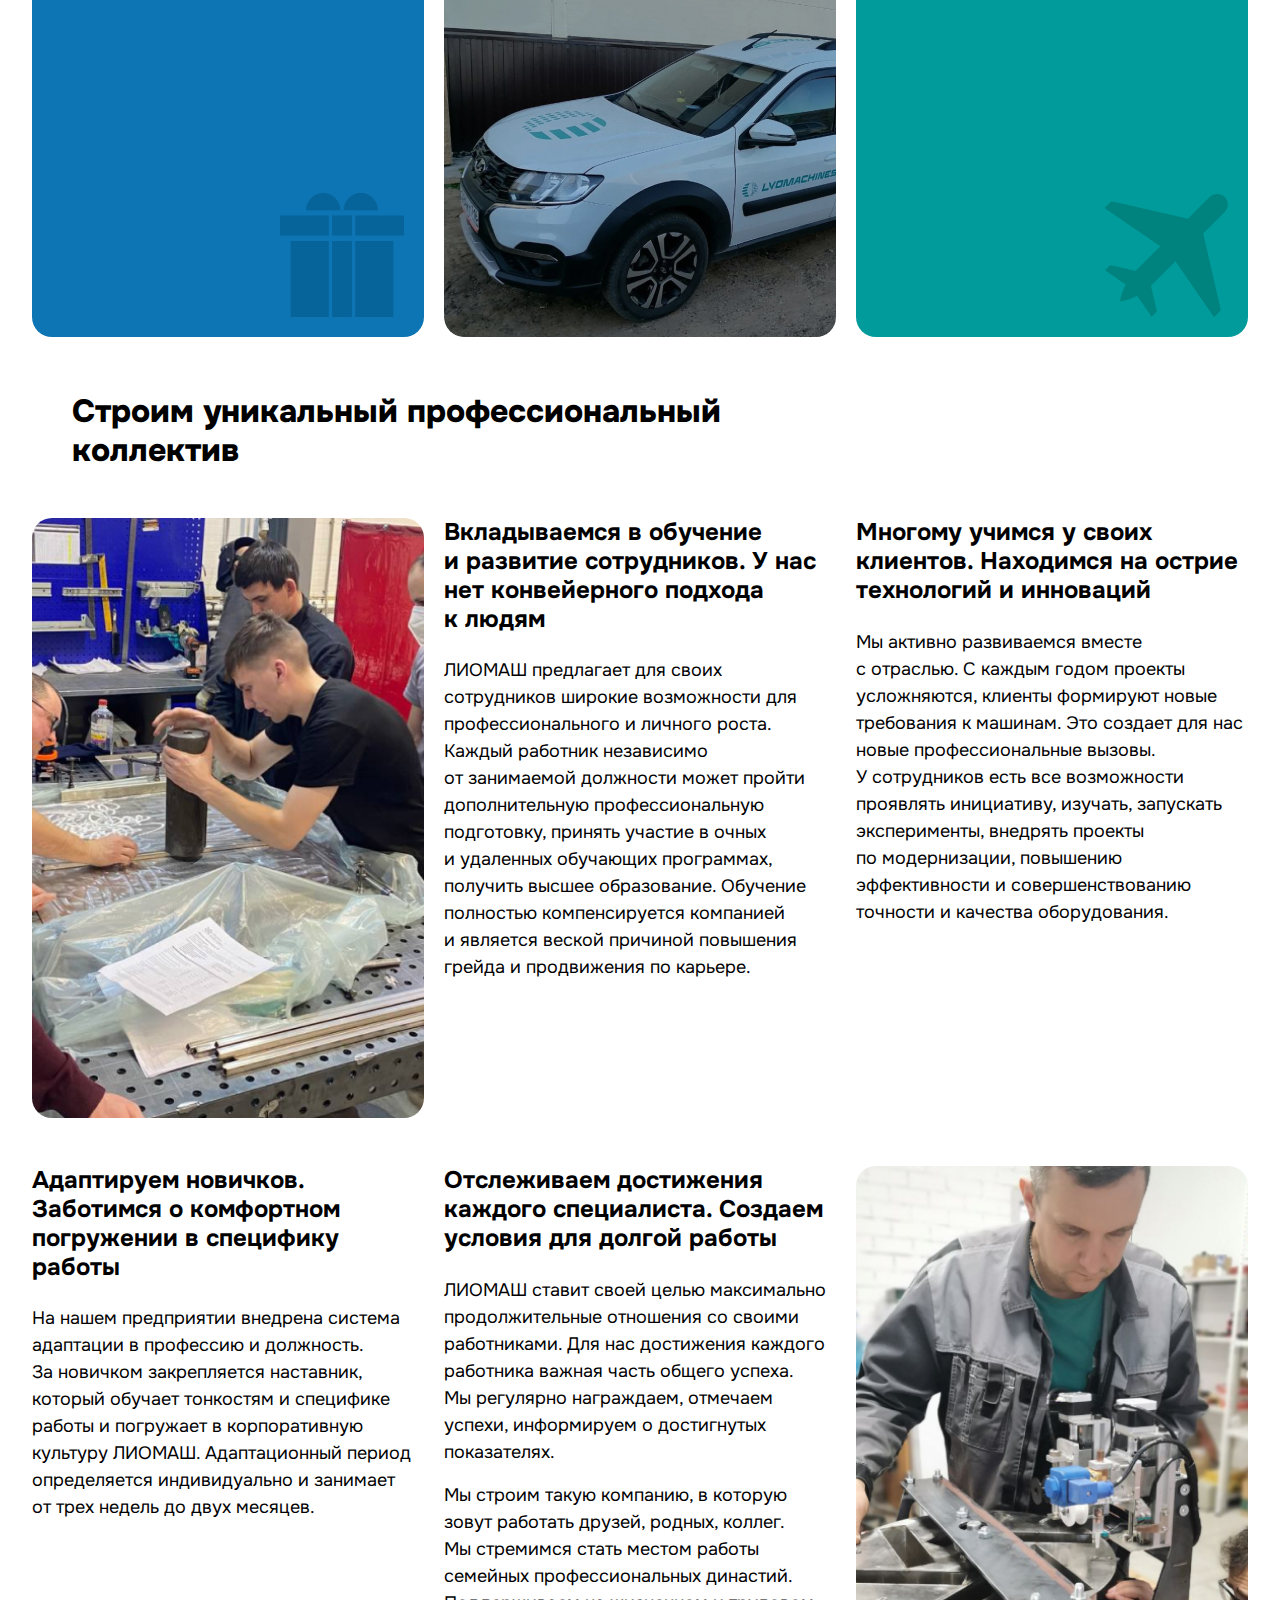
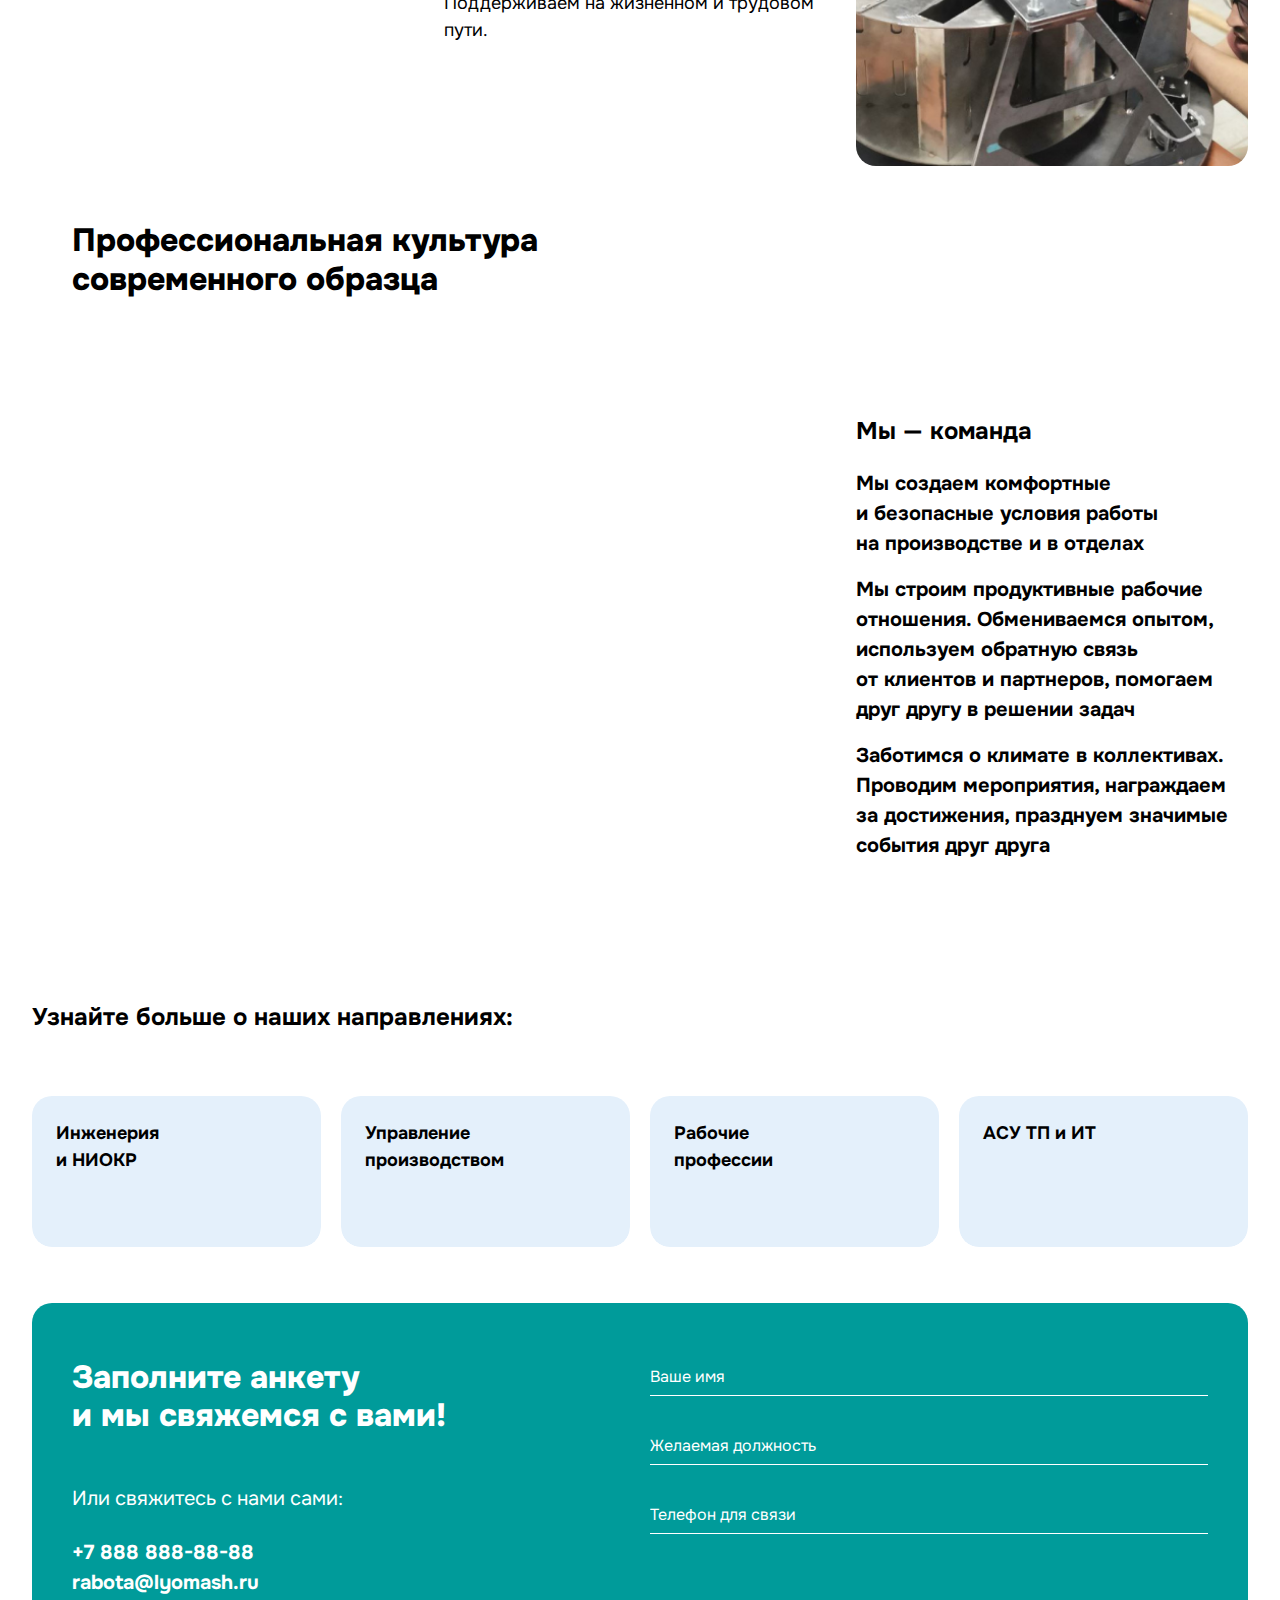
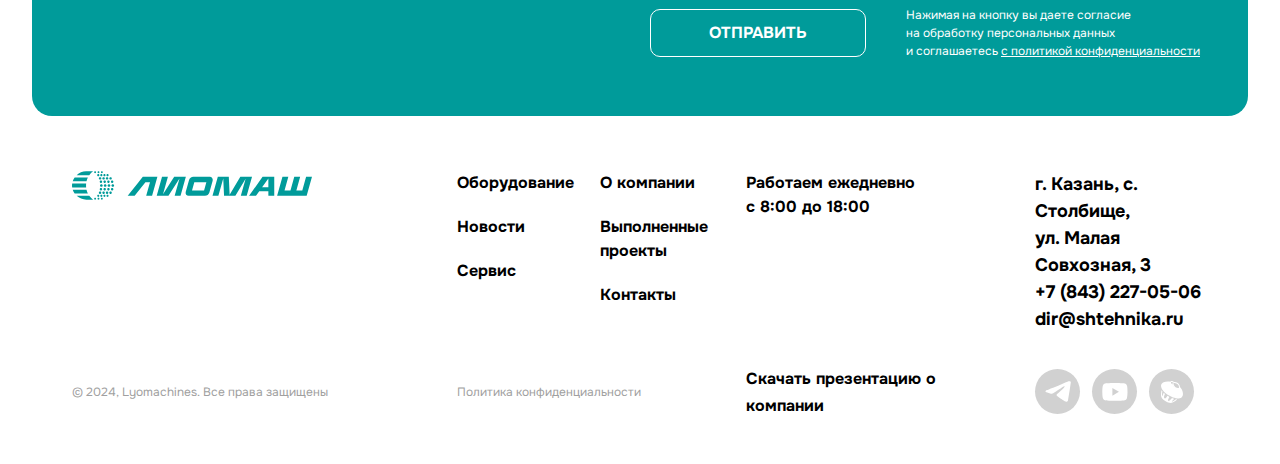
==== commit 60233a2c: "feb_update" ====
--- a/index.html
+++ b/index.html
@@ -73,12 +73,12 @@
 										<li><a href="/lio/works.html">Рабочие профессии</a></li>
 										<li><a href="/lio/asu.html">Асу тп и ит</a></li>
 										<li><a href="/lio/molodym.html">Старт карьеры для молодых</a></li>
-										<li><a href="#">Контакты</a></li>
+										<li><a>Контакты</a></li>
 									</ul>
 									<div>
-										<a href="" class="md_text">+7 (843) 227-05-06</a>
+										<a href="" class="md_text phone">+7 (843) 227-05-06</a>
 										<div class="regular_text">
-											<a href="mailto:dir@shtehnika.ru">dir@shtehnika.ru</a>
+											<a href="mailto:dir@shtehnika.ru" class="mail">dir@shtehnika.ru</a>
 											<div class="mt-2">
 												Респ. Татарстан, село Столбищи <br>
 												(г. Казань), ул. Малая Совхозная, 3
@@ -96,13 +96,14 @@
 			<div class="promo_widget container-fluid">
 				<div class="row">
 					<div class="col-12">
-						<div class="promo_widget_wrapper d-flex flex-column justify-content-between">
+						<div class="promo_widget_wrapper promo_widget_home d-flex flex-column justify-content-between">
 							<div class="row grid_widget promo_widget_wrapper_padding relative">
 								<div class="col-12 white_text d-flex align-items-center justify-content-between ">
 									<h1 class="two mb-3 mb-lg-0">Работа в команде <br class="d-block">профессионалов</h1>
 									<div class="one d-none d-lg-block" style="color: #00827E;">
 										НА ПОРЯДОК ВЫШЕ
 									</div>
+									
 								</div>
 							</div>
 							<div class="row grid_widget relative h-100">
@@ -157,7 +158,7 @@
 					</div>
 				</div>
 			</div>
-			<section class="container-fluid">
+			<section class="container-fluid pt-5">
 				<div class="row gy-3">
 					<div class="col-lg-6">
 						<div class="city_widget city_widget_alt bg_overlay grid_widget radius_widget relative d-flex flex-column">
@@ -200,7 +201,7 @@
 				</div>
 				<div class="row gy-4">
 					<div class="col-lg-6 col-xxl-3">
-						<div class="radius_widget light_accent_bg grid_widget pt-lg-5 pt-3 pb-lg-5 pb-3 d-flex flex-column h-100">
+						<div class="radius_widget light_accent_bg grid_widget pt-lg-5 pt-4 pb-lg-5 pb-4 d-flex flex-column h-100">
 								<div class="three mb-lg-5 mb-4 d-flex flex-column h-100">Инженерия и НИОКР</div>
 								<div class="lg_text bold_text mb-2 h-100">Разработка уникального оборудования и воплощение идей</div>
 							<div>
@@ -215,7 +216,7 @@
 						</div>
 					</div>
 					<div class="col-lg-6 col-xxl-3">
-						<div class="radius_widget light_accent_bg grid_widget pt-lg-5 pt-3 pb-lg-5 pb-3 d-flex flex-column h-100">
+						<div class="radius_widget light_accent_bg grid_widget pt-lg-5 pt-4 pb-lg-5 pb-4 d-flex flex-column h-100">
 							<div class="h-100">
 								<div class="three mb-lg-5 mb-3 d-flex flex-column">Производственное управление</div>
 								<div class="lg_text bold_text mb-2 h-100">Компания современных стандартов. Динамика и рост</div>
@@ -232,7 +233,7 @@
 						</div>
 					</div>
 					<div class="col-lg-6 col-xxl-3">
-						<div class="radius_widget light_accent_bg grid_widget pt-lg-5 pt-3 pb-lg-5 pb-3 d-flex flex-column h-100">
+						<div class="radius_widget light_accent_bg grid_widget pt-lg-5 pt-4 pb-lg-5 pb-4 d-flex flex-column h-100">
 								<div class="three mb-lg-5 mb-3 h-100">Рабочие профессии</div>
 								<div class="lg_text bold_text mb-2 h-100">Современные условия труда, гарантии и безопасность</div>
 							<div>
@@ -247,7 +248,7 @@
 						</div>
 					</div>
 					<div class="col-lg-6 col-xxl-3">
-						<div class="radius_widget light_accent_bg grid_widget pt-lg-5 pt-3 pb-lg-5 pb-3 d-flex flex-column h-100">
+						<div class="radius_widget light_accent_bg grid_widget pt-lg-5 pt-4 pb-lg-5 pb-4 d-flex flex-column h-100">
 							<div class="three mb-lg-5 mb-3 d-flex flex-column h-100">АСУ ТП и ИТ</div>
 							<div class="lg_text bold_text mb-2 h-100">Прикладные задачи и творчество в реализации</div>
 							<div>
@@ -284,7 +285,7 @@
 									</div>
 									<div class="col-lg-6 relative">
 										<div class="section_video_widget_item radius_widget d-flex align-items-end justify-content-center" style="background: var(--accent-alt);">
-											<img src="images/spec.png" class="pt-lg-0 pt-3" style="max-width: 400px;margin: auto;display: block;object-fit: contain;width: auto;    object-position: bottom;" loading="lazy" alt="">
+											<img src="images/spec.png" class="pt-lg-0 pt-3" style="max-width: 480px;margin: auto;display: block;object-fit: contain;width: auto;    object-position: bottom;" loading="lazy" alt="">
 										</div>
 									</div>
 								</div>
@@ -317,13 +318,13 @@
 								<div>Прозрачная система премий и бонусов</div>
 							</div>
 						</div>
-						<div class="grid_widget radius_widget section_widgets mt-lg-3 mt-2 pt-lg-5 pb-3 pt-3 pb-lg-5 white_text d-flex flex-column justify-content-between bg_image" style="background-image: url('./images/dms.jpg');">
+						<div class="grid_widget radius_widget section_widgets mt-lg-4 mt-2 pt-lg-5 pb-3 pt-3 pb-lg-5 white_text d-flex flex-column justify-content-between bg_image m_cover" style="background-image: url('./images/dms.jpg');">
 							<div class="three pb-5 mb-5">Забота о здоровье и балансе. <br> ДМС и отпуска</div>
 						</div>
 					</div>
 					
 					<div class="col-lg-6 d-flex flex-column flex-1 relative">
-						<div class="section_widgets section_widget_special radius_widget" style="background-image: url('./images/lio.jpg');border-bottom-left-radius: 0;border-bottom-right-radius: 0;">
+						<div class="section_widgets section_widget_special radius_widget m_cover" style="background-image: url('./images/lio.jpg');border-bottom-left-radius: 0;border-bottom-right-radius: 0;">
 						</div>
 						<div class="grid_widget section_widgets mt-3 radius_widget blue_bg pt-lg-5 pb-3 pt-3 pb-lg-5 white_text  d-flex flex-column justify-content-between">
 							<div class="three pb-lg-5 pb-0 mb-3">Новый завод и комфортные<br> условия труда</div>
@@ -342,7 +343,7 @@
 						</div>
 					</div>
 					<div class="col-lg-4">
-						<div class="grid_widget section_widgets white_text d-flex flex-column justify-content-between radius_widget h-100 pt-lg-5 pb-3 pt-3 pb-lg-5" style="background-size: cover;background-image: url('./images/auto.jpg');">
+						<div class="grid_widget section_widgets white_text d-flex flex-column justify-content-between radius_widget h-100 pt-lg-5 pb-3 pt-3 pb-lg-5 m_center" style="background-size: cover;background-image: url('./images/auto.jpg');">
 							<div class="three pb-5 mb-3">Вахта и компенсация<br> расходов на транспорт</div>
 						</div>
 					</div>
@@ -364,27 +365,36 @@
 					<div class="col-lg-4">
 						<img src="images/kollektiv.jpg" alt="" class="image image_large">
 					</div>
-					<div class="col-lg-4">
-						<h3 class="mb-lg-4 mb-2">Вкладываемся в обучение и развитие сотрудников. У нас нет конвейерного подхода к людям</h3>
+					<div class="col-lg-4  pt-4 pt-lg-0">
+						<div class="grid_widget_mobile">
+							<h3 class="mb-lg-4 mb-2">Вкладываемся в обучение и развитие сотрудников. У нас нет конвейерного подхода к людям</h3>
 						<p>ЛИОМАШ предлагает для своих сотрудников широкие возможности для профессионального и личного роста. Каждый работник независимо от занимаемой должности может пройти дополнительную профессиональную подготовку, принять участие в очных и удаленных обучающих программах, получить высшее образование. Обучение полностью компенсируется компанией и является веской причиной повышения грейда и продвижения по карьере.</p>
-					</div>
-					<div class="col-lg-4">
-						<h3 class="mb-lg-4 mb-2">Многому учимся у своих клиентов. Находимся на острие технологий и инноваций</h3>
+						</div>
+					</div>
+					<div class="col-lg-4">
+						<div class="grid_widget_mobile">
+							<h3 class="mb-lg-4 mb-2">Многому учимся у своих клиентов. Находимся на острие технологий и инноваций</h3>
 						<p>Мы активно развиваемся вместе с отраслью. С каждым годом проекты усложняются, клиенты формируют новые требования к машинам. Это создает для нас новые профессиональные вызовы. У сотрудников есть все возможности проявлять инициативу, изучать, запускать эксперименты, внедрять проекты по модернизации, повышению эффективности и совершенствованию точности и качества оборудования.</p>
-					</div>
-					<div class="col-lg-4">
-						<h3 class="mb-lg-4 mb-2">Адаптируем новичков. Заботимся о комфортном погружении в специфику работы</h3>
+						</div>
+					</div>
+					<div class="col-lg-4">
+						<div class="grid_widget_mobile">
+							<h3 class="mb-lg-4 mb-2">Адаптируем новичков. Заботимся о комфортном погружении в специфику работы</h3>
 						<p>На нашем предприятии внедрена система адаптации в профессию и должность. За новичком закрепляется наставник, который обучает тонкостям и специфике работы и погружает в корпоративную культуру ЛИОМАШ. Адаптационный период определяется индивидуально и занимает от трех недель до двух месяцев.</p>
-					</div>
-					<div class="col-lg-4">
-						<h3 class="mb-lg-4 mb-2">Отслеживаем достижения каждого специалиста. Создаем условия для долгой работы</h3>
+						</div>
+					</div>
+					<div class="col-lg-4">
+						<div class="grid_widget_mobile">
+							<h3 class="mb-lg-4 mb-2">Отслеживаем достижения каждого специалиста. Создаем условия для долгой работы</h3>
 						<p>ЛИОМАШ ставит своей целью максимально продолжительные отношения со своими работниками. Для нас достижения каждого работника важная часть общего успеха. Мы регулярно награждаем, отмечаем успехи, информируем о достигнутых показателях. </p>
 						<p>Мы строим такую компанию, в которую зовут работать друзей, родных, коллег. Мы стремимся стать местом работы семейных профессиональных династий. Поддерживаем на жизненном и трудовом пути.</p>
+						</div>
 					</div>
 					<div class="col-lg-4">
 						<img src="images/kollektiv2.jpg" alt="" class="image image_large">
 					</div>
 				</div>
+				<div class="row"></div>
 			</section>
 			<section class="container-fluid">
 				<div class="row grid_widget">
@@ -395,7 +405,7 @@
 				</div>
 				<div class="row gy-4 align-items-center">
 					<div class="col-lg-8">
-						<img src="images/section_img1.jpg" alt="" loading="lazy" class="image image_large">
+						<img src="images/section_img1.jpg" alt="" loading="lazy" class="image image_large image_m">
 					</div>
 					<div class="col-lg-4">
 						<div class="grid_widget_mobile">
@@ -464,7 +474,7 @@
 						<div class="col-lg-5">
 							<h2 class="mb-lg-5 mb-3">Заполните анкету и мы свяжемся с вами!</h2>
 							<div class="lg_text mb-4">Или свяжитесь с нами сами:</div>
-							<div class="lg_text bold_text">
+							<div class="lg_text bold_text" style="text-decoration: none; color: #fff !important;">
 								+7 888 888-88-88
 								<br>
 								rabota@lyomash.ru
@@ -523,7 +533,7 @@
 						<div class="text_balance order-1 order-lg-0 d-flex">
 							г. Казань, с. Столбище, ул. Малая Совхозная, 3
 						</div>
-						<div class="order-0 order-lg-1 d-flex flex-column mb-lg-0 mb-2">
+						<div class="order-0 order-lg-1 d-flex flex-column mb-lg-0 mb-3">
 							<a href="#" class="md_text phone">+7 (843) 227-05-06 </a>
 							<a href="#" class="md_text">dir@shtehnika.ru</a>
 						</div>
--- a/css/main.css
+++ b/css/main.css
@@ -37,7 +37,7 @@
 
 ::placeholder,label { color: #fff; }
 ::selection { background-color: var(--accent); color: #fff; }
-input, textarea { outline: none; }
+input, textarea { outline: none;   -webkit-appearance: none;}
 /* input:focus:required:invalid, textarea:focus:required:invalid { border-color: red; }
 input:required:valid, textarea:required:valid { border-color: green; } */
 
@@ -87,7 +87,7 @@
 	text-transform: none !important;
 }
 .h-f{
-	height: 52px;
+	height: 80px;
 }
 .h_full{
 	height: 100%;
@@ -482,7 +482,7 @@
 	margin-right: 24px;
 }
 .promo_widget_image.promo_widget_image{
-	bottom: -80px;
+	bottom: -50px;
 	left: 0;
 	right: 0;
 	margin: auto;
@@ -538,7 +538,7 @@
 	max-height: 100%;
 	max-width: 404px;
 	object-fit: contain;
-	width: calc(100% - 20px) !important;
+	width: calc(100% - -10px) !important;
 	height: 100%;
 }
 .promo_widget_image + *{
@@ -579,7 +579,12 @@
 	bottom: -53px;
 }
 .promo_widget_image img{
-	width: 100%;
+	width: 110%;
+	margin-left: -20px;
+}
+.promo_widget_image.promo_alt_size{
+	width: 115%;
+	margin-left: -60px;
 }
 .promo_widget_nav > a.current{
 	font-weight: 700;
@@ -705,8 +710,14 @@
 	height: 50px;
 }
 .bordered_alt{
-	padding: 30px 90px;
+	padding: 30px 70px;
 	border-radius: 90px;
+}
+.number_wrap{
+	margin-right: 78px;
+}
+.m_cover{
+	background-size: cover;
 }
 .city_widget.city_widget_alt{
 	min-height: 700px;
@@ -784,7 +795,7 @@
 	background: #E4F0FB;
 }
 .work_other .four{
-	padding: 24px 24px 35px;
+	padding: 24px 24px 73px;
 }
 
 
@@ -870,7 +881,7 @@
 	content: '';
 	background: var(--accent);
 	height: 2px;
-	width: calc(var(--index)* 4);
+	min-width: calc(var(--index)* 5.5);
 	max-width: 140px;
 	top: 0;
 	bottom: 0;
@@ -932,7 +943,7 @@
 	cursor: pointer;
 }
 .faq_widget > div.active{
-	cursor:initial;
+	cursor:pointer;
 }
 .faq_widget > div.active svg{
 	transform: rotate(136deg);
@@ -981,8 +992,7 @@
 	justify-content: space-between; /* Распределить содержимое */
 }
 .card_item svg{
-	height: 100%;
-	max-height: 90px;
+	height: 101px;
 }
 
 /* footer new */
--- a/css/media.css
+++ b/css/media.css
@@ -2,6 +2,9 @@
 
 /* xl <= Extra extra large (xxl) */
 @media (max-width : 1400px) {
+	/* .work_other .three .grid_widget_mobile{
+		font-size: 18px;
+	} */
 	.logo img{
 		max-width: 300px;
 		width: 100%;
@@ -86,7 +89,7 @@
 .grade_card .line_item{
 	padding: 12px 0;
 }
-.play_btn{
+.play_btn,.video_widget .play_btn{
 	width: 70px;
 	height: 70px;
 }
@@ -199,10 +202,19 @@
 		font-size: 16px;
 	}
 	.container, .container-fluid, .container-lg, .container-md, .container-sm, .container-xl, .container-xxl{ --bs-gutter-x: .625rem; }
+	.number_wrap{
+		margin-right: 0;
+	}
 }
 
 /* md <= Large (lg) */
 @media (max-width : 992px) {
+	.m_cover{
+		background-size: cover;
+	}
+	.m_center{
+		background-position: center center;
+	}
 	.work_other img{
 		max-width: 195px;
 	}
@@ -276,8 +288,8 @@
 		margin-right: 18px;
 	}
 	.city_widget{
-		padding-top: 18px;
-		padding-bottom: 18px;
+		padding-top: 22px;
+		padding-bottom: 22px;
 	}
 	.grid_widget,.grid_widget_mobile{
 		padding-left: 18px !important;
@@ -365,7 +377,7 @@
 	h2, .two{
 		font-size: calc(var(--index)* 2.3);
 	}
-	h3,.three{
+	h3,.three,.three_m{
 		font-size: calc(var(--index)* 2.1);
 	}
 	h4,.four{
@@ -471,6 +483,19 @@
 		max-height: 60px;
 		max-width: 60px;
 	}
+	.promo_widget_image img{
+		width: 130%;
+		margin-right: -20px;
+	}
+	.image{
+		min-height: 192px;
+		max-height: 192px;
+	}
+	.m_sp_image{
+		max-height: 360px;
+		object-position: top;
+	}
+
 }
 
 /* sm <= Medium (md) */
@@ -519,6 +544,27 @@
 
 /* xs <= Small (sm) */
 @media (max-width : 576px) {
+	.number svg{
+		width: 32px;
+	}
+	.promo_widget_image img{
+		width: 150%;
+		margin-right: -40px;
+	}
+	.mail{
+		font-size: 12px;
+		font-weight: 400;
+	}
+	.phone{
+		font-size: 16px;
+	}
+	.image_m.image_large{
+		min-height: 150px;
+		object-fit: contain;
+	}
+	body, .regular_text{
+		font-size: 12px;
+	}
 	.btn{
 		width: 100%;
 	}
@@ -536,6 +582,62 @@
 	.image_large{
 		min-height: 300px;
 	}
+	h1, .one,.promo_widget_wrapper .one{
+		font-size: 14px;
+	}
+	.promo_widget_wrapper h1{
+		font-size: 12px;
+	}
+	.promo_widget_wrapper.promo_widget_home h1{
+		font-size: 16px;
+	}
+	h2, .two{
+		font-size: 16px;
+	}
+	.btn_grid .btn, .btn{
+		font-size: 12px;
+	}
+	.section_form h2{
+		font-size: 20px;
+	}
+	.lg_text{
+		font-size: 12px;
+	}
+	h3, .three,.three_m{
+		font-size: 16px;
+	}
+	.md_text{
+		font-size: 12px;
+	}
+	.less_text, .section_text{
+		font-size: 12px;
+	}
+	.h-f{
+		max-height: 50px;
+		display: inline-block;
+		height: 50px;
+	}
+	.play_btn,.video_widget .play_btn{
+		width: 32px;
+		height: 32px;
+	}
+	.play_btn svg{
+		max-width: 11px;
+		margin-left: 3px;
+	}
+	.br_m br{
+		display: none;
+	}
+	.start_widget > div svg{
+		margin-right: 10px;
+		min-width: 30px;
+		height: 30px;
+		width: 30px;
+	}
+	.start_widget > div + *{
+		margin-top: 7px;
+	}
+
 }
 
 
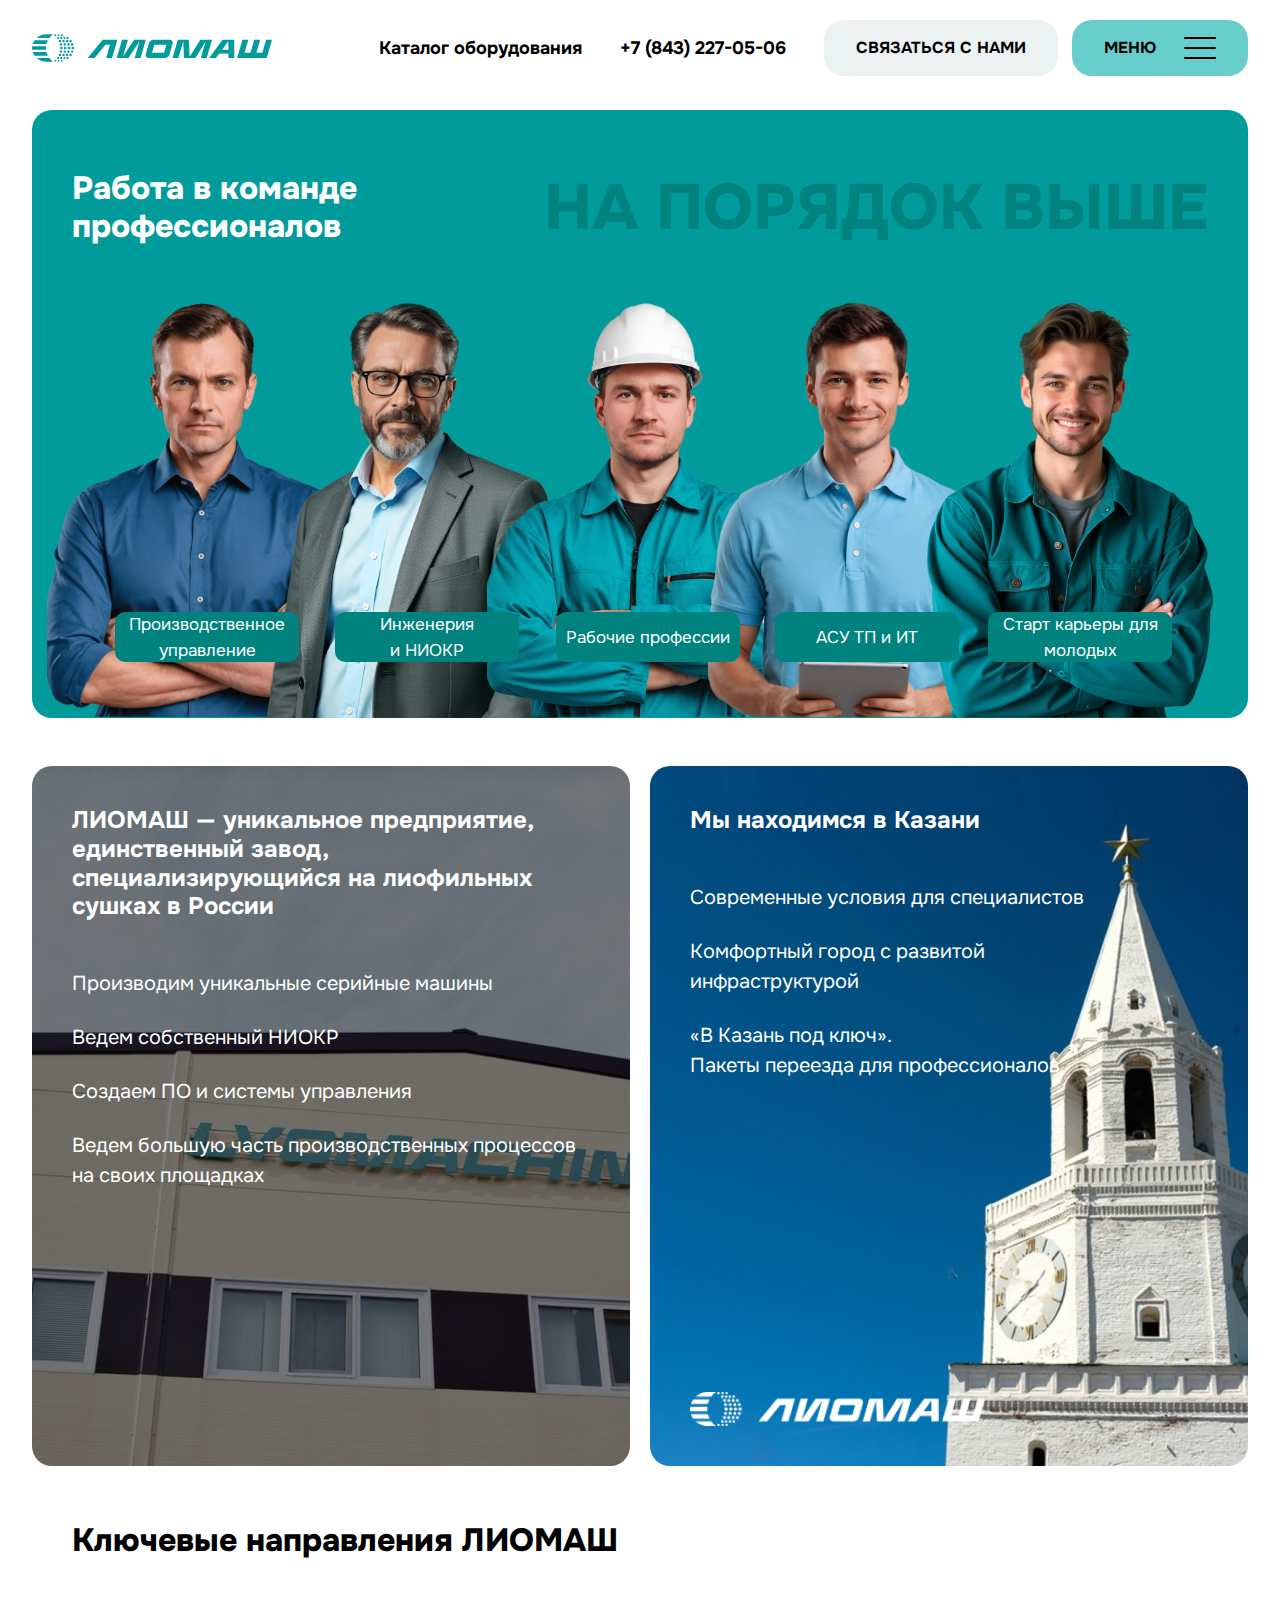
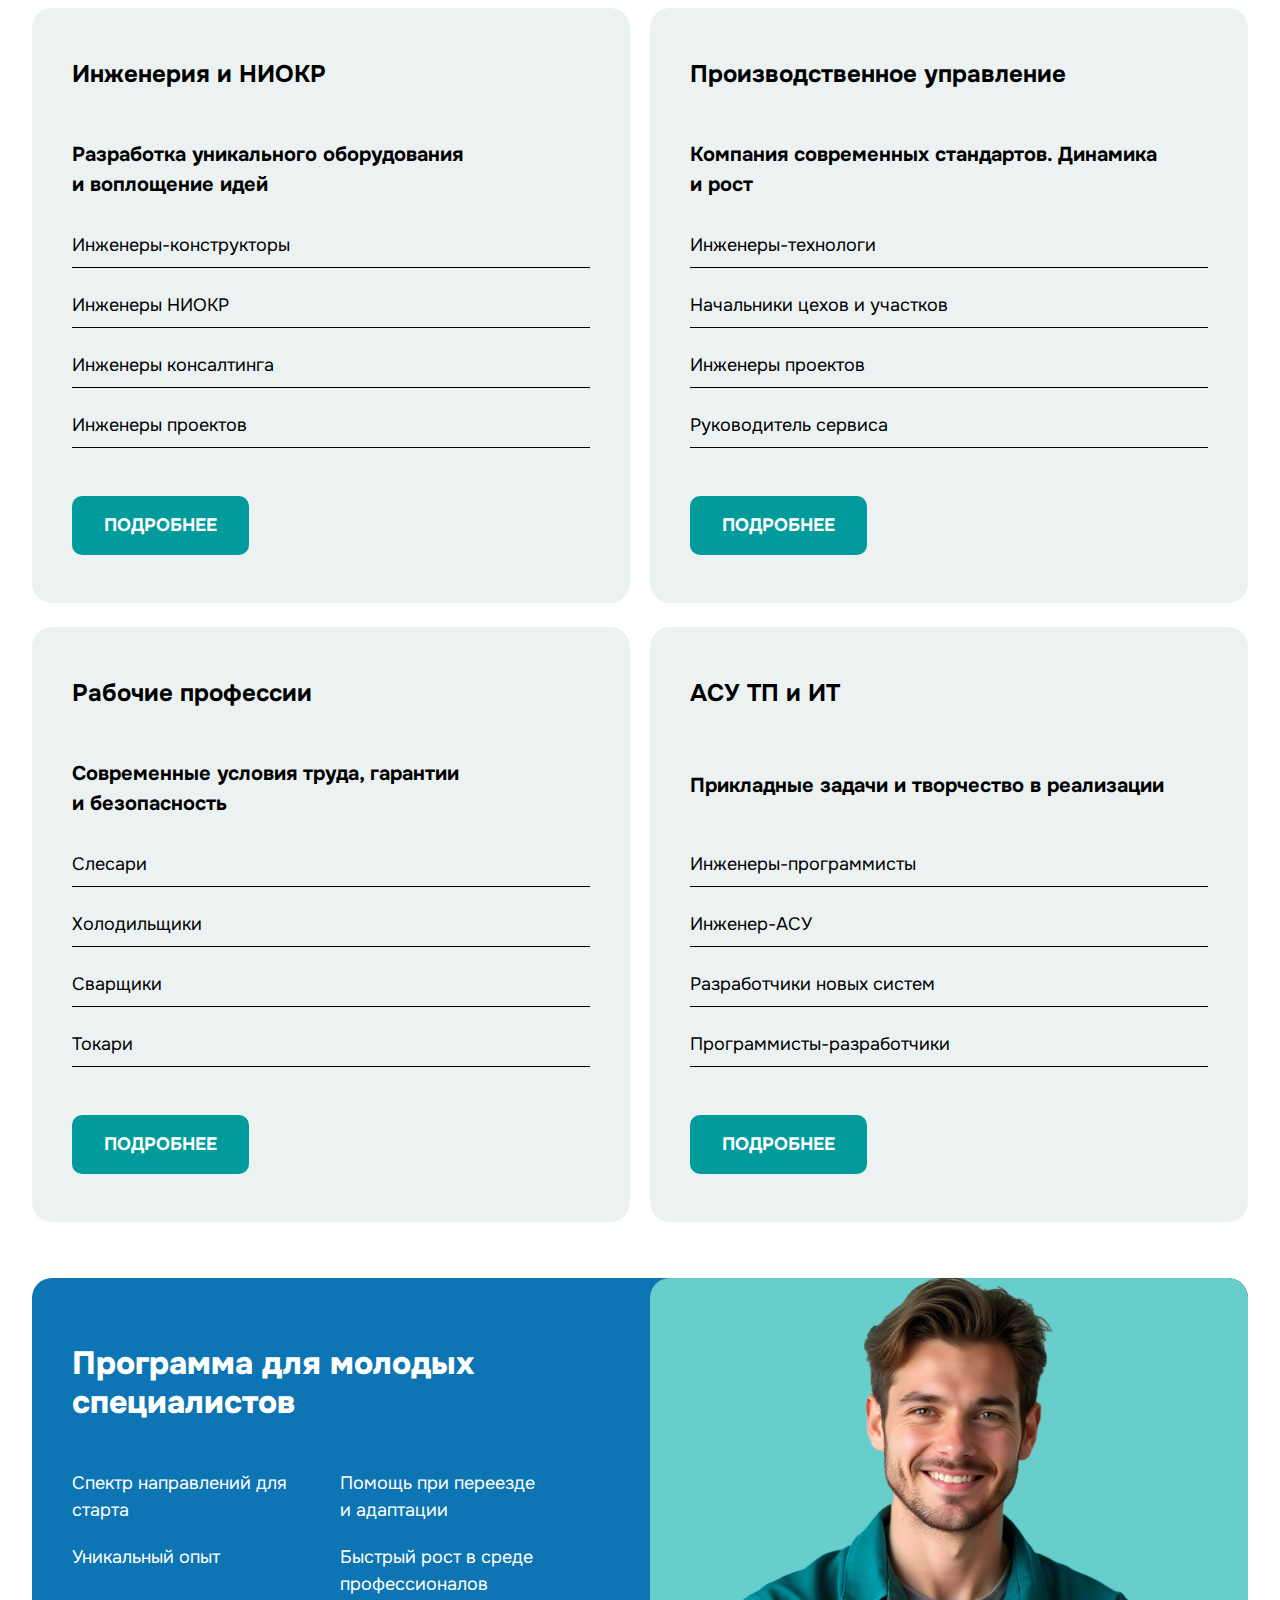
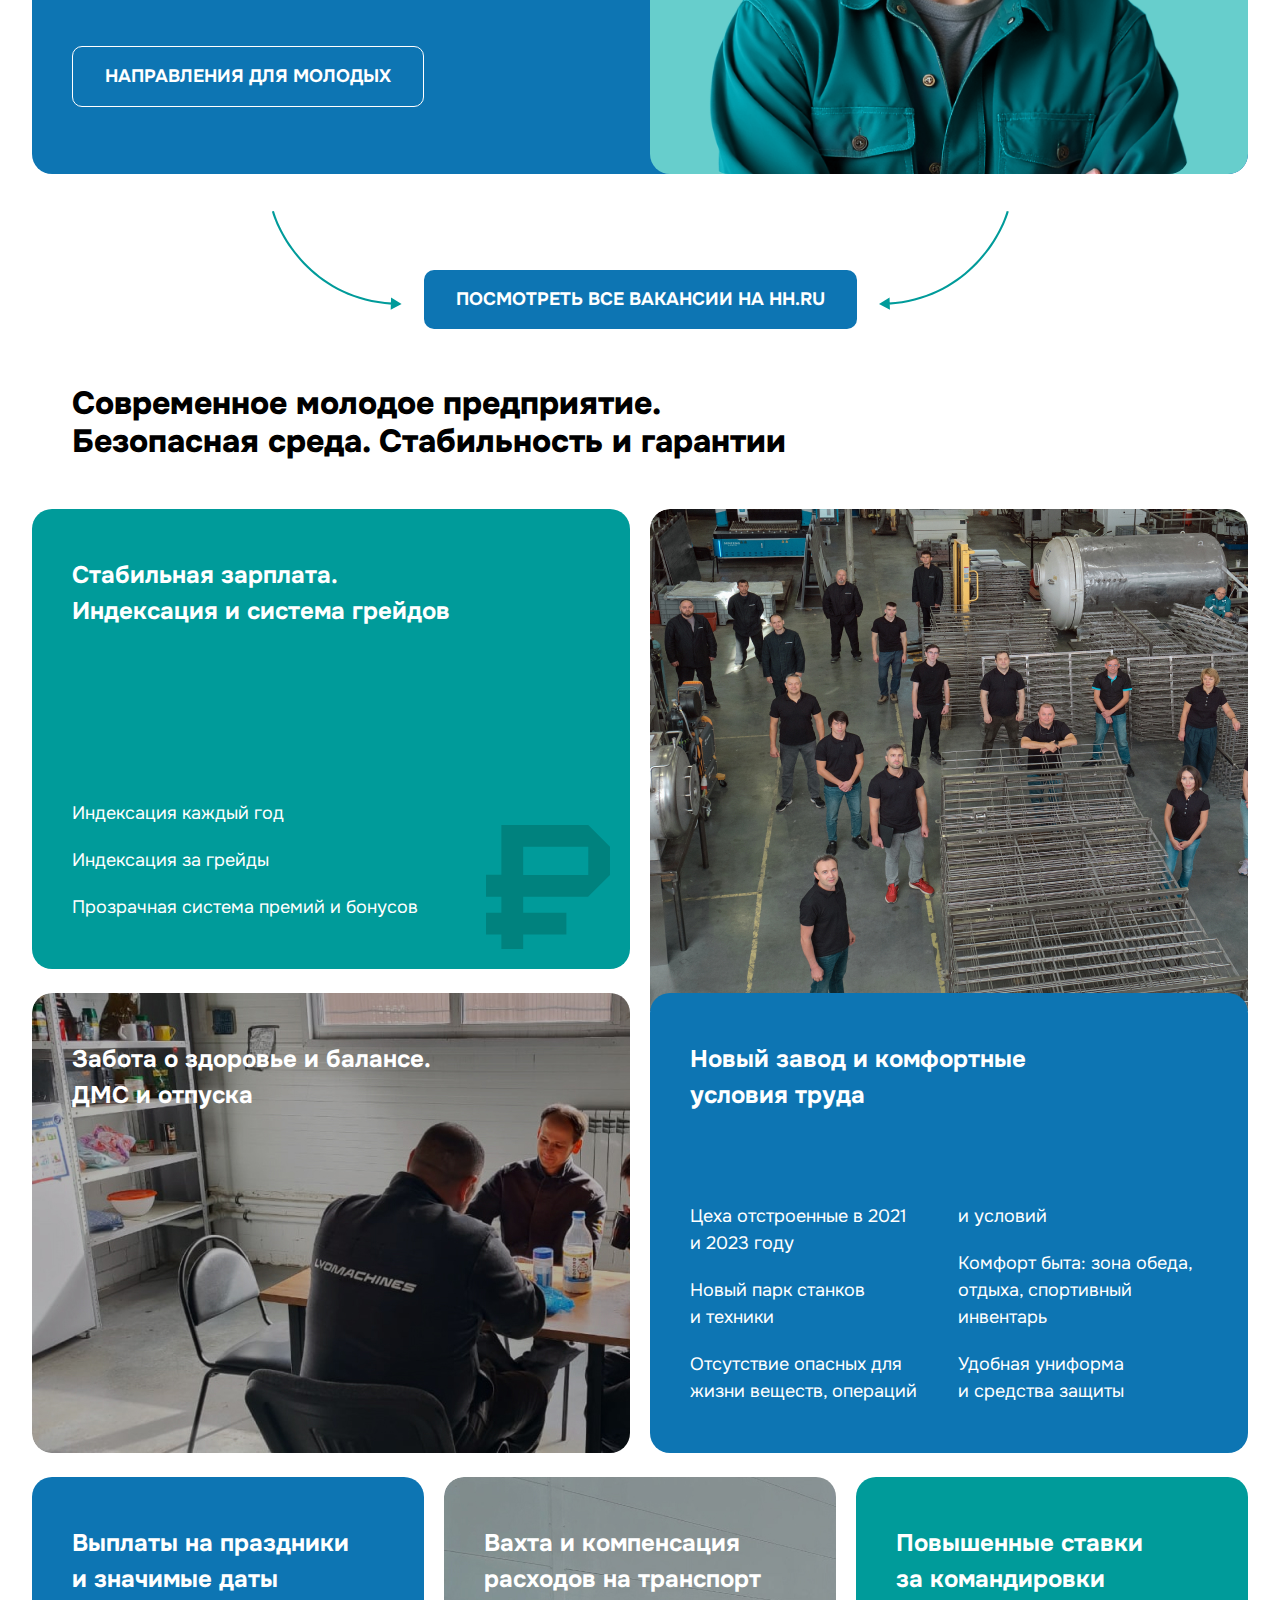
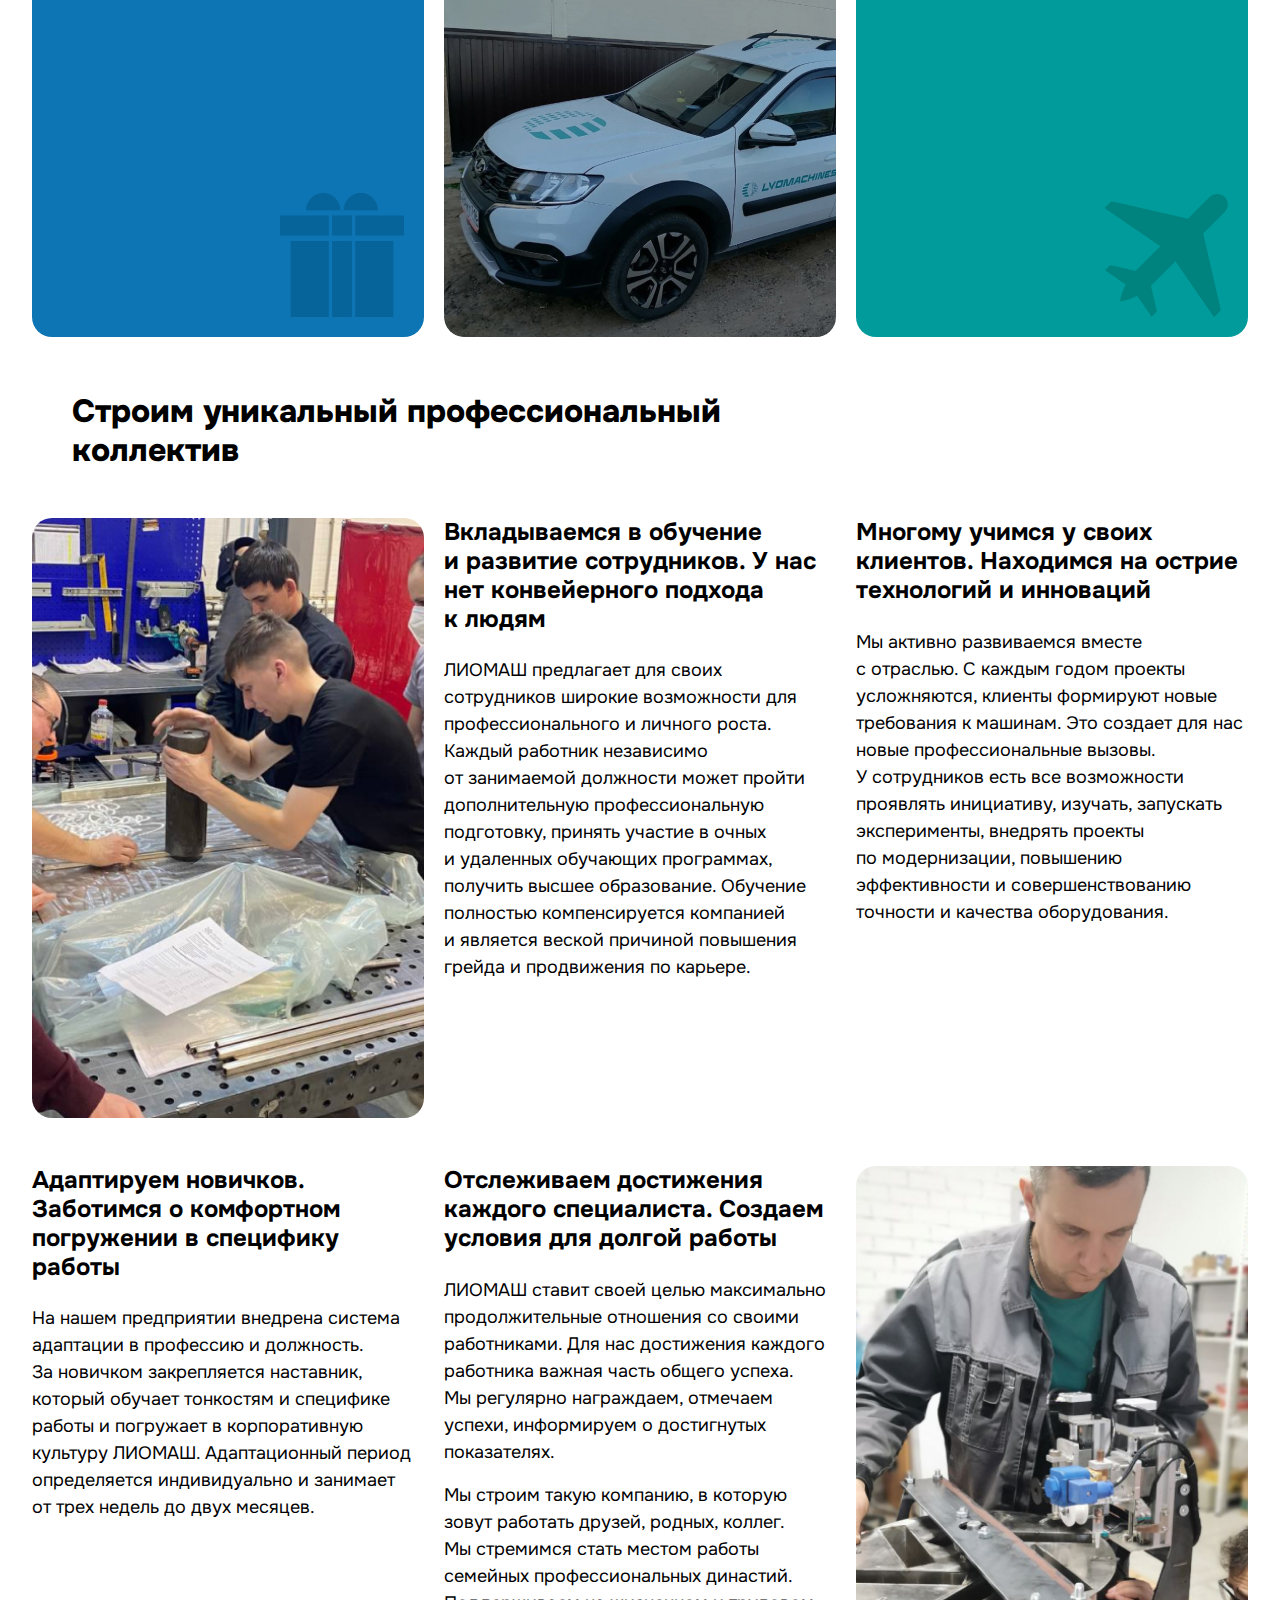
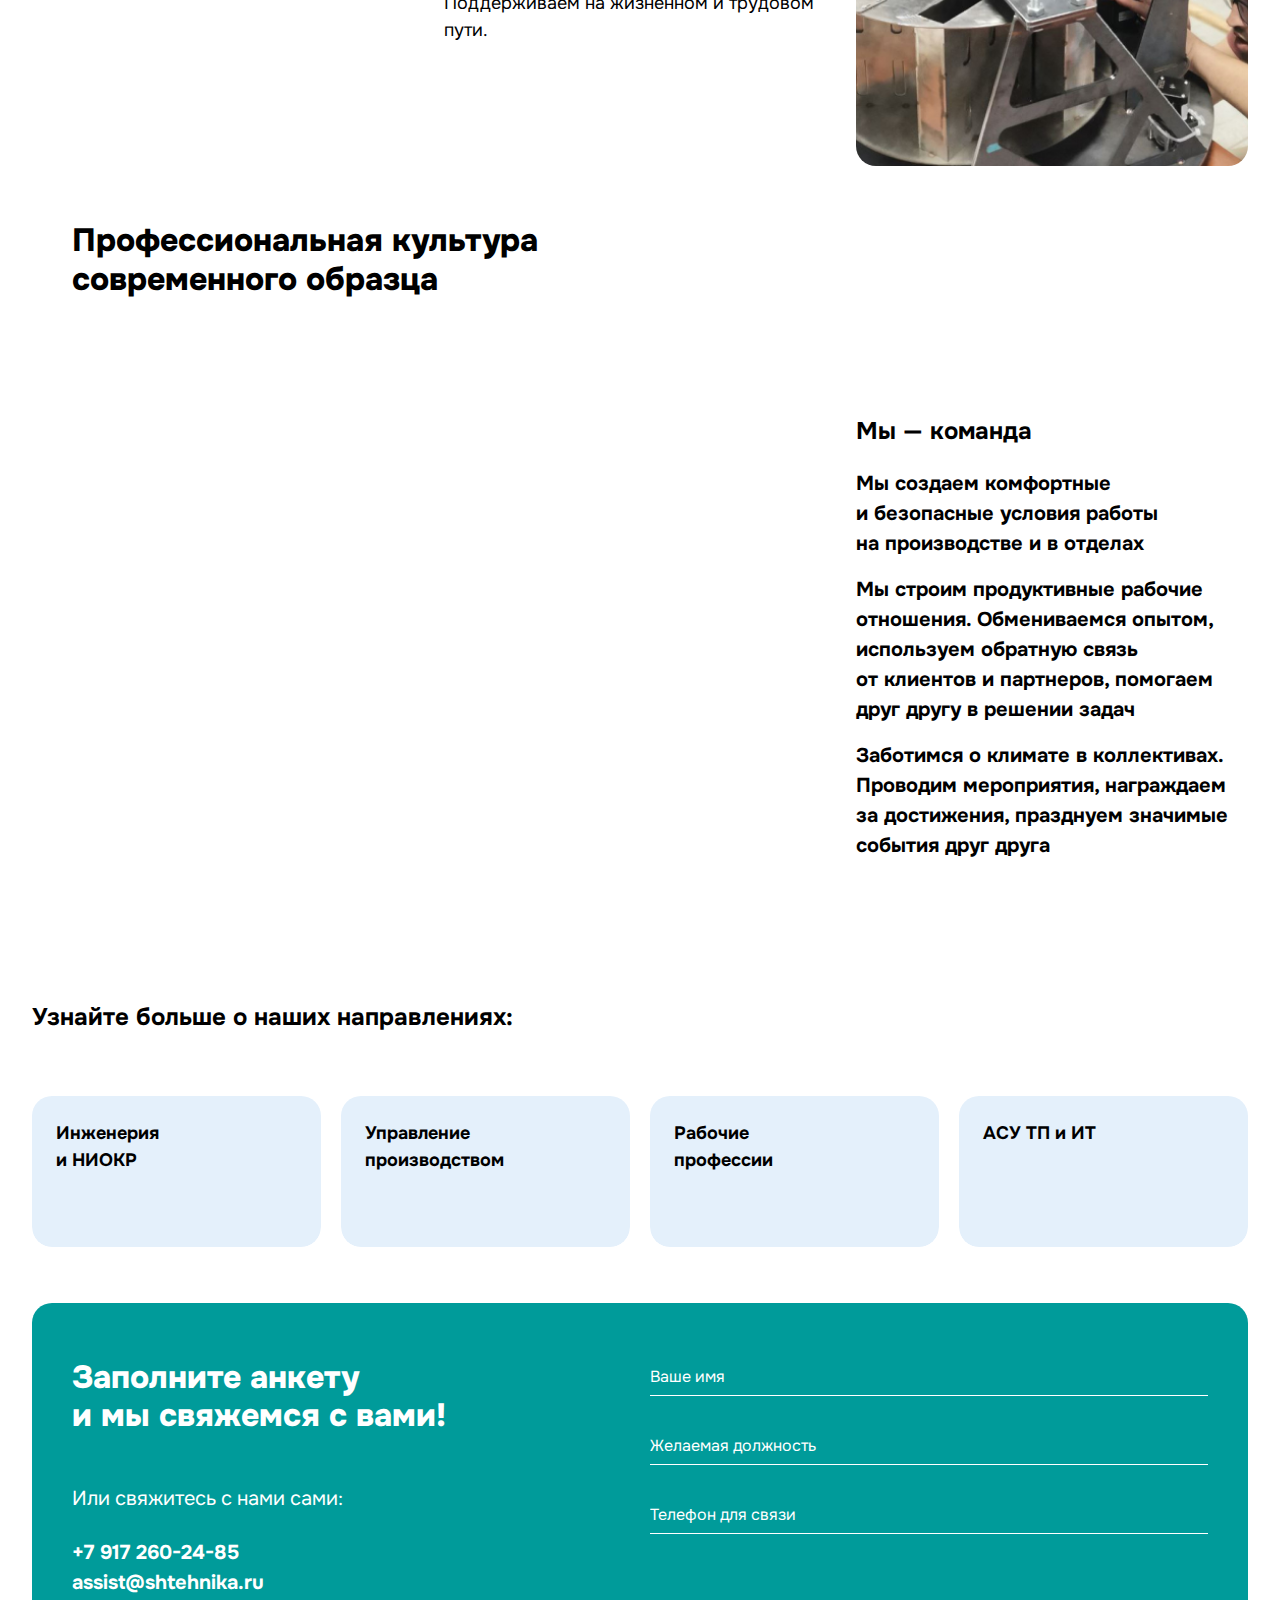
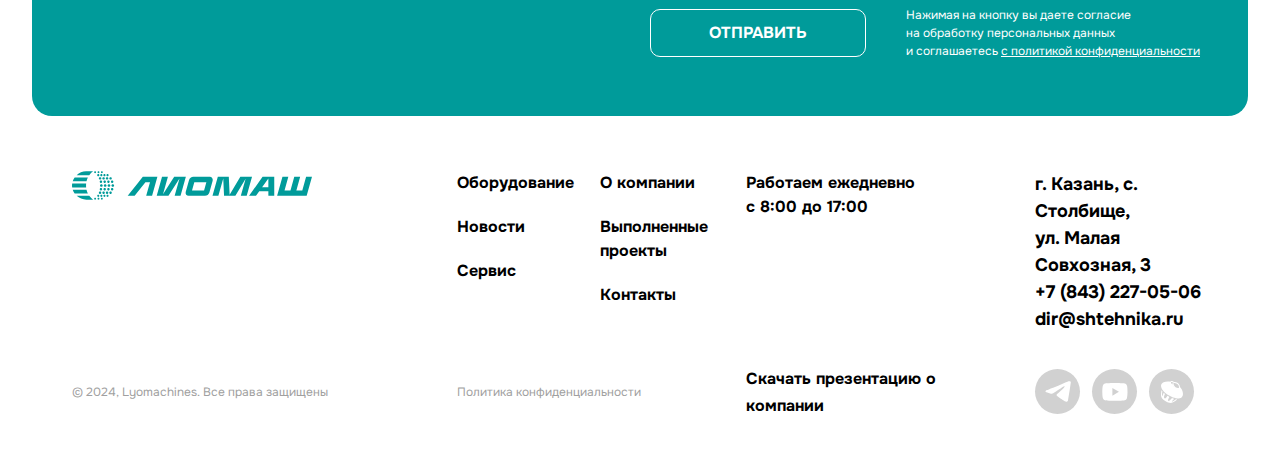
==== commit 56210727: "feb_updt2" ====
--- a/index.html
+++ b/index.html
@@ -475,9 +475,9 @@
 							<h2 class="mb-lg-5 mb-3">Заполните анкету и мы свяжемся с вами!</h2>
 							<div class="lg_text mb-4">Или свяжитесь с нами сами:</div>
 							<div class="lg_text bold_text" style="text-decoration: none; color: #fff !important;">
-								+7 888 888-88-88
+								+7 917 260-24-85
 								<br>
-								rabota@lyomash.ru
+								assist@shtehnika.ru
 							</div>
 						</div>
 						<div class="col-lg-6 offset-lg-1">
@@ -526,7 +526,7 @@
 					<div class="col-lg-3 col-xl-3 md_text d-lg-block d-none">
 						<div class="regular_text">
 							<div>Работаем ежедневно</div>
-							<div>с 8:00 до 18:00</div>
+							<div>с 8:00 до 17:00</div>
 						</div>
 					</div>
 					<div class="col-xl-2 d-flex flex-column">
